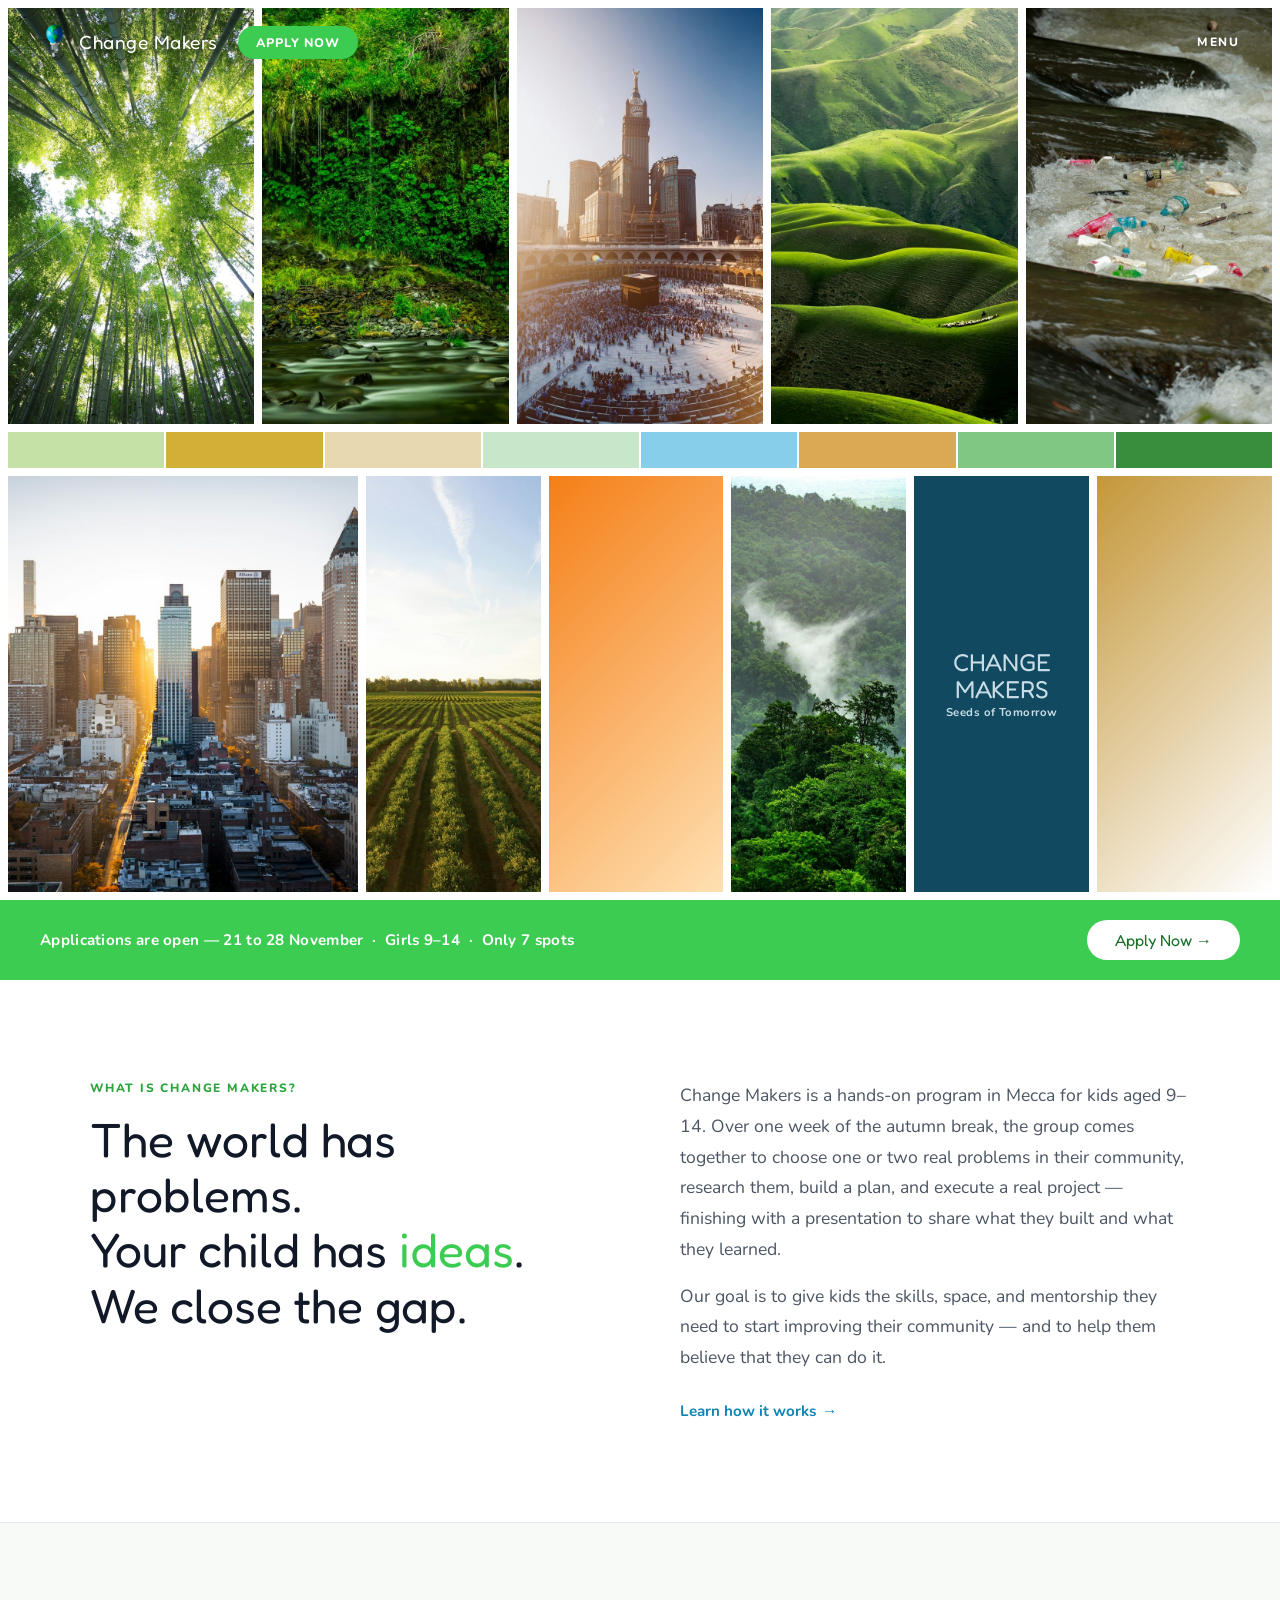
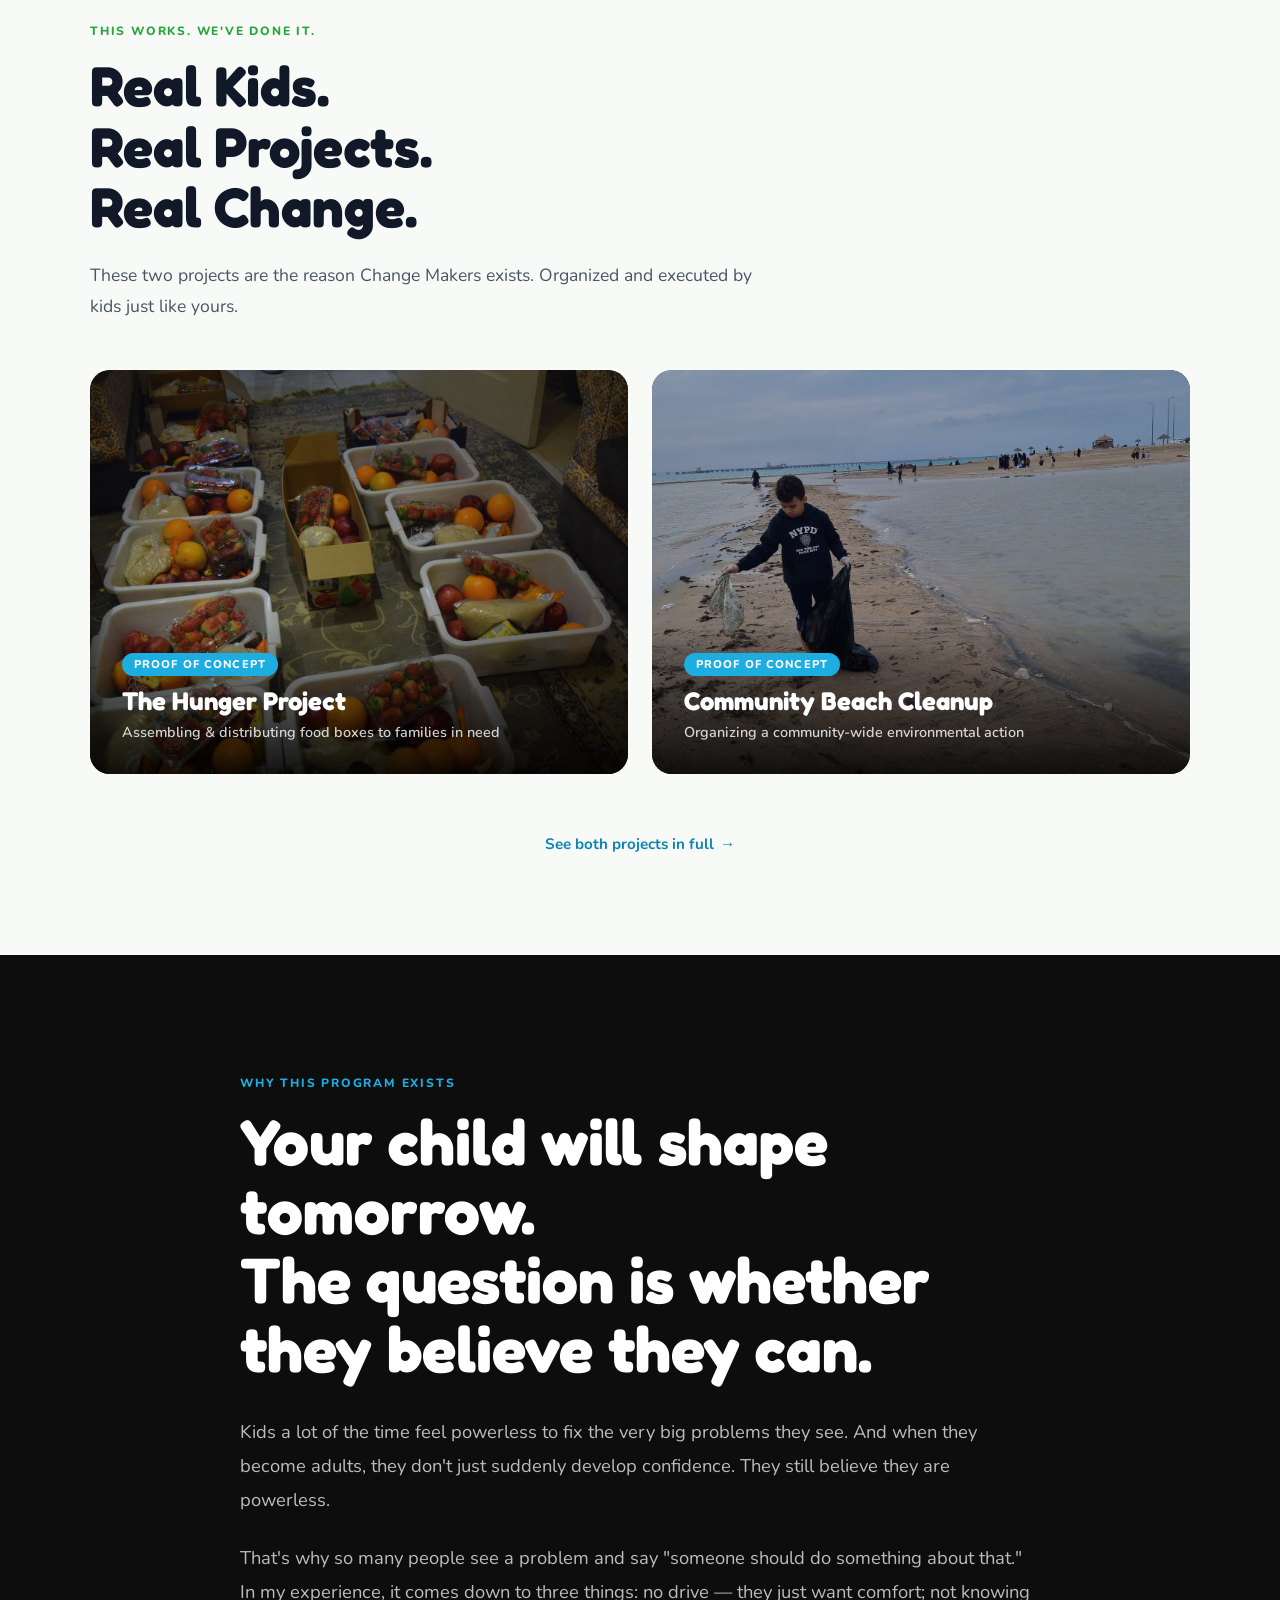
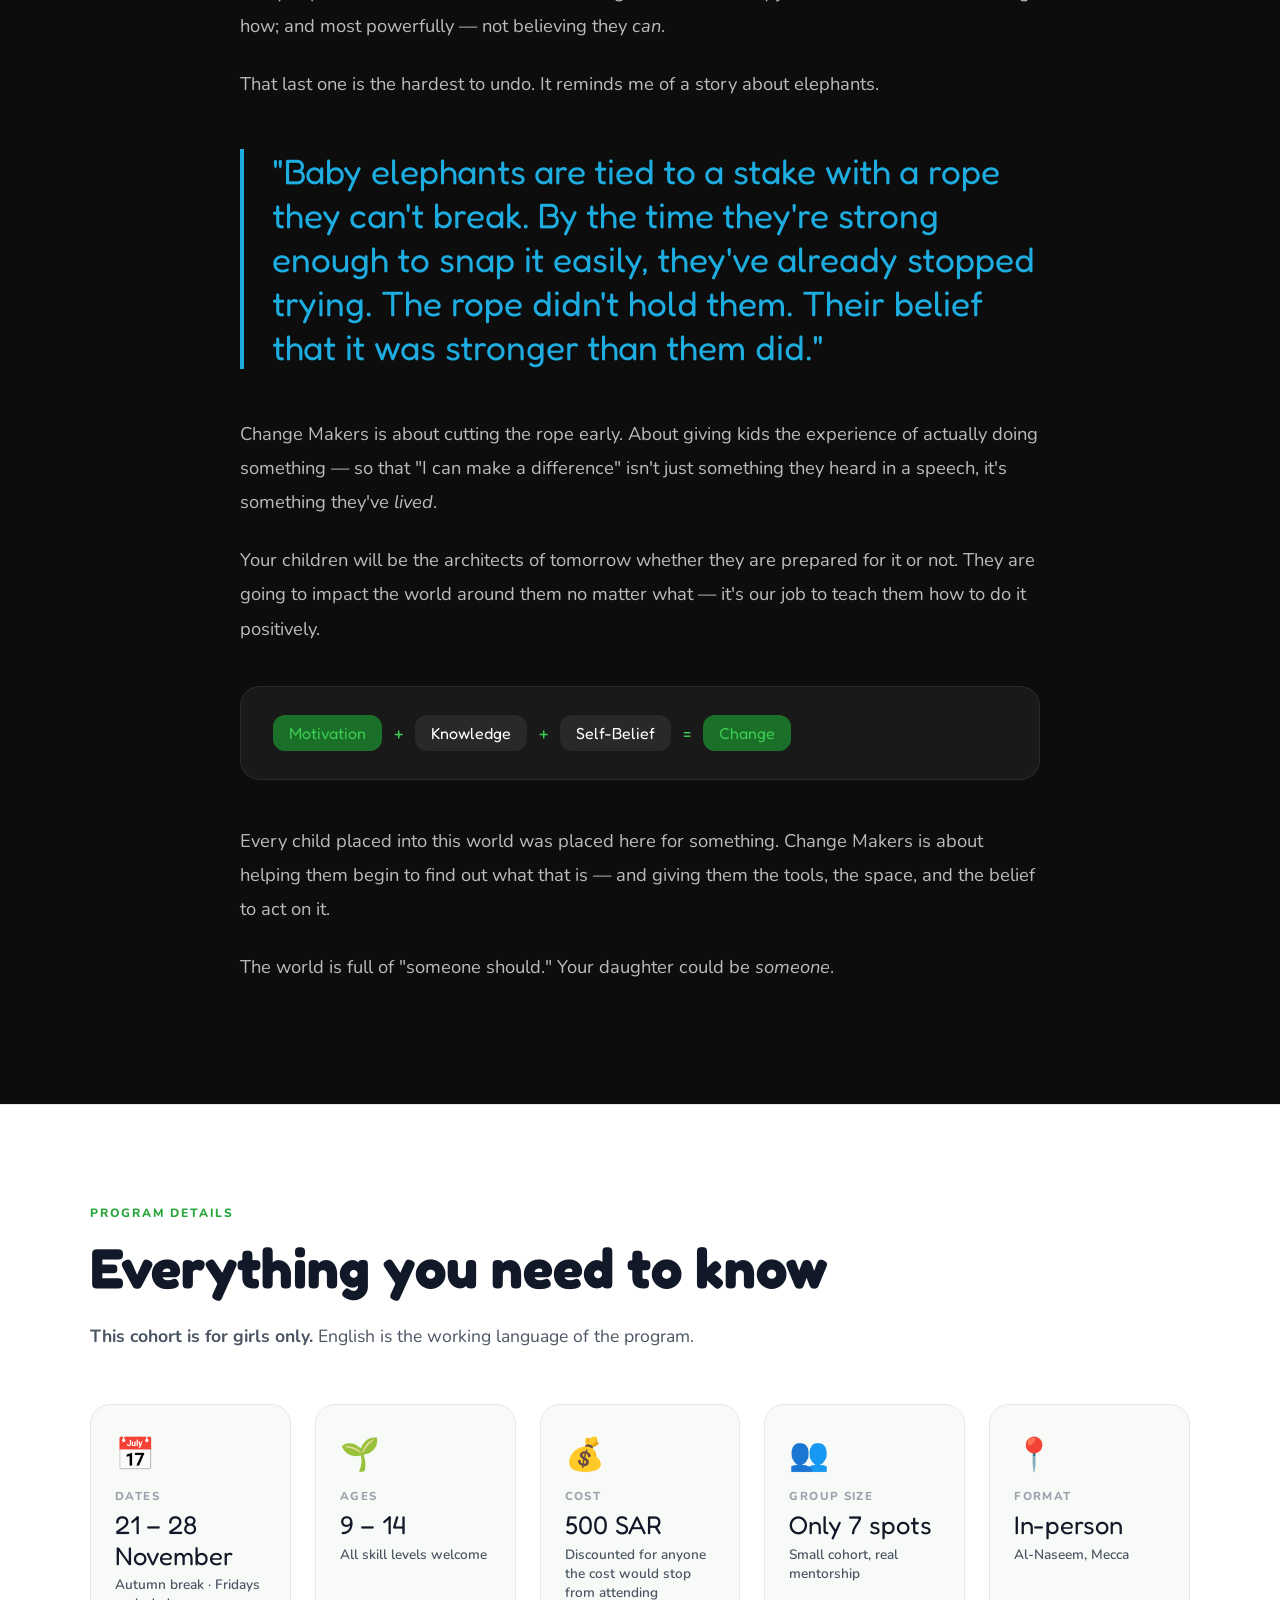
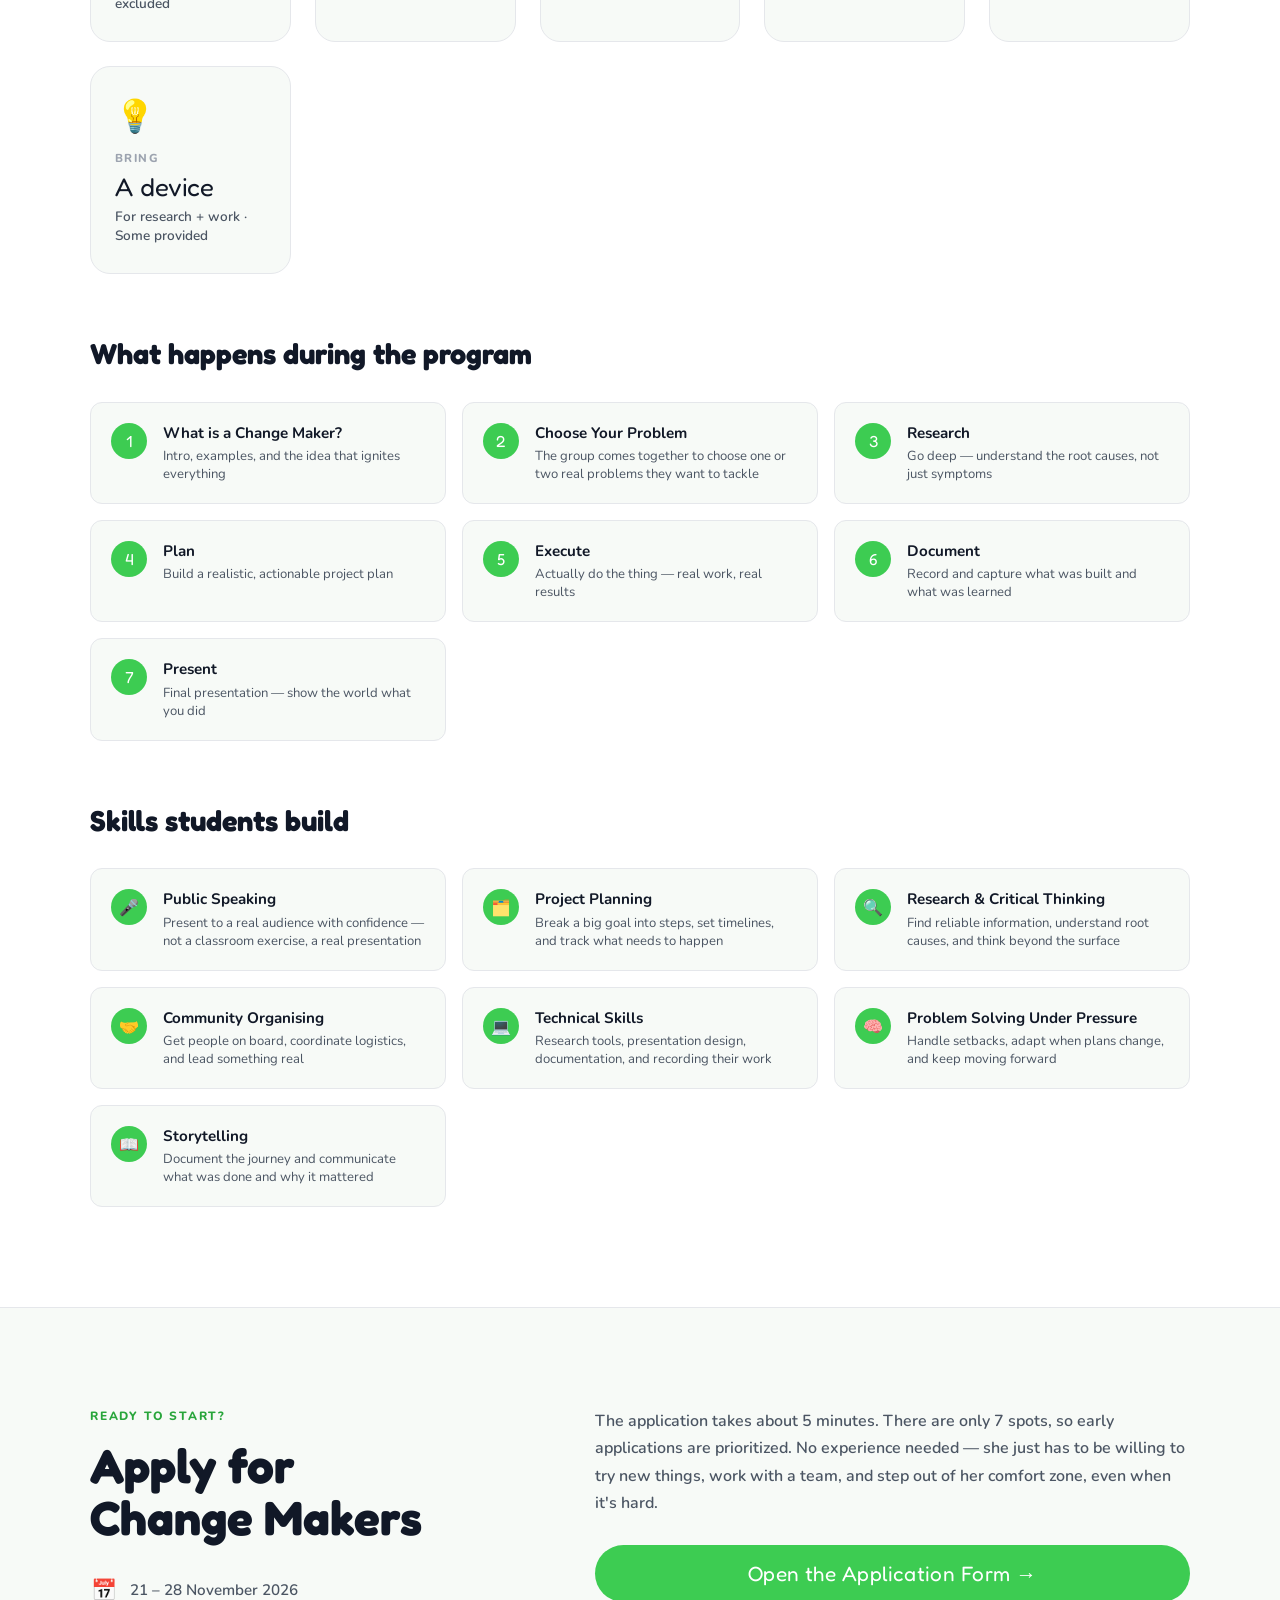
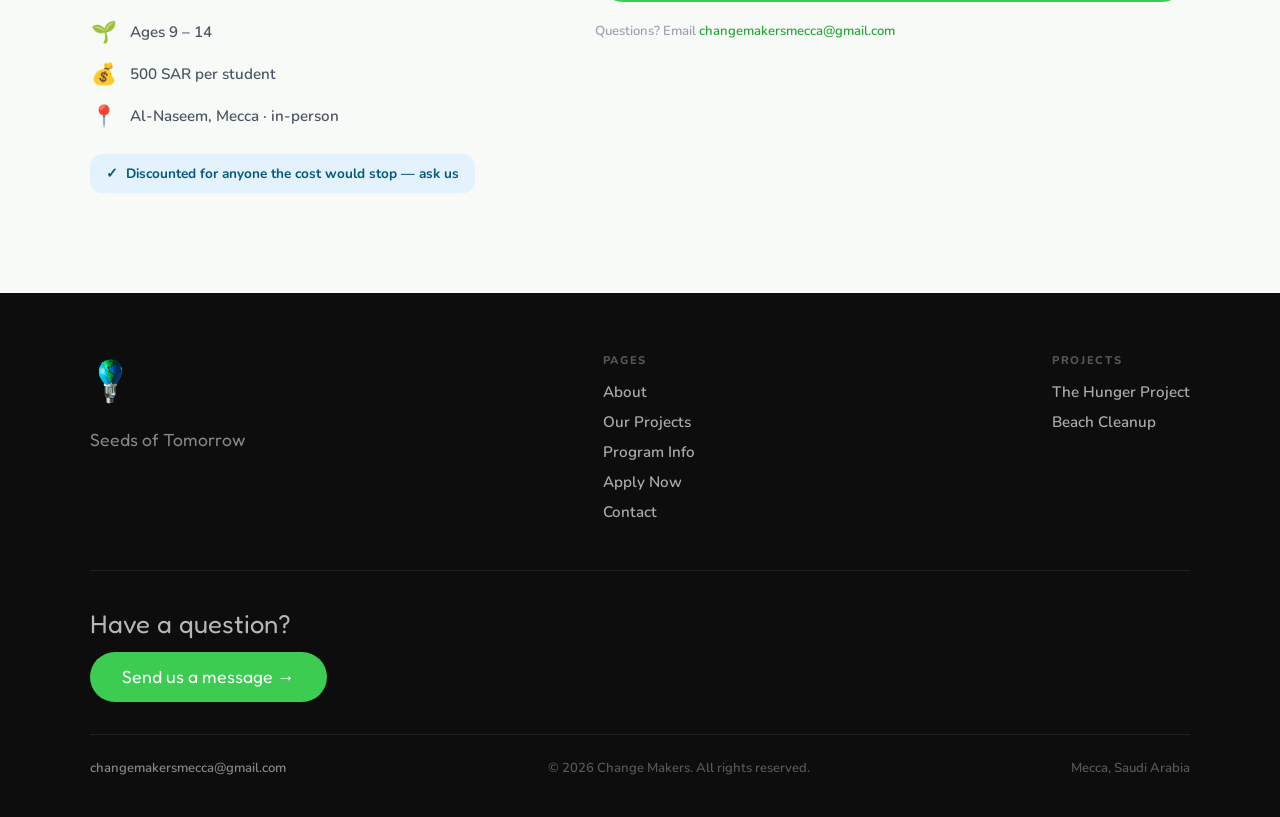
==== index.html @ c3413d93 "Bring back the goal line in place of the passive-classroom line Co-Authored-By: Claude Opus 5.5 <nor" ====
<!DOCTYPE html>
<html lang="en">
<head>
  <meta charset="UTF-8">
  <meta name="viewport" content="width=device-width, initial-scale=1.0">
  <title>Change Makers — Seeds of Tomorrow</title>
  <meta name="description" content="A hands-on program in Mecca teaching girls aged 9–14 to identify problems in their community and do something real about them. 21–28 November, Al-Naseem. Only 7 spots.">
  <link rel="preconnect" href="https://fonts.googleapis.com">
  <link rel="preconnect" href="https://fonts.gstatic.com" crossorigin>
  <link rel="stylesheet" href="https://fonts.googleapis.com/css2?family=Amatic+SC:wght@700&display=swap">
  <link rel="stylesheet" href="css/styles.css?v=5">
  <!-- Favicon: logo -->
  <link rel="icon" href="assets/favicon-192.png" type="image/png" sizes="192x192">
  <link rel="apple-touch-icon" href="assets/favicon-192.png">
</head>
<body>

  <!-- ========================
       LOADER — Clay Moon animation, fades out when images load
       ======================== -->
  <div id="cm-loader" aria-hidden="true">
    <div class="cl-stage">

      <!-- Tilted orbit ring -->
      <svg overflow="visible" style="position:absolute;left:50%;top:50%;transform:translate(-50%,-50%);pointer-events:none;" width="440" height="220" viewBox="-220 -110 440 220">
        <ellipse cx="0" cy="0" rx="186" ry="64" fill="none" stroke="rgba(255,255,255,0.06)" stroke-width="0.75" stroke-dasharray="3 13" transform="rotate(20)"></ellipse>
      </svg>

      <!-- Clay moon -->
      <div id="cl-moon" style="position:absolute;left:50%;top:50%;z-index:1;pointer-events:none;will-change:transform;">
        <div style="position:relative;width:50px;height:50px;filter:drop-shadow(0 4px 10px rgba(0,0,0,0.6)) drop-shadow(0 2px 4px rgba(0,0,0,0.45));">
          <svg width="50" height="50" viewBox="0 0 80 80" style="position:absolute;inset:0;display:block;overflow:visible;">
            <defs>
              <filter id="cl-warp" x="-25%" y="-25%" width="150%" height="150%">
                <feTurbulence type="fractalNoise" baseFrequency="0.018 0.022" numOctaves="2" seed="11" result="w"></feTurbulence>
                <feDisplacementMap in="SourceGraphic" in2="w" scale="5.5" xChannelSelector="R" yChannelSelector="G"></feDisplacementMap>
              </filter>
              <filter id="cl-bump" x="0%" y="0%" width="100%" height="100%">
                <feTurbulence type="fractalNoise" baseFrequency="0.085" numOctaves="3" seed="6" result="n"></feTurbulence>
                <feDiffuseLighting in="n" surfaceScale="2.1" diffuseConstant="1.15" lighting-color="#fff6e9" result="b">
                  <feDistantLight azimuth="258" elevation="52"></feDistantLight>
                </feDiffuseLighting>
              </filter>
              <filter id="cl-grain" x="0%" y="0%" width="100%" height="100%">
                <feTurbulence type="fractalNoise" baseFrequency="0.62" numOctaves="2" seed="3" result="g"></feTurbulence>
                <feColorMatrix in="g" type="matrix" values="0 0 0 0 0.36  0 0 0 0 0.32  0 0 0 0 0.27  0 0 0 0.6 0"></feColorMatrix>
              </filter>
              <radialGradient id="cl-base" cx="38%" cy="33%" r="68%">
                <stop offset="0%" stop-color="#e7ddca"></stop>
                <stop offset="46%" stop-color="#cdc0a8"></stop>
                <stop offset="100%" stop-color="#9b8c79"></stop>
              </radialGradient>
              <radialGradient id="cl-core" cx="68%" cy="72%" r="60%">
                <stop offset="0%" stop-color="#54483c" stop-opacity="0.6"></stop>
                <stop offset="100%" stop-color="#54483c" stop-opacity="0"></stop>
              </radialGradient>
              <radialGradient id="cl-dimple" cx="50%" cy="34%" r="60%">
                <stop offset="0%" stop-color="#7d6f5d" stop-opacity="0.7"></stop>
                <stop offset="55%" stop-color="#9b8b76" stop-opacity="0.25"></stop>
                <stop offset="100%" stop-color="#efe6d4" stop-opacity="0.5"></stop>
              </radialGradient>
              <clipPath id="cl-clip"><circle cx="40" cy="40" r="35"></circle></clipPath>
            </defs>
            <g filter="url(#cl-warp)">
              <g clip-path="url(#cl-clip)">
                <circle cx="40" cy="40" r="35" fill="url(#cl-base)"></circle>
                <circle cx="40" cy="40" r="35" fill="#888" filter="url(#cl-bump)" style="mix-blend-mode:soft-light" opacity="0.85"></circle>
                <circle cx="40" cy="40" r="35" filter="url(#cl-grain)" style="mix-blend-mode:overlay" opacity="0.5"></circle>
                <circle cx="40" cy="40" r="35" fill="url(#cl-core)"></circle>
                <g style="mix-blend-mode:multiply" opacity="0.55">
                  <circle cx="27" cy="29" r="7.5" fill="url(#cl-dimple)"></circle>
                  <circle cx="51" cy="46" r="9.5" fill="url(#cl-dimple)"></circle>
                  <circle cx="30" cy="52" r="5" fill="url(#cl-dimple)"></circle>
                  <circle cx="55" cy="26" r="5.6" fill="url(#cl-dimple)"></circle>
                  <circle cx="41" cy="18" r="3.6" fill="url(#cl-dimple)"></circle>
                  <circle cx="20" cy="42" r="4.2" fill="url(#cl-dimple)"></circle>
                </g>
                <g fill="none" stroke="rgba(247,240,226,0.5)" stroke-width="1.1" style="mix-blend-mode:screen">
                  <path d="M21 33 A7.5 7.5 0 0 0 33 31"></path>
                  <path d="M43 53 A9.5 9.5 0 0 0 59 49"></path>
                  <path d="M26 55 A5 5 0 0 0 34 53"></path>
                </g>
                <ellipse cx="31" cy="27" rx="20" ry="15" fill="#fbf5ea" opacity="0.16" style="mix-blend-mode:soft-light"></ellipse>
              </g>
            </g>
          </svg>
          <div id="cl-lit" style="position:absolute;inset:0;border-radius:50%;mix-blend-mode:screen;pointer-events:none;"></div>
          <div id="cl-shade" style="position:absolute;inset:0;border-radius:50%;mix-blend-mode:multiply;pointer-events:none;"></div>
          <div id="cl-eclipse" style="position:absolute;inset:0;border-radius:50%;background:radial-gradient(circle at 50% 50%, rgba(74,26,18,0.55) 0%, rgba(30,12,10,0.92) 70%);mix-blend-mode:multiply;opacity:0;pointer-events:none;"></div>
        </div>
      </div>

      <!-- Logo with bulb glow -->
      <div id="cl-logo" style="position:absolute;left:50%;top:50%;transform:translate(-50%,-50%);z-index:3;pointer-events:none;will-change:transform;">
        <div style="position:relative;display:inline-block;">
          <div id="cl-bulb-glow" style="position:absolute;left:50%;top:78%;transform:translate(-50%,-50%);width:110px;height:110px;background:radial-gradient(circle at 50% 50%, rgba(255,198,96,0.85) 0%, rgba(255,170,64,0.4) 32%, transparent 66%);filter:blur(8px);pointer-events:none;border-radius:50%;opacity:0.55;"></div>
          <img src="assets/Logo.png" alt="" style="display:block;height:260px;width:auto;position:relative;">
          <div id="cl-filament" style="position:absolute;left:50%;top:50%;transform:translate(-50%,-50%);width:30px;height:46px;pointer-events:none;mix-blend-mode:screen;">
            <div style="position:absolute;inset:0;background:radial-gradient(ellipse 52% 64% at 50% 48%, rgba(255,247,224,1) 0%, rgba(255,210,124,0.8) 46%, transparent 76%);filter:blur(2px);"></div>
            <div style="position:absolute;left:50%;top:46%;transform:translate(-50%,-50%);width:9px;height:22px;border-radius:5px;background:#fffdf2;filter:blur(1px);"></div>
          </div>
        </div>
      </div>

    </div>

    <div class="cl-label">Loading</div>
  </div>

  <!-- ========================
       NAV
       ======================== -->
  <header class="nav" role="banner">
    <div class="nav-left">
      <a class="nav-logo" href="index.html" aria-label="Change Makers — home">
      <img src="assets/Logo.png" alt="Change Makers logo" height="44">
      <span class="nav-wordmark">Change Makers</span>
    </a>
      <a href="apply.html" class="nav-apply-btn" aria-label="Apply Now">Apply Now</a>
    </div>
    <button class="nav-menu-btn" id="menu-open" aria-label="Open menu" aria-expanded="false" aria-controls="menu-overlay">
      MENU
    </button>
  </header>

  <!-- ========================
       MENU OVERLAY
       ======================== -->
  <div class="menu-overlay" id="menu-overlay" role="dialog" aria-modal="true" aria-label="Site navigation">
    <button class="menu-close" id="menu-close" aria-label="Close menu">✕</button>
    <img src="assets/Logo.png" class="menu-logo" alt="" aria-hidden="true">

    <p class="menu-tagline">Seeds of Tomorrow</p>
    <nav aria-label="Main menu">
      <a href="about.html">About</a>
      <a href="projects.html">Our Projects</a>
      <a href="index.html#program">Program Info</a>
      <a href="apply.html">Apply Now</a>
      <a href="contact.html">Contact</a>
    </nav>
    <a href="contact.html" class="menu-contact-btn">Send us a message ✉</a>
    <a href="apply.html" class="menu-apply-btn">
      Apply for November 2026 ↗
    </a>
  </div>

  <!-- ========================
       HERO — GENERATIVE COLLAGE
       ======================== -->
  <section class="hero" aria-label="Hero image collage">
    <div class="collage-wrap" id="collage-wrap" role="img" aria-label="Generative collage — double-click to refresh">
      <!-- Filled by collage.js -->
    </div>
    <div class="swatch-bar" id="swatch-bar" aria-hidden="true">
      <!-- Color swatches filled by collage.js -->
    </div>
  </section>

  <!-- ========================
       CTA STRIP (first apply location)
       ======================== -->
  <div class="cta-strip" role="complementary" aria-label="Apply callout">
    <p>Applications are open — 21 to 28 November &nbsp;·&nbsp; Girls 9–14 &nbsp;·&nbsp; Only 7 spots</p>
    <a href="apply.html" class="btn-strip">Apply Now →</a>
  </div>

  <!-- ========================
       WHAT IS CHANGE MAKERS
       ======================== -->
  <section class="section what-is" id="about" aria-labelledby="what-is-title">
    <div class="section-inner">
      <div class="two-col">

        <div class="fade-up">
          <p class="section-label">What is Change Makers?</p>
          <div class="tagline-block">
            The world has problems.<br>
            Your child has <em>ideas</em>.
            <br>We close the gap.
          </div>
        </div>

        <div class="fade-up">
          <p class="section-body">
            Change Makers is a hands-on program in Mecca for kids aged 9–14. Over one week of the autumn break, the group comes together to choose one or two real problems in their community, research them, build a plan, and execute a real project — finishing with a presentation to share what they built and what they learned.
          </p>
          <p class="section-body" style="margin-top: 16px;">
            Our goal is to give kids the skills, space, and mentorship they need to start improving their community — and to help them believe that they can do it.
          </p>
          <a href="about.html" class="link-more">Learn how it works</a>
        </div>

      </div>
    </div>
  </section>

  <!-- ========================
       PROOF OF CONCEPT PROJECTS
       ======================== -->
  <section class="proof-section" id="projects" aria-labelledby="proof-title">
    <div class="section-inner">

      <p class="section-label fade-up">This works. We've done it.</p>
      <h2 class="section-title fade-up" id="proof-title">
        Real Kids.<br>Real Projects.<br>Real Change.
      </h2>
      <p class="section-body fade-up" style="margin-top: 0;">
        These two projects are the reason Change Makers exists. Organized and executed by kids just like yours.
      </p>

      <div class="projects-grid" style="margin-top: 48px;">

        <a href="projects/hunger.html" class="project-card fade-up" aria-label="The Hunger Project — read more">
          <img src="assets/images/projects/hunger/DSC_0549.JPG"
               alt="Assembled food boxes ready for distribution"
               class="project-card-img">
          <div class="project-card-info">
            <span class="project-card-tag">Proof of Concept</span>
            <h3 class="project-card-title">The Hunger Project</h3>
            <p class="project-card-sub">Assembling & distributing food boxes to families in need</p>
          </div>
        </a>

        <a href="projects/beach.html" class="project-card fade-up" aria-label="Community Beach Cleanup — read more">
          <img src="assets/images/projects/beach/20211218_164406.jpg"
               alt="A student picking up trash on the beach"
               class="project-card-img"
               style="object-position: 22% 55%;">
          <div class="project-card-info">
            <span class="project-card-tag">Proof of Concept</span>
            <h3 class="project-card-title">Community Beach Cleanup</h3>
            <p class="project-card-sub">Organizing a community-wide environmental action</p>
          </div>
        </a>

      </div>

      <div style="text-align: center; margin-top: 32px;">
        <a href="projects.html" class="link-more" style="display: inline-flex;">See both projects in full</a>
      </div>

    </div>
  </section>

  <!-- ========================
       WHY — THE ELEPHANT STORY
       ======================== -->
  <section class="why-section" id="why" aria-labelledby="why-title">
    <div class="why-inner">

      <p class="section-label fade-up">Why this program exists</p>
      <h2 class="section-title fade-up" id="why-title">
        Your child will shape tomorrow.<br>The question is whether they believe they can.
      </h2>

      <div class="why-body fade-up">
        <p>
          Kids a lot of the time feel powerless to fix the very big problems they see. And when they become adults, they don't just suddenly develop confidence. They still believe they are powerless.
        </p>
        <p>
          That's why so many people see a problem and say "someone should do something about that." In my experience, it comes down to three things: no drive — they just want comfort; not knowing how; and most powerfully — not believing they <em>can</em>.
        </p>
        <p>
          That last one is the hardest to undo. It reminds me of a story about elephants.
        </p>
      </div>

      <blockquote class="why-quote fade-up">
        "Baby elephants are tied to a stake with a rope they can't break. By the time they're strong enough to snap it easily, they've already stopped trying. The rope didn't hold them. Their belief that it was stronger than them did."
      </blockquote>

      <div class="why-body fade-up">
        <p>
          Change Makers is about cutting the rope early. About giving kids the experience of actually doing something — so that "I can make a difference" isn't just something they heard in a speech, it's something they've <em>lived</em>.
        </p>
        <p>
          Your children will be the architects of tomorrow whether they are prepared for it or not. They are going to impact the world around them no matter what — it's our job to teach them how to do it positively.
        </p>
      </div>

      <div class="why-formula fade-up" aria-label="Change formula">
        <div class="formula-part highlight">Motivation</div>
        <span class="formula-eq">+</span>
        <div class="formula-part">Knowledge</div>
        <span class="formula-eq">+</span>
        <div class="formula-part">Self-Belief</div>
        <span class="formula-eq">=</span>
        <div class="formula-part highlight">Change</div>
      </div>

      <div class="why-body fade-up" style="margin-top: 44px;">
        <p>
          Every child placed into this world was placed here for something. Change Makers is about helping them begin to find out what that is — and giving them the tools, the space, and the belief to act on it.
        </p>
        <p>
          The world is full of "someone should." Your daughter could be <em>someone</em>.
        </p>
      </div>

    </div>
  </section>

  <!-- ========================
       PROGRAM INFO
       ======================== -->
  <section class="program-section section" id="program" aria-labelledby="program-title">
    <div class="section-inner">

      <p class="section-label fade-up">Program details</p>
      <h2 class="section-title fade-up" id="program-title">Everything you need to know</h2>
      <p class="section-body fade-up" style="margin-top:8px;"><strong>This cohort is for girls only.</strong> English is the working language of the program.</p>

      <div class="program-details">
        <div class="detail-card fade-up">
          <div class="detail-icon">📅</div>
          <div class="detail-label">Dates</div>
          <div class="detail-value">21 – 28 November</div>
          <div class="detail-sub">Autumn break · Fridays excluded</div>
        </div>
        <div class="detail-card fade-up">
          <div class="detail-icon">🌱</div>
          <div class="detail-label">Ages</div>
          <div class="detail-value">9 – 14</div>
          <div class="detail-sub">All skill levels welcome</div>
        </div>
        <div class="detail-card fade-up">
          <div class="detail-icon">💰</div>
          <div class="detail-label">Cost</div>
          <div class="detail-value">500 SAR</div>
          <div class="detail-sub">Discounted for anyone the cost would stop from attending</div>
        </div>
        <div class="detail-card fade-up">
          <div class="detail-icon">👥</div>
          <div class="detail-label">Group size</div>
          <div class="detail-value">Only 7 spots</div>
          <div class="detail-sub">Small cohort, real mentorship</div>
        </div>
        <div class="detail-card fade-up">
          <div class="detail-icon">📍</div>
          <div class="detail-label">Format</div>
          <div class="detail-value">In-person</div>
          <div class="detail-sub">Al-Naseem, Mecca</div>
        </div>
        <div class="detail-card fade-up">
          <div class="detail-icon">💡</div>
          <div class="detail-label">Bring</div>
          <div class="detail-value">A device</div>
          <div class="detail-sub">For research + work · Some provided</div>
        </div>
      </div>

      <div class="program-steps fade-up" style="margin-top: 64px;">
        <h3 class="program-steps-title">What happens during the program</h3>
        <div class="steps-list">
          <div class="step-item">
            <div class="step-num">1</div>
            <div>
              <div class="step-text">What is a Change Maker?</div>
              <div class="step-sub">Intro, examples, and the idea that ignites everything</div>
            </div>
          </div>
          <div class="step-item">
            <div class="step-num">2</div>
            <div>
              <div class="step-text">Choose Your Problem</div>
              <div class="step-sub">The group comes together to choose one or two real problems they want to tackle</div>
            </div>
          </div>
          <div class="step-item">
            <div class="step-num">3</div>
            <div>
              <div class="step-text">Research</div>
              <div class="step-sub">Go deep — understand the root causes, not just symptoms</div>
            </div>
          </div>
          <div class="step-item">
            <div class="step-num">4</div>
            <div>
              <div class="step-text">Plan</div>
              <div class="step-sub">Build a realistic, actionable project plan</div>
            </div>
          </div>
          <div class="step-item">
            <div class="step-num">5</div>
            <div>
              <div class="step-text">Execute</div>
              <div class="step-sub">Actually do the thing — real work, real results</div>
            </div>
          </div>
          <div class="step-item">
            <div class="step-num">6</div>
            <div>
              <div class="step-text">Document</div>
              <div class="step-sub">Record and capture what was built and what was learned</div>
            </div>
          </div>
          <div class="step-item">
            <div class="step-num">7</div>
            <div>
              <div class="step-text">Present</div>
              <div class="step-sub">Final presentation — show the world what you did</div>
            </div>
          </div>
        </div>

        <!-- Skills students build -->
        <div style="margin-top:64px;" class="fade-up">
          <h3 class="program-steps-title">Skills students build</h3>
          <div class="steps-list">
            <div class="step-item">
              <div class="step-num">🎤</div>
              <div>
                <div class="step-text">Public Speaking</div>
                <div class="step-sub">Present to a real audience with confidence — not a classroom exercise, a real presentation</div>
              </div>
            </div>
            <div class="step-item">
              <div class="step-num">🗂️</div>
              <div>
                <div class="step-text">Project Planning</div>
                <div class="step-sub">Break a big goal into steps, set timelines, and track what needs to happen</div>
              </div>
            </div>
            <div class="step-item">
              <div class="step-num">🔍</div>
              <div>
                <div class="step-text">Research &amp; Critical Thinking</div>
                <div class="step-sub">Find reliable information, understand root causes, and think beyond the surface</div>
              </div>
            </div>
            <div class="step-item">
              <div class="step-num">🤝</div>
              <div>
                <div class="step-text">Community Organising</div>
                <div class="step-sub">Get people on board, coordinate logistics, and lead something real</div>
              </div>
            </div>
            <div class="step-item">
              <div class="step-num">💻</div>
              <div>
                <div class="step-text">Technical Skills</div>
                <div class="step-sub">Research tools, presentation design, documentation, and recording their work</div>
              </div>
            </div>
            <div class="step-item">
              <div class="step-num">🧠</div>
              <div>
                <div class="step-text">Problem Solving Under Pressure</div>
                <div class="step-sub">Handle setbacks, adapt when plans change, and keep moving forward</div>
              </div>
            </div>
            <div class="step-item">
              <div class="step-num">📖</div>
              <div>
                <div class="step-text">Storytelling</div>
                <div class="step-sub">Document the journey and communicate what was done and why it mattered</div>
              </div>
            </div>
          </div>
        </div>
      </div>

    </div>
  </section>

  <!-- ========================
       APPLY (second location — full form)
       ======================== -->
  <section class="apply-section section" id="apply" aria-labelledby="apply-title">
    <div class="section-inner">

      <div class="apply-grid">

        <div class="apply-sidebar">
          <p class="section-label fade-up">Ready to start?</p>
          <h2 class="section-title fade-up" id="apply-title">
            Apply for<br>Change Makers
          </h2>
          <div class="apply-detail-list fade-up">
            <div class="apply-detail-row">
              <span>📅</span><span>21 – 28 November 2026</span>
            </div>
            <div class="apply-detail-row">
              <span>🌱</span><span>Ages 9 – 14</span>
            </div>
            <div class="apply-detail-row">
              <span>💰</span><span>500 SAR per student</span>
            </div>
            <div class="apply-detail-row">
              <span>📍</span><span>Al-Naseem, Mecca · in-person</span>
            </div>
          </div>
          <div class="apply-badge fade-up">
            ✓ &nbsp;Discounted for anyone the cost would stop — ask us
          </div>
        </div>

        <div class="fade-up" style="display:flex;flex-direction:column;gap:20px;justify-content:center;">
          <p style="font-size:1rem;line-height:1.7;color:var(--gray-600);font-weight:600;">
            The application takes about 5 minutes. There are only 7 spots, so early applications are prioritized. No experience needed — she just has to be willing to try new things, work with a team, and step out of her comfort zone, even when it's hard.
          </p>
          <a href="apply.html"
             class="btn-submit"
             style="display:inline-flex;align-items:center;justify-content:center;gap:10px;text-decoration:none;font-size:1.3rem;">
            Open the Application Form →
          </a>
          <p style="font-size:0.82rem;color:var(--gray-400);font-weight:600;">
            Questions? Email <a href="mailto:changemakersmecca@gmail.com" style="color:var(--green-dark);">changemakersmecca@gmail.com</a>
          </p>
        </div>

      </div>
    </div>
  </section>

  <!-- ========================
       FOOTER
       ======================== -->
  <footer class="footer" role="contentinfo">
    <div class="footer-inner">
      <div class="footer-top">
        <div class="footer-brand">
          <img src="assets/Logo.png" alt="Change Makers logo" height="60">
          <p class="footer-tagline">Seeds of Tomorrow</p>
        </div>
        <nav class="footer-nav" aria-label="Footer navigation">
          <p class="footer-nav-label">Pages</p>
          <a href="about.html">About</a>
          <a href="projects.html">Our Projects</a>
          <a href="index.html#program">Program Info</a>
          <a href="apply.html">Apply Now</a>
          <a href="contact.html">Contact</a>
        </nav>
        <div class="footer-nav">
          <p class="footer-nav-label">Projects</p>
          <a href="projects/hunger.html">The Hunger Project</a>
          <a href="projects/beach.html">Beach Cleanup</a>
        </div>
      </div>
      <div class="footer-contact-cta">
        <p class="footer-contact-label">Have a question?</p>
        <a href="contact.html" class="footer-contact-btn">Send us a message →</a>
      </div>
      <div class="footer-bottom">
        <a href="mailto:changemakersmecca@gmail.com" class="footer-copy" style="color:rgba(255,255,255,0.5);">changemakersmecca@gmail.com</a>
        <p class="footer-copy">© 2026 Change Makers. All rights reserved.</p>
        <p class="footer-copy">Mecca, Saudi Arabia</p>
      </div>
    </div>
  </footer>

  <script src="js/collage.js?v=5"></script>
  <script src="js/main.js?v=5"></script>
  <script src="js/clay-moon.js"></script>
</body>
</html>
---- css/styles.css ----
/* ===========================
   CHANGE MAKERS — Design System
   Colors from the logo: green, blue, black, white
   Typography: Fredoka One + Nunito
   =========================== */

@import url('https://fonts.googleapis.com/css2?family=Fredoka+One&family=Nunito:wght@400;600;700;800&display=swap');

:root {
  --green:       #3DCC52;
  --green-dark:  #28A53B;
  --green-deep:  #1A7028;
  --blue:        #1EADE0;
  --blue-dark:   #0D85B5;
  --blue-deep:   #085A7D;
  --black:       #0D0D0D;
  --dark:        #111827;
  --white:       #FFFFFF;
  --off-white:   #F7FAF7;
  --light:       #EEF4EE;
  --gray-100:    #F3F4F6;
  --gray-200:    #E5E7EB;
  --gray-400:    #9CA3AF;
  --gray-600:    #4B5563;
  --gray-800:    #1F2937;

  --font-display: 'Fredoka One', cursive;
  --font-body:    'Nunito', sans-serif;

  --radius:      12px;
  --radius-lg:   20px;
  --radius-full: 999px;

  --transition: 0.3s ease;
  --transition-slow: 0.6s ease;
}

/* ===========================
   LOADER
   =========================== */

#cm-loader {
  position: fixed;
  inset: 0;
  z-index: 9999;
  background: radial-gradient(ellipse at 50% 64%, #16131f 0%, #0c0c18 60%);
  display: flex;
  flex-direction: column;
  align-items: center;
  justify-content: center;
  transition: opacity 1.2s ease;
  animation: cl-fadein 1s ease both;
  overflow: hidden;
}

#cm-loader.cm-loader--out {
  opacity: 0;
  pointer-events: none;
}

@keyframes cl-fadein {
  from { opacity: 0; }
  to   { opacity: 1; }
}

/* Orbit stage */
.cl-stage {
  position: relative;
  width: 520px;
  height: 480px;
  max-width: 90vw;
}

/* Loading label */
.cl-label {
  margin-top: 6px;
  text-align: center;
  font-family: 'Amatic SC', cursive;
  font-weight: 700;
  font-size: 46px;
  line-height: 0.9;
  letter-spacing: 0.06em;
  color: #43d98a;
  text-shadow: 0 2px 18px rgba(67, 217, 138, 0.25);
}


/* ===========================
   RESET & BASE
   =========================== */

*, *::before, *::after {
  box-sizing: border-box;
  margin: 0;
  padding: 0;
}

html {
  scroll-behavior: smooth;
  font-size: 16px;
}

body {
  font-family: var(--font-body);
  background: var(--white);
  color: var(--dark);
  overflow-x: hidden;
  -webkit-font-smoothing: antialiased;
}

img {
  display: block;
  max-width: 100%;
}

a {
  text-decoration: none;
  color: inherit;
}

button {
  font-family: inherit;
  cursor: pointer;
}

/* ===========================
   TYPOGRAPHY
   =========================== */

h1, h2, h3 {
  font-family: var(--font-display);
  line-height: 1.1;
}

h4, h5, label, .label {
  font-family: var(--font-body);
  font-weight: 700;
}

.display {
  font-family: var(--font-display);
  font-size: clamp(2.5rem, 6vw, 5rem);
  line-height: 1.05;
}

/* ===========================
   NAVIGATION
   =========================== */

.nav {
  position: fixed;
  top: 0;
  left: 0;
  right: 0;
  z-index: 500;
  display: flex;
  justify-content: space-between;
  align-items: center;
  padding: 20px 40px;
  transition: background var(--transition), backdrop-filter var(--transition);
}

.nav.scrolled {
  background: rgba(255, 255, 255, 0.95);
  backdrop-filter: blur(12px);
  box-shadow: 0 1px 24px rgba(0,0,0,0.07);
}

.nav-logo {
  display: flex;
  align-items: center;
  gap: 10px;
}

.nav-logo img {
  height: 44px;
  width: auto;
  filter: drop-shadow(0 2px 8px rgba(0,0,0,0.3));
  transition: filter var(--transition);
}

.nav.scrolled .nav-logo img {
  filter: none;
}

.nav-wordmark {
  font-family: var(--font-display);
  font-size: 1.2rem;
  color: var(--white);
  letter-spacing: 0.5px;
  transition: color var(--transition);
  text-shadow: 0 1px 4px rgba(0,0,0,0.4);
}

.nav.scrolled .nav-wordmark {
  color: var(--dark);
  text-shadow: none;
}

.nav-menu-btn {
  background: none;
  border: none;
  font-family: var(--font-body);
  font-weight: 800;
  font-size: 0.75rem;
  letter-spacing: 0.15em;
  text-transform: uppercase;
  color: var(--white);
  text-shadow: 0 1px 4px rgba(0,0,0,0.4);
  transition: color var(--transition), text-shadow var(--transition), transform var(--transition);
  padding: 8px 0;
}

.nav.scrolled .nav-menu-btn {
  color: var(--dark);
  text-shadow: none;
}

.nav-menu-btn:hover {
  transform: scale(1.05);
}

.nav-left {
  display: flex;
  align-items: center;
  gap: 20px;
}

.nav-apply-btn {
  opacity: 0;
  pointer-events: none;
  font-family: var(--font-body);
  font-weight: 800;
  font-size: 0.78rem;
  letter-spacing: 0.08em;
  text-transform: uppercase;
  color: var(--white);
  background: var(--green);
  padding: 8px 18px;
  border-radius: var(--radius-full);
  transition: opacity var(--transition), background var(--transition);
  white-space: nowrap;
  text-decoration: none;
}

.nav.scrolled .nav-apply-btn,
.nav.past-collage .nav-apply-btn {
  opacity: 1;
  pointer-events: auto;
}

.nav.scrolled .nav-apply-btn:hover,
.nav.past-collage .nav-apply-btn:hover {
  background: var(--green-dark);
}

/* ===========================
   MENU OVERLAY
   =========================== */

.menu-overlay {
  position: fixed;
  inset: 0;
  z-index: 900;
  background: var(--black);
  display: flex;
  flex-direction: column;
  justify-content: center;
  align-items: flex-start;
  padding: 60px 10vw;
  opacity: 0;
  pointer-events: none;
  transform: translateY(-20px);
  transition: opacity 0.4s ease, transform 0.4s ease;
}

.menu-overlay.open {
  opacity: 1;
  pointer-events: all;
  transform: translateY(0);
}

.menu-overlay nav {
  display: flex;
  flex-direction: column;
  gap: 8px;
  margin-bottom: 60px;
}

.menu-overlay nav a {
  font-family: var(--font-display);
  font-size: clamp(2.5rem, 7vw, 5rem);
  color: var(--white);
  line-height: 1.1;
  transition: color var(--transition);
  position: relative;
}

.menu-overlay nav a::after {
  content: '';
  position: absolute;
  bottom: 0;
  left: 0;
  width: 0;
  height: 3px;
  background: var(--green);
  transition: width 0.3s ease;
}

.menu-overlay nav a:hover {
  color: var(--green);
}

.menu-overlay nav a:hover::after {
  width: 100%;
}

.menu-apply-btn {
  display: inline-flex;
  align-items: center;
  gap: 10px;
  background: var(--green);
  color: var(--white);
  font-family: var(--font-display);
  font-size: 1.2rem;
  padding: 16px 40px;
  border-radius: var(--radius-full);
  transition: background var(--transition), transform var(--transition);
  margin-top: 20px;
}

.menu-apply-btn:hover {
  background: var(--green-dark);
  transform: scale(1.03);
}


/* Logo on the right side of the menu overlay */
.menu-logo {
  position: absolute;
  right: 7vw;
  top: 50%;
  transform: translateY(-50%);
  width: clamp(220px, 35vw, 400px);
  height: auto;
  opacity: 1;
  pointer-events: none;
  mix-blend-mode: screen; /* white bg disappears on black, earth+bulb colors remain */
}

@media (max-width: 600px) {
  .menu-logo { display: none; }
  .nav-wordmark { display: none; }
  .nav-apply-btn {
    font-size: 0.6rem;
    padding: 6px 11px;
  }
}

.menu-close {
  position: absolute;
  top: 24px;
  right: 40px;
  background: none;
  border: none;
  color: var(--white);
  font-size: 2rem;
  line-height: 1;
  transition: transform var(--transition), color var(--transition);
}

.menu-close:hover {
  transform: rotate(90deg);
  color: var(--green);
}

.menu-tagline {
  color: var(--gray-400);
  font-size: 0.9rem;
  font-weight: 600;
  letter-spacing: 0.1em;
  text-transform: uppercase;
  margin-bottom: 40px;
}

/* ===========================
   HERO / COLLAGE
   =========================== */

.hero {
  width: 100%;
  background: var(--white);
  position: relative;
}

/* The collage grid wrapper — white background shows as gaps */
.collage-wrap {
  width: 100%;
  height: 100vh;            /* full viewport — visitor sees only this on landing */
  height: 100svh;           /* stable on mobile: doesn't jump as browser chrome hides */
  display: flex;
  flex-direction: column;
  gap: 8px;
  padding: 8px;
  background: var(--white);
  box-sizing: border-box;
}

.collage-row {
  display: grid;
  gap: 8px;
  flex: 1;
  min-height: 0;
}

.collage-cell {
  position: relative;
  overflow: hidden;
  background: var(--white);
  min-width: 0;
  min-height: 0;
}

/* Image cells: gradient is placeholder while preloading; <img> covers it after.
   <img> (vs background-image) survives iOS Safari GPU texture eviction on scroll. */
.collage-cell.img-cell {
  background-size: cover;
  background-position: center center;
  background-repeat: no-repeat;
  background-color: var(--gray-200);
  cursor: pointer;
  position: relative;
  overflow: hidden;
}

.collage-cell.img-cell .cell-img {
  position: absolute;
  top: 0; right: 0; bottom: 0; left: 0;
  width: 100%;
  height: 100%;
  object-fit: cover;
  object-position: center;
  transition: opacity 0.3s ease;
}

.collage-cell.img-cell:hover .cell-img {
  opacity: 0.85;
}

/* Title cell — text-based, theme-colored background */
.collage-cell.title-cell {
  display: flex;
  align-items: center;
  justify-content: center;
  overflow: hidden;
}

.title-inner {
  display: flex;
  flex-direction: column;
  align-items: center;
  justify-content: center;
  text-align: center;
  padding: 12px;
  width: 100%;
  line-height: 1.15;
}

.title-main {
  font-family: var(--font-display);
  font-size: 2rem;          /* overridden by ResizeObserver */
  line-height: 1.08;
  letter-spacing: -0.01em;
  word-break: normal;
  overflow-wrap: normal;
  white-space: normal;
}

.title-sub {
  font-family: var(--font-body);
  font-weight: 700;
  font-size: 0.9rem;        /* overridden by ResizeObserver */
  margin-top: 0.3em;
  letter-spacing: 0.04em;
  word-break: break-word;
  overflow-wrap: break-word;
}

/* ─── Inline swatch bar — injected BETWEEN rows by JS ──────────
   ~8 equal-width solid-color rectangles, 2px white gap between them.
   Based directly on the Earth Keepers reference image.
──────────────────────────────────────────────────────────────── */
.collage-swatch-inline {
  display: flex;
  flex-direction: row;
  gap: 2px;
  height: 36px;
  flex-shrink: 0;
  width: 100%;
  background: var(--white);
}

.swatch-seg {
  flex: 1;                  /* equal widths */
  height: 100%;
  /* Solid rectangles — no border-radius, matching the reference */
}

/* Legacy bottom swatch bar element — JS hides it */
.swatch-bar { display: none; }
.swatch-segment { flex: 1; }

/* ===========================
   SECTION: CTA STRIP (top apply)
   =========================== */

.cta-strip {
  background: var(--green);
  padding: 20px 40px;
  display: flex;
  align-items: center;
  justify-content: space-between;
  flex-wrap: wrap;
  gap: 16px;
}

.cta-strip p {
  font-weight: 700;
  font-size: 0.95rem;
  color: var(--white);
  letter-spacing: 0.02em;
}

.btn-strip {
  display: inline-flex;
  align-items: center;
  gap: 8px;
  background: var(--white);
  color: var(--green-deep);
  font-family: var(--font-display);
  font-size: 1rem;
  padding: 10px 28px;
  border-radius: var(--radius-full);
  white-space: nowrap;
  transition: transform var(--transition), box-shadow var(--transition);
}

.btn-strip:hover {
  transform: translateY(-2px);
  box-shadow: 0 4px 20px rgba(0,0,0,0.12);
}

/* ===========================
   SHARED LAYOUT HELPERS
   =========================== */

.section {
  padding: 100px 40px;
}

.section-inner {
  max-width: 1100px;
  margin: 0 auto;
}

.section-label {
  font-size: 0.75rem;
  font-weight: 800;
  letter-spacing: 0.15em;
  text-transform: uppercase;
  color: var(--green-dark);
  margin-bottom: 16px;
}

.section-title {
  font-family: var(--font-display);
  font-size: clamp(2rem, 5vw, 3.5rem);
  line-height: 1.08;
  color: var(--dark);
  margin-bottom: 24px;
}

.section-body {
  font-size: 1.1rem;
  line-height: 1.75;
  color: var(--gray-600);
  max-width: 680px;
}

.link-more {
  display: inline-flex;
  align-items: center;
  gap: 6px;
  font-weight: 700;
  color: var(--blue-dark);
  font-size: 0.95rem;
  margin-top: 28px;
  transition: gap var(--transition);
}

.link-more:hover {
  gap: 12px;
}

.link-more::after {
  content: '→';
}

/* ===========================
   SECTION: WHAT IS
   =========================== */

.what-is {
  background: var(--white);
  border-bottom: 1px solid var(--gray-200);
}

.what-is .two-col {
  display: grid;
  grid-template-columns: 1fr 1fr;
  gap: 80px;
  align-items: start;
}

.what-is .tagline-block {
  font-family: var(--font-display);
  font-size: clamp(1.8rem, 4vw, 3rem);
  line-height: 1.15;
  color: var(--dark);
}

.tagline-block em {
  font-style: normal;
  color: var(--green);
}

/* ===========================
   SECTION: PROOF / PROJECTS
   =========================== */

.proof-section {
  background: var(--off-white);
  padding: 100px 40px;
}

.projects-grid {
  display: grid;
  grid-template-columns: 1fr 1fr;
  gap: 24px;
  margin-top: 48px;
}

.project-card {
  display: block;
  position: relative;
  border-radius: var(--radius-lg);
  overflow: hidden;
  background: var(--dark);
  aspect-ratio: 4/3;
  cursor: pointer;
  transition: transform var(--transition), box-shadow var(--transition);
}

.project-card:hover {
  transform: translateY(-6px);
  box-shadow: 0 20px 60px rgba(0,0,0,0.15);
}

.project-card-img {
  position: absolute;
  inset: 0;
  width: 100%;
  height: 100%;
  object-fit: cover;
  opacity: 0.78;
  transition: opacity var(--transition), transform 0.6s ease;
}

.project-card:hover .project-card-img {
  opacity: 0.92;
  transform: scale(1.04);
}

.project-card-placeholder {
  width: 100%;
  height: 100%;
  display: flex;
  align-items: center;
  justify-content: center;
  font-size: 4rem;
}

.project-card-info {
  position: absolute;
  bottom: 0;
  left: 0;
  right: 0;
  padding: 32px;
  background: linear-gradient(to top, rgba(0,0,0,0.85) 0%, transparent 100%);
  color: var(--white);
}

.project-card-tag {
  display: inline-block;
  font-size: 0.7rem;
  font-weight: 800;
  letter-spacing: 0.1em;
  text-transform: uppercase;
  background: var(--blue);
  color: var(--white);
  padding: 4px 12px;
  border-radius: var(--radius-full);
  margin-bottom: 10px;
}

.project-card-title {
  font-family: var(--font-display);
  font-size: 1.6rem;
  margin-bottom: 6px;
  line-height: 1.15;
}

.project-card-sub {
  font-size: 0.9rem;
  opacity: 0.8;
  font-weight: 600;
}

/* ===========================
   SECTION: WHY (elephant story)
   =========================== */

.why-section {
  background: var(--black);
  color: var(--white);
  padding: 120px 40px;
}

.why-inner {
  max-width: 800px;
  margin: 0 auto;
}

.why-section .section-label {
  color: var(--blue);
}

.why-section .section-title {
  color: var(--white);
  font-size: clamp(2.2rem, 5vw, 4rem);
}

.why-body {
  font-size: 1.15rem;
  line-height: 1.85;
  color: rgba(255,255,255,0.72);
  margin-top: 32px;
}

.why-body p + p {
  margin-top: 24px;
}

.why-quote {
  font-family: var(--font-display);
  font-size: clamp(1.5rem, 3vw, 2.2rem);
  color: var(--blue);
  line-height: 1.25;
  margin: 48px 0;
  padding-left: 28px;
  border-left: 4px solid var(--blue);
}

.why-formula {
  display: flex;
  align-items: center;
  flex-wrap: wrap;
  gap: 12px;
  margin-top: 40px;
  padding: 28px 32px;
  background: rgba(255,255,255,0.05);
  border-radius: var(--radius-lg);
  border: 1px solid rgba(255,255,255,0.08);
}

.formula-part {
  font-family: var(--font-display);
  font-size: 1rem;
  color: var(--white);
  padding: 8px 16px;
  background: rgba(255,255,255,0.07);
  border-radius: var(--radius);
}

.formula-part.highlight {
  background: var(--green-deep);
  color: var(--green);
}

.formula-eq {
  color: var(--green);
  font-family: var(--font-display);
  font-size: 1.1rem;
}

/* ===========================
   SECTION: PROGRAM INFO
   =========================== */

.program-section {
  background: var(--white);
  padding: 100px 40px;
  border-top: 1px solid var(--gray-200);
}

.program-details {
  display: grid;
  grid-template-columns: repeat(auto-fit, minmax(200px, 1fr));
  gap: 24px;
  margin-top: 52px;
}

.detail-card {
  background: var(--off-white);
  border: 1px solid var(--gray-200);
  border-radius: var(--radius-lg);
  padding: 28px 24px;
  transition: transform var(--transition), box-shadow var(--transition);
}

.detail-card:hover {
  transform: translateY(-4px);
  box-shadow: 0 12px 40px rgba(0,0,0,0.06);
}

.detail-icon {
  font-size: 2rem;
  margin-bottom: 12px;
}

.detail-label {
  font-size: 0.72rem;
  font-weight: 800;
  letter-spacing: 0.12em;
  text-transform: uppercase;
  color: var(--gray-400);
  margin-bottom: 6px;
}

.detail-value {
  font-family: var(--font-display);
  font-size: 1.6rem;
  color: var(--dark);
  line-height: 1.2;
}

.detail-sub {
  font-size: 0.85rem;
  color: var(--gray-600);
  margin-top: 4px;
  font-weight: 600;
}

.program-steps {
  margin-top: 70px;
}

.program-steps-title {
  font-family: var(--font-display);
  font-size: 1.8rem;
  margin-bottom: 32px;
  color: var(--dark);
}

.steps-list {
  display: grid;
  grid-template-columns: repeat(auto-fill, minmax(280px, 1fr));
  gap: 16px;
}

.step-item {
  display: flex;
  align-items: flex-start;
  gap: 16px;
  padding: 20px;
  background: var(--off-white);
  border-radius: var(--radius);
  border: 1px solid var(--gray-200);
}

.step-num {
  flex-shrink: 0;
  width: 36px;
  height: 36px;
  border-radius: 50%;
  background: var(--green);
  color: var(--white);
  font-family: var(--font-display);
  font-size: 1rem;
  display: flex;
  align-items: center;
  justify-content: center;
}

.step-text {
  font-weight: 700;
  font-size: 0.95rem;
  color: var(--dark);
  line-height: 1.4;
}

.step-sub {
  font-size: 0.82rem;
  color: var(--gray-600);
  margin-top: 3px;
  font-weight: 400;
}

/* ===========================
   SECTION: APPLY / FORM
   =========================== */

.apply-section {
  background: var(--off-white);
  padding: 100px 40px;
  border-top: 1px solid var(--gray-200);
}

.apply-grid {
  display: grid;
  grid-template-columns: 1fr 1.4fr;
  gap: 80px;
  align-items: start;
}

.apply-sidebar .section-title {
  font-size: clamp(1.8rem, 4vw, 3rem);
}

.apply-detail-list {
  margin-top: 32px;
  display: flex;
  flex-direction: column;
  gap: 14px;
}

.apply-detail-row {
  display: flex;
  gap: 12px;
  align-items: center;
  font-size: 0.95rem;
  color: var(--gray-600);
  font-weight: 600;
}

.apply-detail-row span:first-child {
  font-size: 1.3rem;
  flex-shrink: 0;
  width: 28px;
  text-align: center;
}

.apply-badge {
  display: inline-flex;
  align-items: center;
  gap: 6px;
  margin-top: 24px;
  padding: 10px 16px;
  background: #E3F2FD;
  color: var(--blue-deep);
  border-radius: var(--radius);
  font-size: 0.85rem;
  font-weight: 700;
}

/* Form */
.application-form {
  background: var(--white);
  border-radius: var(--radius-lg);
  padding: 40px;
  box-shadow: 0 4px 40px rgba(0,0,0,0.06);
  border: 1px solid var(--gray-200);
}

.form-group {
  margin-bottom: 24px;
}

.form-label {
  display: block;
  font-weight: 700;
  font-size: 0.88rem;
  color: var(--dark);
  margin-bottom: 8px;
  letter-spacing: 0.01em;
}

.form-label .req {
  color: var(--green-dark);
  margin-left: 2px;
}

.form-input,
.form-textarea,
.form-select {
  width: 100%;
  padding: 12px 16px;
  border: 2px solid var(--gray-200);
  border-radius: var(--radius);
  font-family: var(--font-body);
  font-size: 0.95rem;
  color: var(--dark);
  background: var(--white);
  transition: border-color var(--transition), box-shadow var(--transition);
  appearance: none;
  outline: none;
}

.form-input:focus,
.form-textarea:focus,
.form-select:focus {
  border-color: var(--blue);
  box-shadow: 0 0 0 4px rgba(30, 173, 224, 0.12);
}

.form-textarea {
  min-height: 100px;
  resize: vertical;
  line-height: 1.6;
}

.form-hint {
  font-size: 0.8rem;
  color: var(--gray-400);
  margin-top: 5px;
  font-weight: 600;
}

.form-row {
  display: grid;
  grid-template-columns: 1fr 1fr;
  gap: 16px;
}

.btn-submit {
  width: 100%;
  padding: 16px;
  background: var(--green);
  color: var(--white);
  border: none;
  border-radius: var(--radius-full);
  font-family: var(--font-display);
  font-size: 1.2rem;
  letter-spacing: 0.02em;
  cursor: pointer;
  transition: background var(--transition), transform var(--transition), box-shadow var(--transition);
  margin-top: 8px;
}

.btn-submit:hover {
  background: var(--green-dark);
  transform: translateY(-2px);
  box-shadow: 0 8px 30px rgba(61, 204, 82, 0.3);
}

.btn-submit:active {
  transform: translateY(0);
}

.form-disclaimer {
  font-size: 0.8rem;
  color: var(--gray-400);
  text-align: center;
  margin-top: 16px;
  line-height: 1.5;
}

/* ===========================
   CONTACT
   =========================== */

.contact-section {
  background: var(--off-white);
}

.contact-grid {
  display: grid;
  grid-template-columns: 1fr 1.4fr;
  gap: 64px;
  align-items: start;
}

.contact-sidebar {
  display: flex;
  flex-direction: column;
  gap: 12px;
}

.contact-email {
  display: inline-block;
  margin-top: 8px;
  font-weight: 700;
  color: var(--green-dark);
  font-size: 0.95rem;
  word-break: break-all;
}

.contact-email:hover {
  color: var(--green);
}

/* Menu contact button */
.menu-contact-btn {
  display: inline-flex;
  align-items: center;
  gap: 8px;
  background: transparent;
  color: var(--gray-400);
  font-family: var(--font-body);
  font-weight: 700;
  font-size: 0.9rem;
  letter-spacing: 0.03em;
  margin-bottom: 12px;
  transition: color var(--transition);
}

.menu-contact-btn:hover {
  color: var(--white);
}

/* Contact form */
.contact-form {
  display: flex;
  flex-direction: column;
  gap: 20px;
}

.form-row {
  display: grid;
  grid-template-columns: 1fr 1fr;
  gap: 16px;
}

.form-group {
  display: flex;
  flex-direction: column;
  gap: 6px;
}

.form-group label {
  font-size: 0.82rem;
  font-weight: 700;
  letter-spacing: 0.01em;
  color: var(--gray-600);
}

.form-group input,
.form-group textarea {
  font-family: var(--font-body);
  font-size: 1rem;
  font-weight: 600;
  color: var(--dark);
  background: var(--white);
  border: 2px solid var(--gray-200);
  border-radius: var(--radius);
  padding: 12px 16px;
  transition: border-color var(--transition), box-shadow var(--transition);
  resize: vertical;
  outline: none;
}

.form-group input::placeholder,
.form-group textarea::placeholder {
  color: var(--gray-400);
  font-weight: 400;
}

.form-group input:focus,
.form-group textarea:focus {
  border-color: var(--green);
  box-shadow: 0 0 0 3px rgba(61, 204, 82, 0.15);
}

.contact-submit {
  align-self: flex-start;
}

.contact-submit:disabled {
  opacity: 0.6;
  cursor: not-allowed;
  transform: none !important;
}

.contact-success {
  font-size: 0.9rem;
  font-weight: 700;
  color: var(--green-dark);
  min-height: 1.4em;
  display: none;
}

.contact-success--show {
  display: block;
}

.contact-success--error {
  color: #c0392b;
}

@media (max-width: 760px) {
  .contact-grid {
    grid-template-columns: 1fr;
    gap: 40px;
  }
  .form-row {
    grid-template-columns: 1fr;
  }
}

/* ===========================
   FOOTER
   =========================== */

.footer {
  background: var(--black);
  color: var(--white);
  padding: 60px 40px 40px;
}

.footer-inner {
  max-width: 1100px;
  margin: 0 auto;
}

.footer-top {
  display: flex;
  justify-content: space-between;
  align-items: flex-start;
  margin-bottom: 48px;
  flex-wrap: wrap;
  gap: 40px;
}

.footer-brand img {
  height: 60px;
  margin-bottom: 16px;
}

.footer-tagline {
  font-family: var(--font-display);
  font-size: 1.1rem;
  color: rgba(255,255,255,0.5);
}

.footer-nav {
  display: flex;
  flex-direction: column;
  gap: 10px;
}

.footer-nav-label {
  font-size: 0.7rem;
  font-weight: 800;
  letter-spacing: 0.15em;
  text-transform: uppercase;
  color: rgba(255,255,255,0.3);
  margin-bottom: 4px;
}

.footer-nav a {
  font-weight: 600;
  font-size: 0.95rem;
  color: rgba(255,255,255,0.65);
  transition: color var(--transition);
}

.footer-nav a:hover {
  color: var(--green);
}

.footer-contact-cta {
  border-top: 1px solid rgba(255,255,255,0.08);
  padding: 40px 0 32px;
  display: flex;
  flex-direction: column;
  align-items: flex-start;
  gap: 16px;
}

.footer-contact-label {
  color: rgba(255,255,255,0.7);
  font-family: var(--font-display);
  font-size: 1.6rem;
  line-height: 1;
}

.footer-contact-btn {
  display: inline-flex;
  align-items: center;
  gap: 8px;
  background: var(--green);
  color: var(--white);
  font-family: var(--font-display);
  font-size: 1.1rem;
  padding: 14px 32px;
  border-radius: var(--radius-full);
  transition: background var(--transition), transform var(--transition);
  white-space: nowrap;
}

.footer-contact-btn:hover {
  background: var(--green-dark);
  transform: scale(1.03);
}

.contact-details {
  display: flex;
  flex-direction: column;
  gap: 12px;
  margin-top: 24px;
}

.contact-detail-row {
  display: flex;
  align-items: center;
  gap: 10px;
  font-weight: 600;
  color: var(--gray-600);
  font-size: 0.95rem;
}

.footer-bottom {
  border-top: 1px solid rgba(255,255,255,0.08);
  padding-top: 24px;
  display: flex;
  justify-content: space-between;
  align-items: center;
  flex-wrap: wrap;
  gap: 12px;
}

.footer-copy {
  font-size: 0.82rem;
  color: rgba(255,255,255,0.3);
  font-weight: 600;
}

/* ===========================
   PAGE: ABOUT
   =========================== */

.page-hero {
  padding: 160px 40px 80px;
  background: var(--black);
  color: var(--white);
}

.page-hero-inner {
  max-width: 900px;
  margin: 0 auto;
}

.page-hero .section-label {
  color: var(--green);
}

.page-hero-title {
  font-family: var(--font-display);
  font-size: clamp(2.5rem, 7vw, 6rem);
  color: var(--white);
  line-height: 1.05;
  margin: 8px 0 24px;
}

.page-hero-sub {
  font-size: 1.2rem;
  color: rgba(255,255,255,0.6);
  max-width: 600px;
  line-height: 1.7;
  font-weight: 600;
}

.about-philosophy {
  padding: 100px 40px;
  background: var(--white);
}

.philosophy-grid {
  display: grid;
  grid-template-columns: 1fr 1fr 1fr;
  gap: 24px;
  margin-top: 52px;
}

.philosophy-card {
  padding: 32px;
  border-radius: var(--radius-lg);
  background: var(--off-white);
  border: 1px solid var(--gray-200);
}

.philosophy-card-icon {
  font-size: 2.5rem;
  margin-bottom: 16px;
}

.philosophy-card-title {
  font-family: var(--font-display);
  font-size: 1.3rem;
  color: var(--dark);
  margin-bottom: 10px;
}

.philosophy-card-body {
  font-size: 0.9rem;
  line-height: 1.7;
  color: var(--gray-600);
}

/* ===========================
   PAGE: PROJECTS
   =========================== */

.projects-page-grid {
  display: grid;
  grid-template-columns: 1fr 1fr;
  gap: 32px;
  margin-top: 48px;
}

.project-detail-hero {
  padding: 160px 40px 80px;
  background: var(--dark);
  color: var(--white);
  position: relative;
}

.project-detail-img {
  position: absolute;
  inset: 0;
  object-fit: cover;
  width: 100%;
  height: 100%;
  opacity: 0.35;
}

.project-detail-content {
  position: relative;
  z-index: 2;
  max-width: 800px;
  margin: 0 auto;
}

.project-detail-body {
  padding: 80px 40px;
}

.project-detail-inner {
  max-width: 800px;
  margin: 0 auto;
}

.project-stats {
  display: grid;
  grid-template-columns: repeat(3, 1fr);
  gap: 20px;
  margin: 48px 0;
  padding: 32px;
  background: var(--off-white);
  border-radius: var(--radius-lg);
  border: 1px solid var(--gray-200);
}

.project-stat {
  text-align: center;
}

.project-stat-num {
  font-family: var(--font-display);
  font-size: 2.5rem;
  color: var(--green-dark);
}

.project-stat-label {
  font-size: 0.8rem;
  font-weight: 700;
  color: var(--gray-600);
  text-transform: uppercase;
  letter-spacing: 0.08em;
}

/* Project photo grids */
.project-photos {
  display: grid;
  grid-template-columns: 1fr 1fr;
  gap: 10px;
  margin: 48px 0;
}

.project-photos .photo-hero {
  grid-column: 1 / -1;
}

.project-photo-img {
  width: 100%;
  height: 260px;
  object-fit: cover;
  border-radius: var(--radius);
  display: block;
  background: var(--gray-200);
}

.photo-hero .project-photo-img {
  height: 420px;
}

@media (max-width: 900px) {
  /* Tablet: hide the 5th photo */
  .project-photos .hide-tablet { display: none; }
}

@media (max-width: 600px) {
  .project-photos { grid-template-columns: 1fr; }
  .photo-hero .project-photo-img { height: 260px; }
  /* Mobile: hide everything except hero and the "keep-mobile" item */
  .project-photos .hide-mobile { display: none; }
}

.rich-text p {
  font-size: 1.05rem;
  line-height: 1.8;
  color: var(--gray-600);
  margin-bottom: 20px;
}

.rich-text h3 {
  font-family: var(--font-display);
  font-size: 1.5rem;
  color: var(--dark);
  margin: 36px 0 12px;
}

.back-link {
  display: inline-flex;
  align-items: center;
  gap: 6px;
  font-weight: 700;
  color: var(--green-dark);
  font-size: 0.9rem;
  margin-bottom: 32px;
  transition: gap var(--transition);
}

.back-link::before {
  content: '←';
}

.back-link:hover {
  gap: 10px;
}

/* ===========================
   APPLY PAGE
   =========================== */

.apply-page {
  padding: 140px 40px 100px;
  background: var(--off-white);
}

.apply-page-inner {
  max-width: 760px;
  margin: 0 auto;
}

/* ===========================
   ANIMATIONS
   =========================== */

.fade-up {
  opacity: 0;
  transform: translateY(32px);
  transition: opacity 0.7s ease, transform 0.7s ease;
}

.fade-up.visible {
  opacity: 1;
  transform: translateY(0);
}

.fade-up:nth-child(2) { transition-delay: 0.1s; }
.fade-up:nth-child(3) { transition-delay: 0.2s; }
.fade-up:nth-child(4) { transition-delay: 0.3s; }
.fade-up:nth-child(5) { transition-delay: 0.4s; }

/* ===========================
   RESPONSIVE
   =========================== */

@media (max-width: 900px) {
  .nav {
    padding: 16px 24px;
  }

  .section {
    padding: 70px 24px;
  }

  .what-is .two-col {
    grid-template-columns: 1fr;
    gap: 40px;
  }

  .projects-grid,
  .projects-page-grid {
    grid-template-columns: 1fr;
  }

  .apply-grid {
    grid-template-columns: 1fr;
    gap: 40px;
  }

  .philosophy-grid {
    grid-template-columns: 1fr;
  }

  .program-details {
    grid-template-columns: 1fr 1fr;
  }

  .project-stats {
    grid-template-columns: 1fr;
  }

  .form-row {
    grid-template-columns: 1fr;
  }

  .menu-overlay {
    padding: 60px 28px;
  }

  .footer-top {
    flex-direction: column;
  }
}

@media (max-width: 600px) {
  .cta-strip {
    padding: 16px 24px;
    flex-direction: column;
    text-align: center;
  }

  .program-details {
    grid-template-columns: 1fr;
  }

  .page-hero {
    padding: 120px 24px 60px;
  }

  .application-form {
    padding: 28px 20px;
  }

  .footer {
    padding: 48px 24px 32px;
  }
}
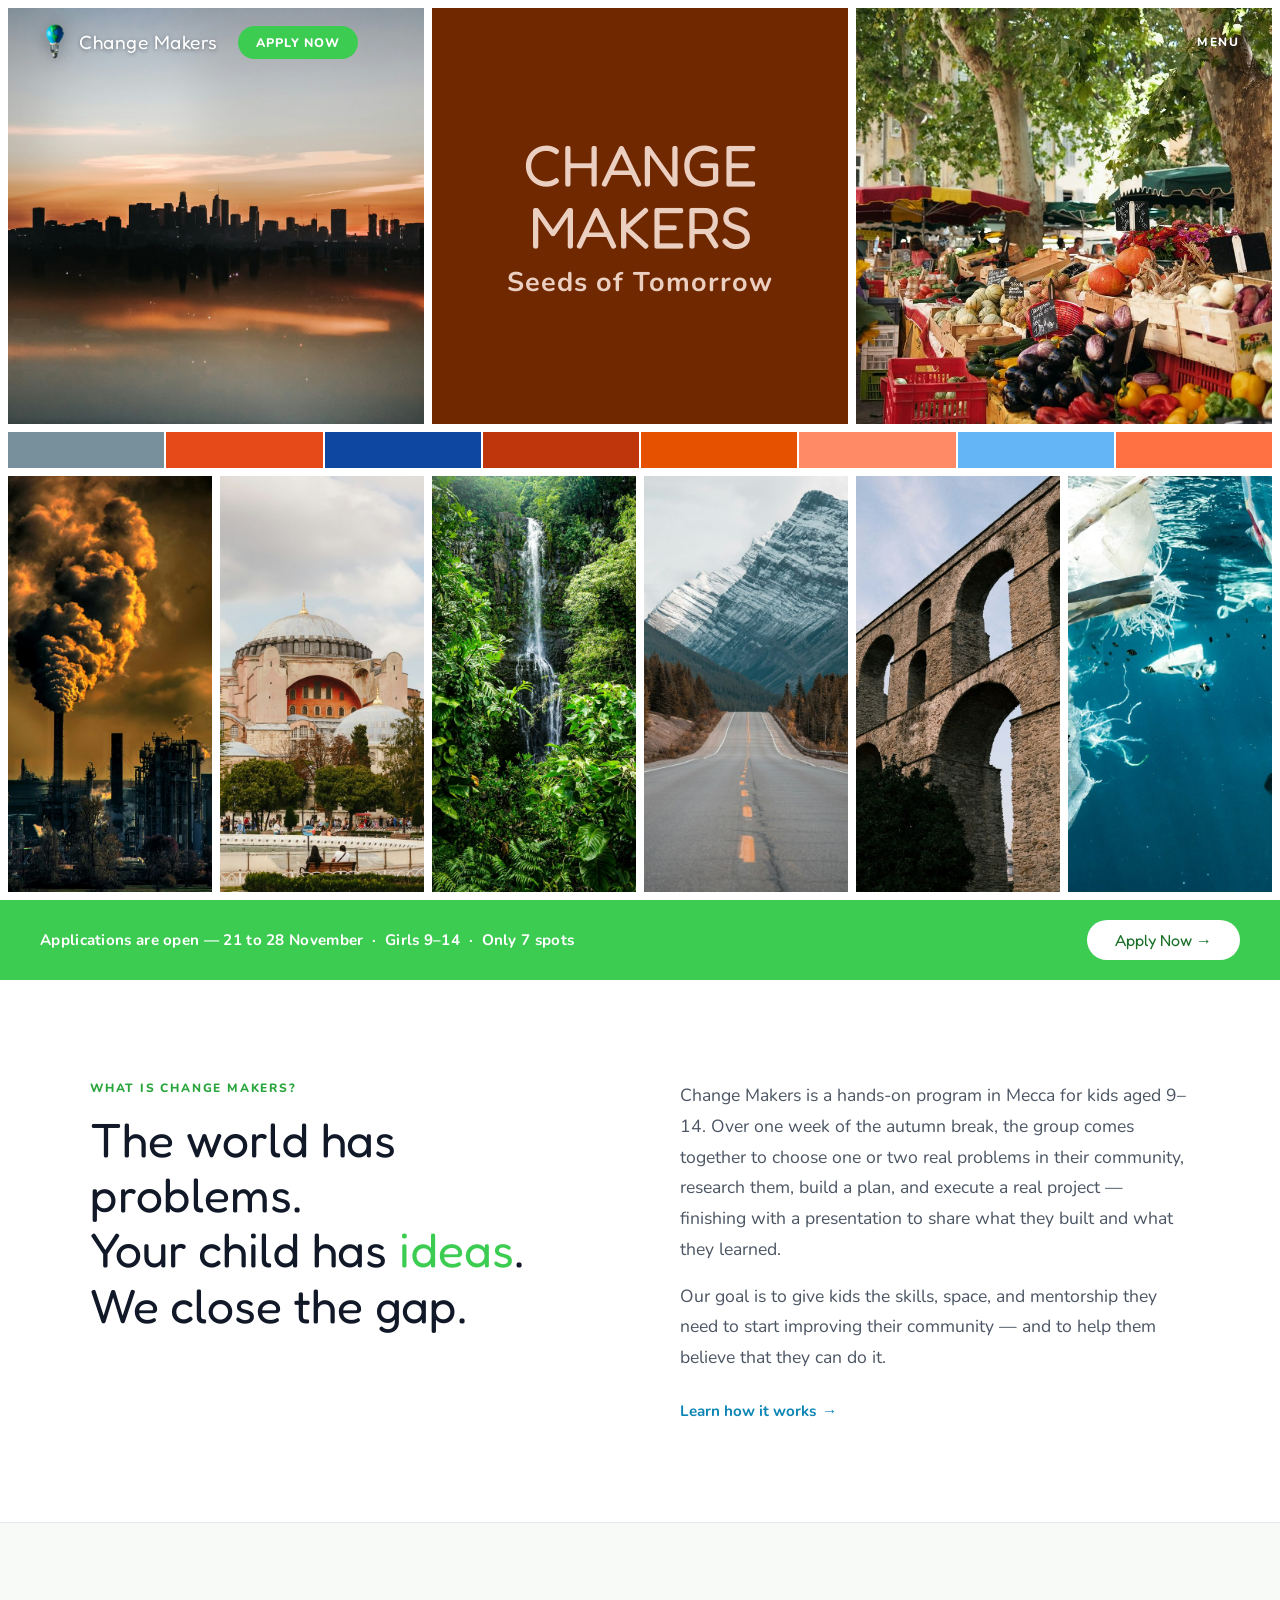
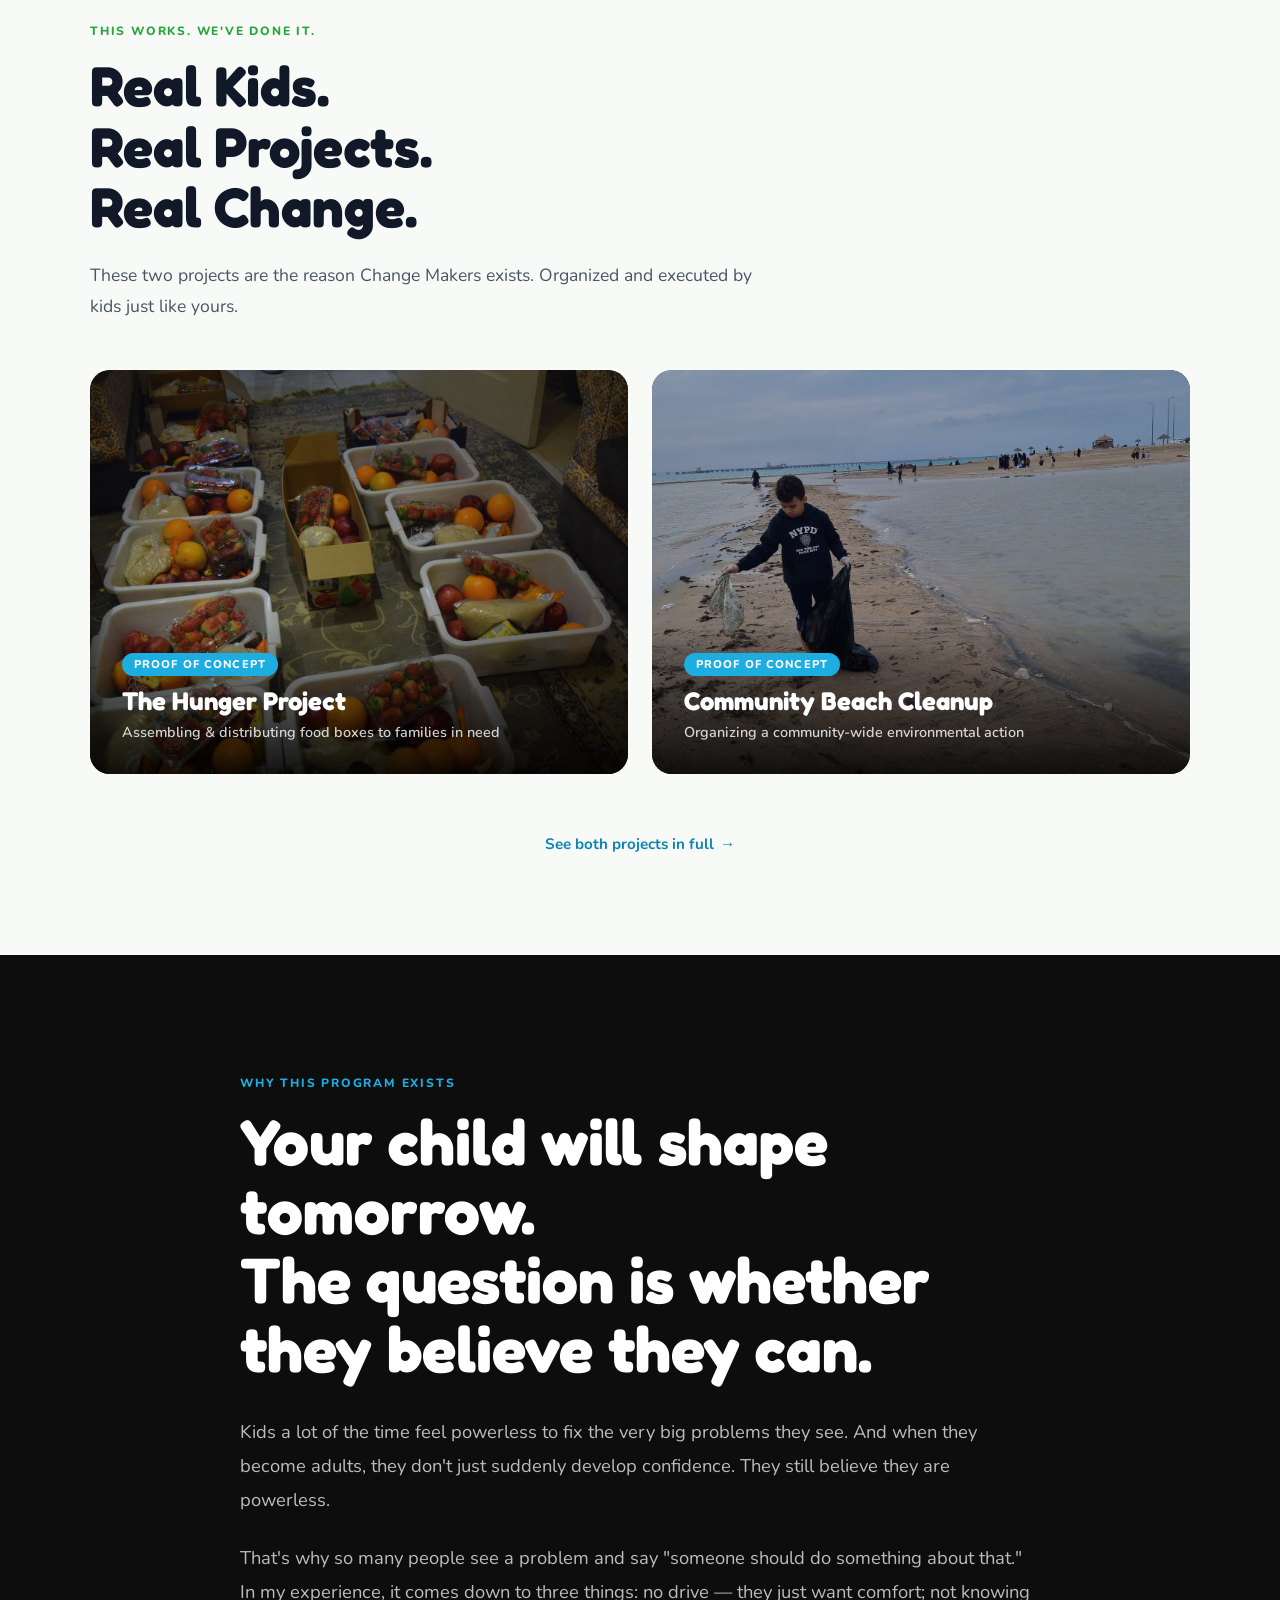
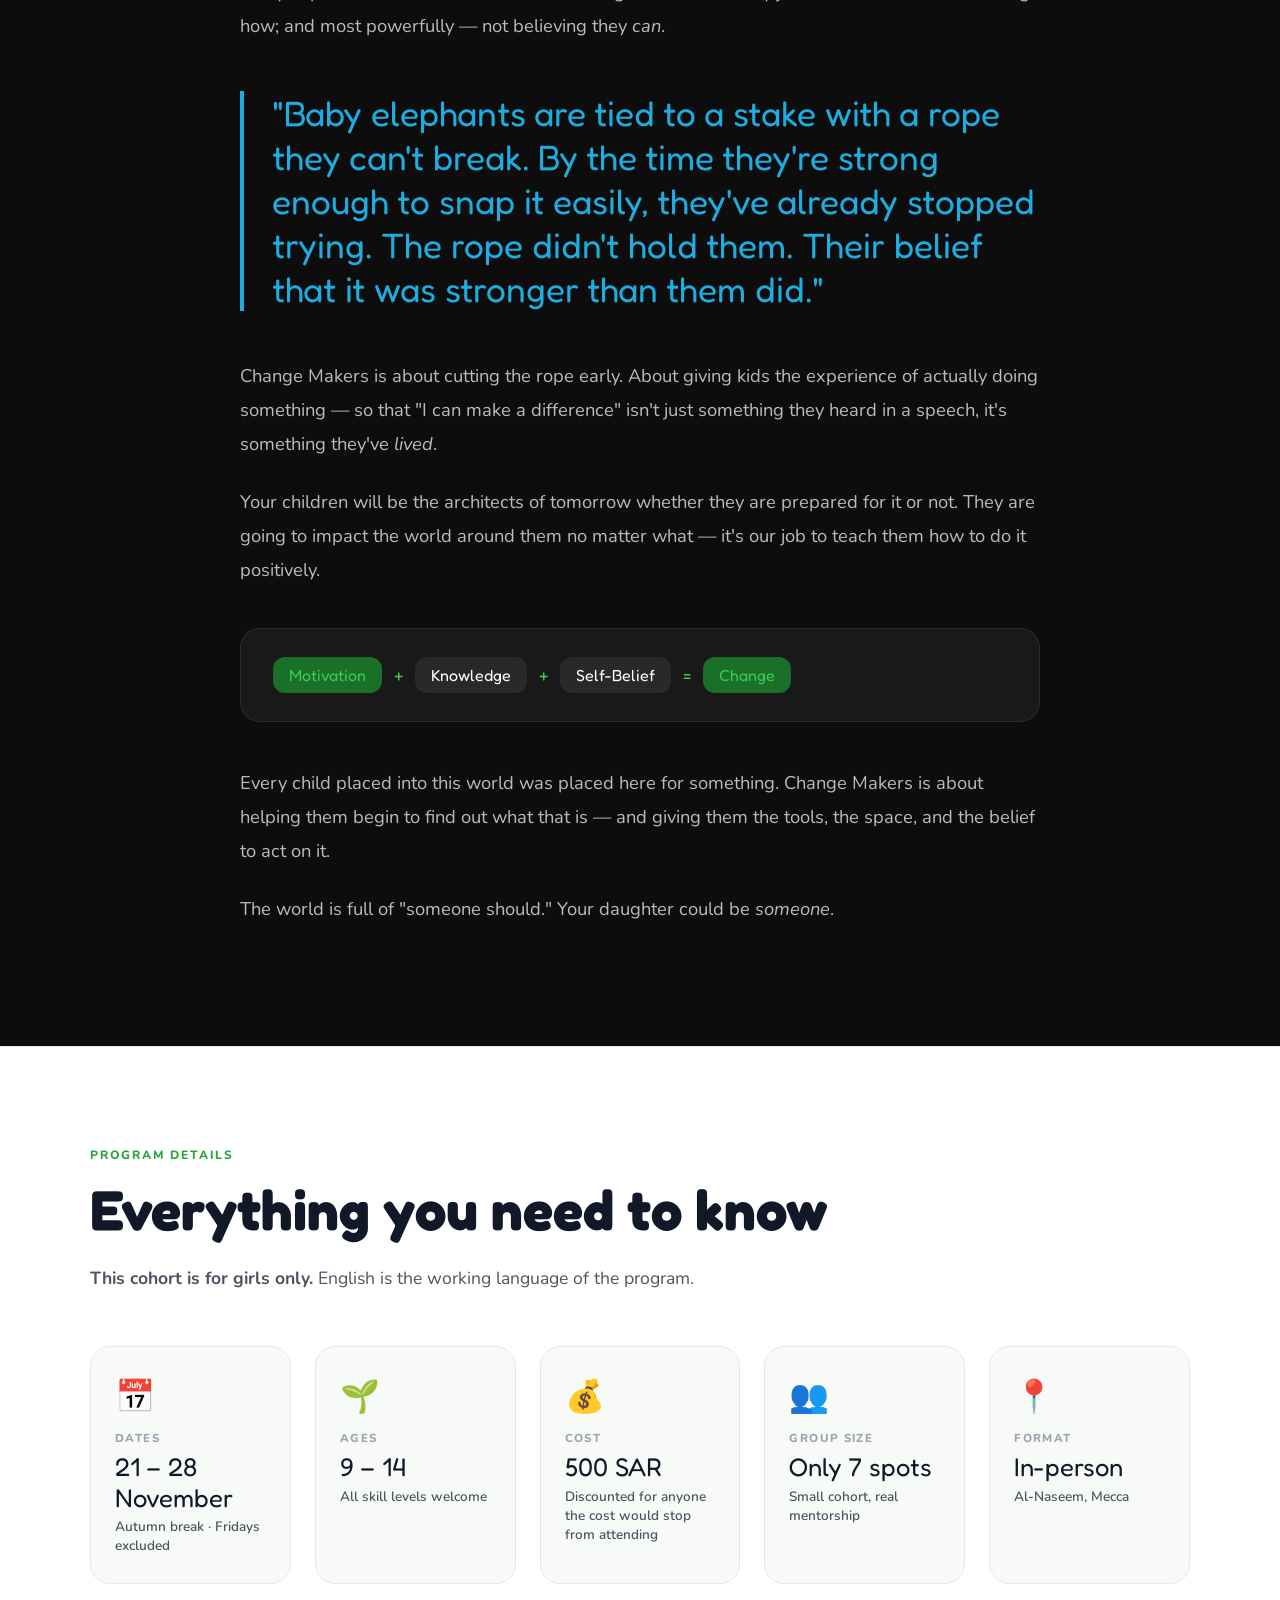
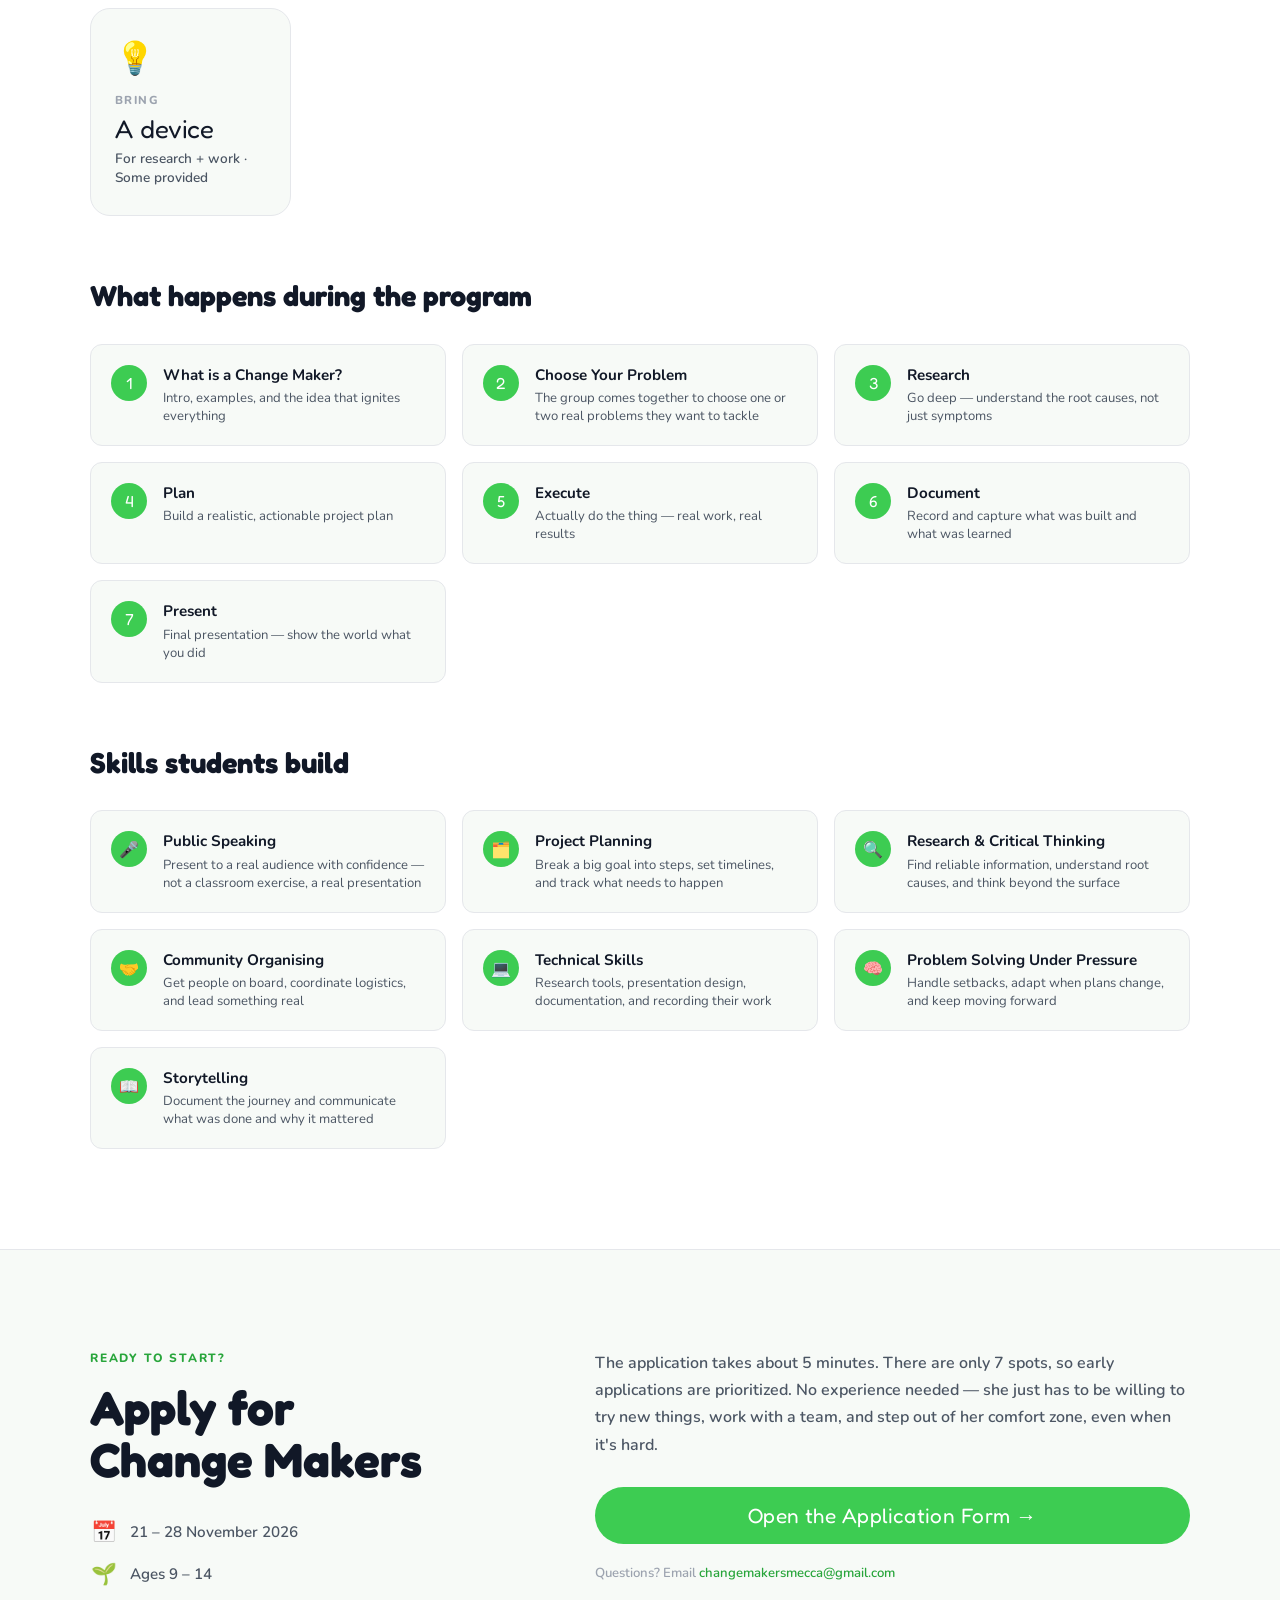
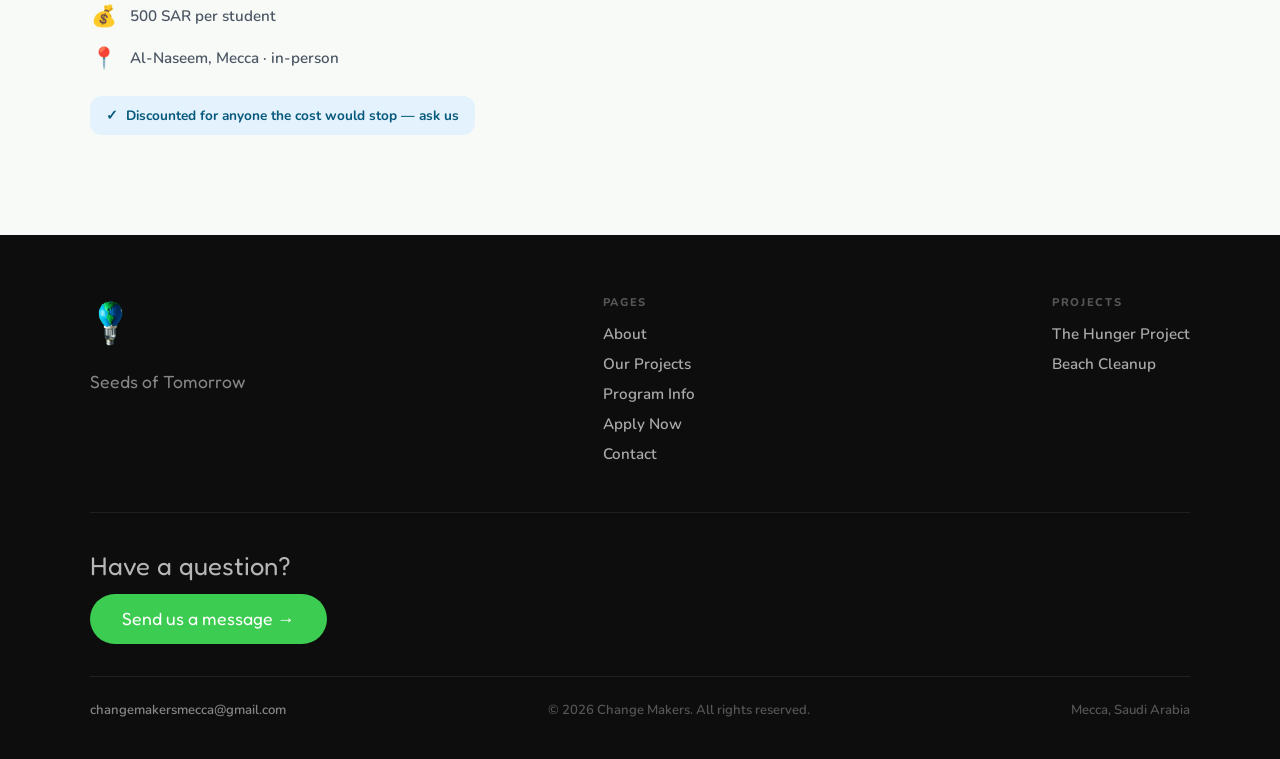
==== commit 9c6fa2e5: "About: Ex Scintilla title with explanation, plainer titles, more founder words Co-Authored-By: Claud" ====
--- a/index.html
+++ b/index.html
@@ -260,9 +260,6 @@
         <p>
           That's why so many people see a problem and say "someone should do something about that." In my experience, it comes down to three things: no drive — they just want comfort; not knowing how; and most powerfully — not believing they <em>can</em>.
         </p>
-        <p>
-          That last one is the hardest to undo. It reminds me of a story about elephants.
-        </p>
       </div>
 
       <blockquote class="why-quote fade-up">
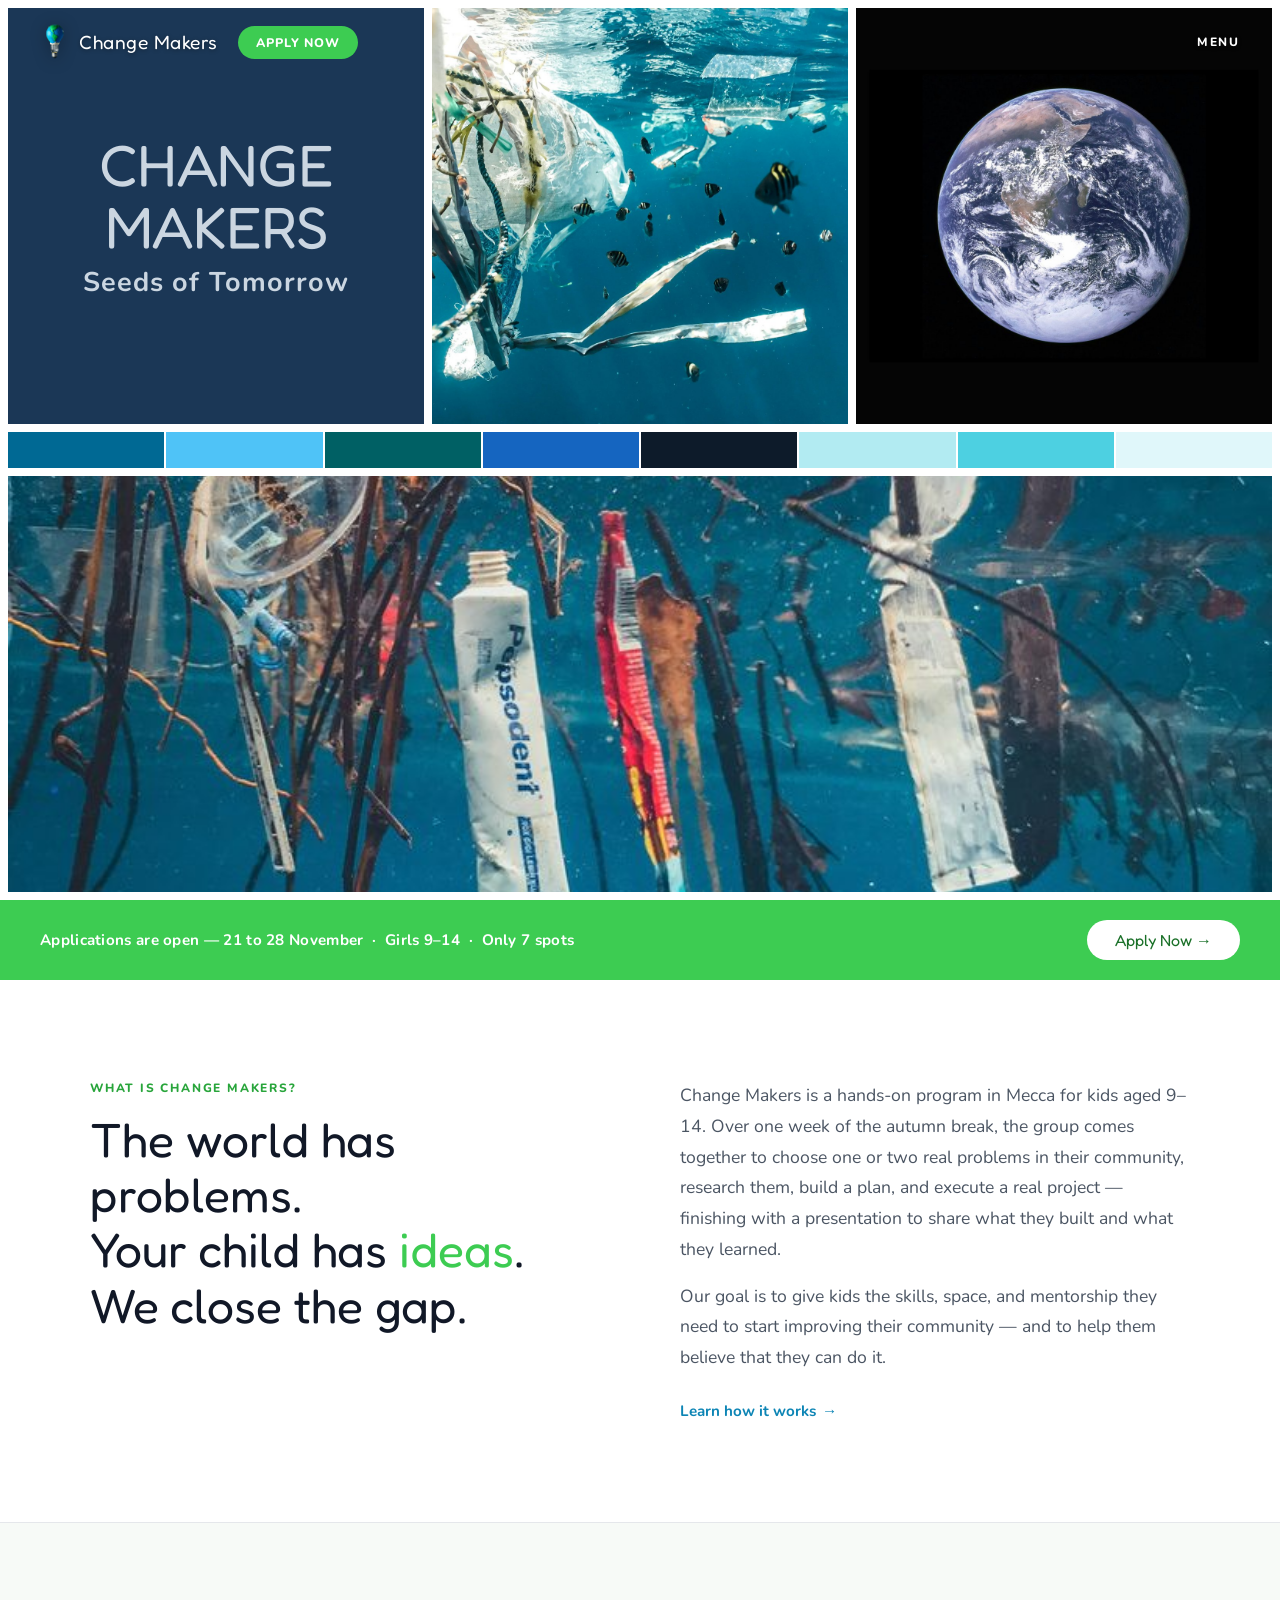
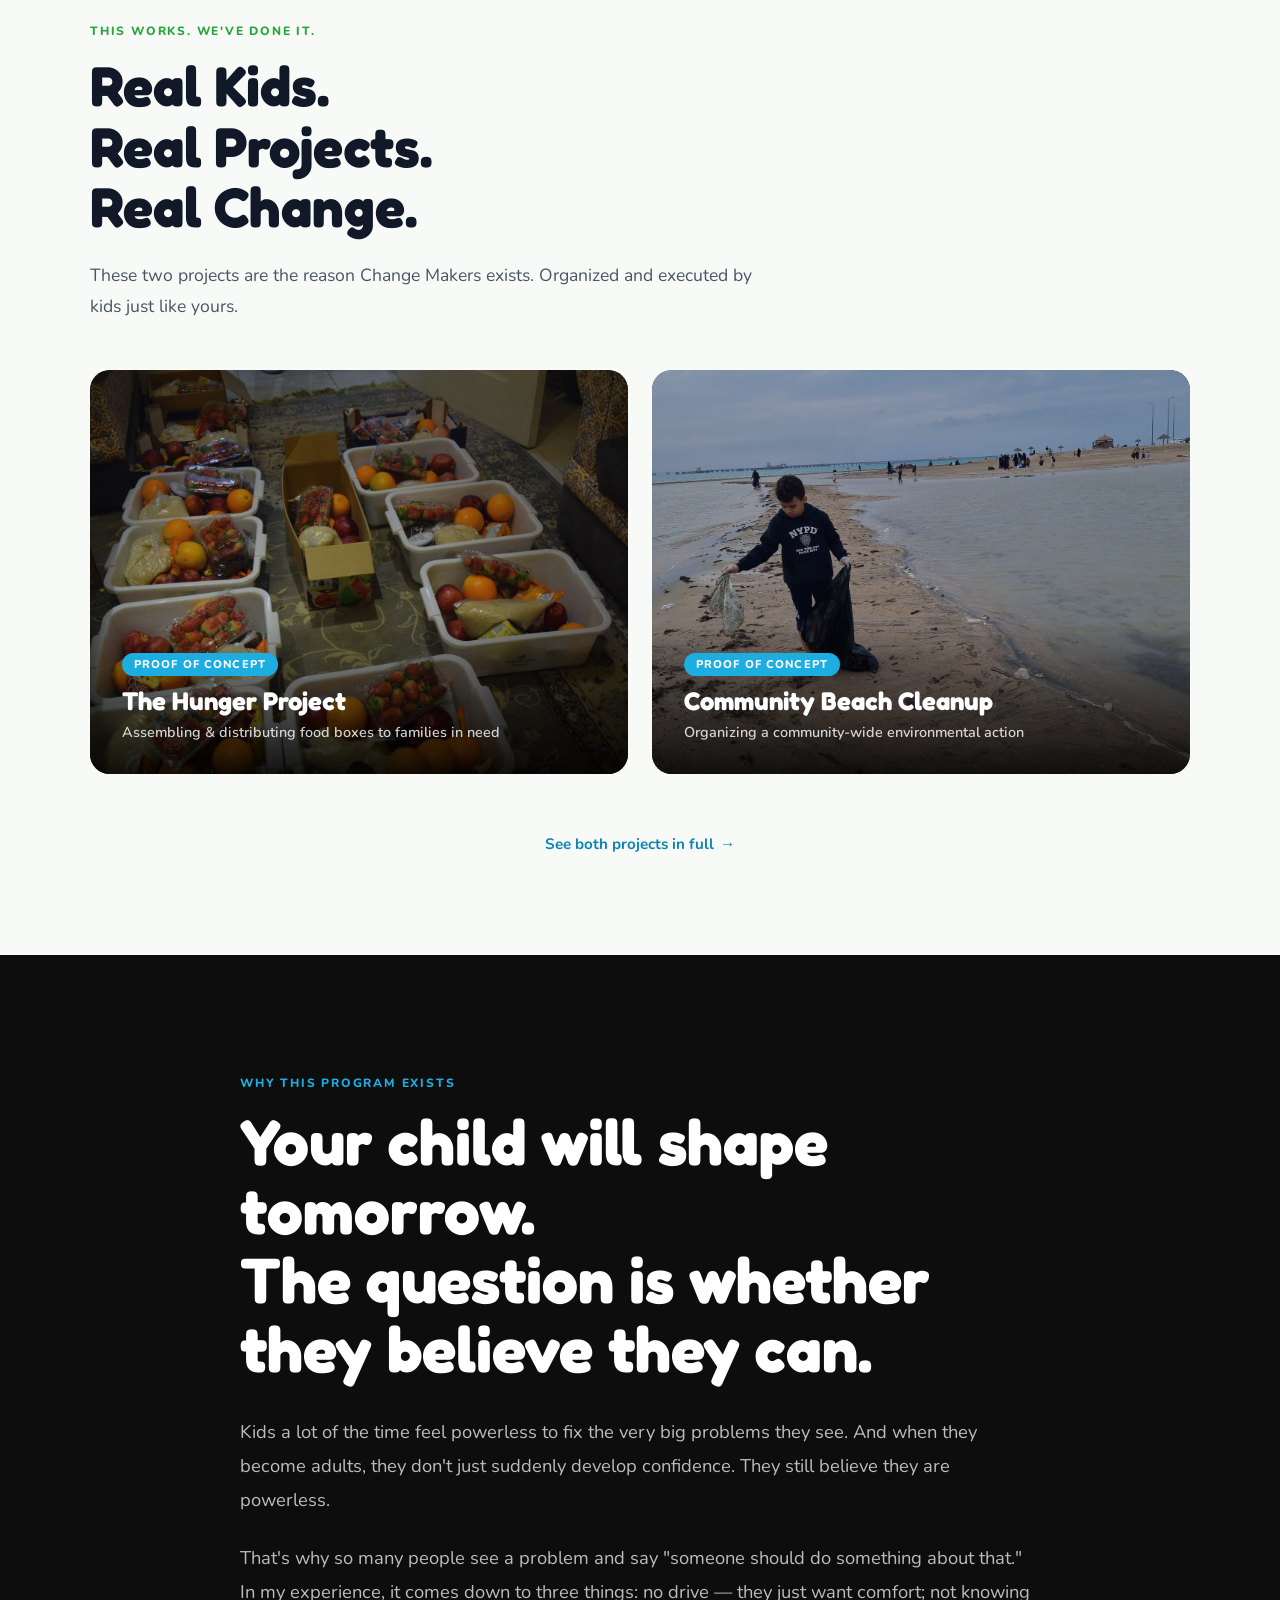
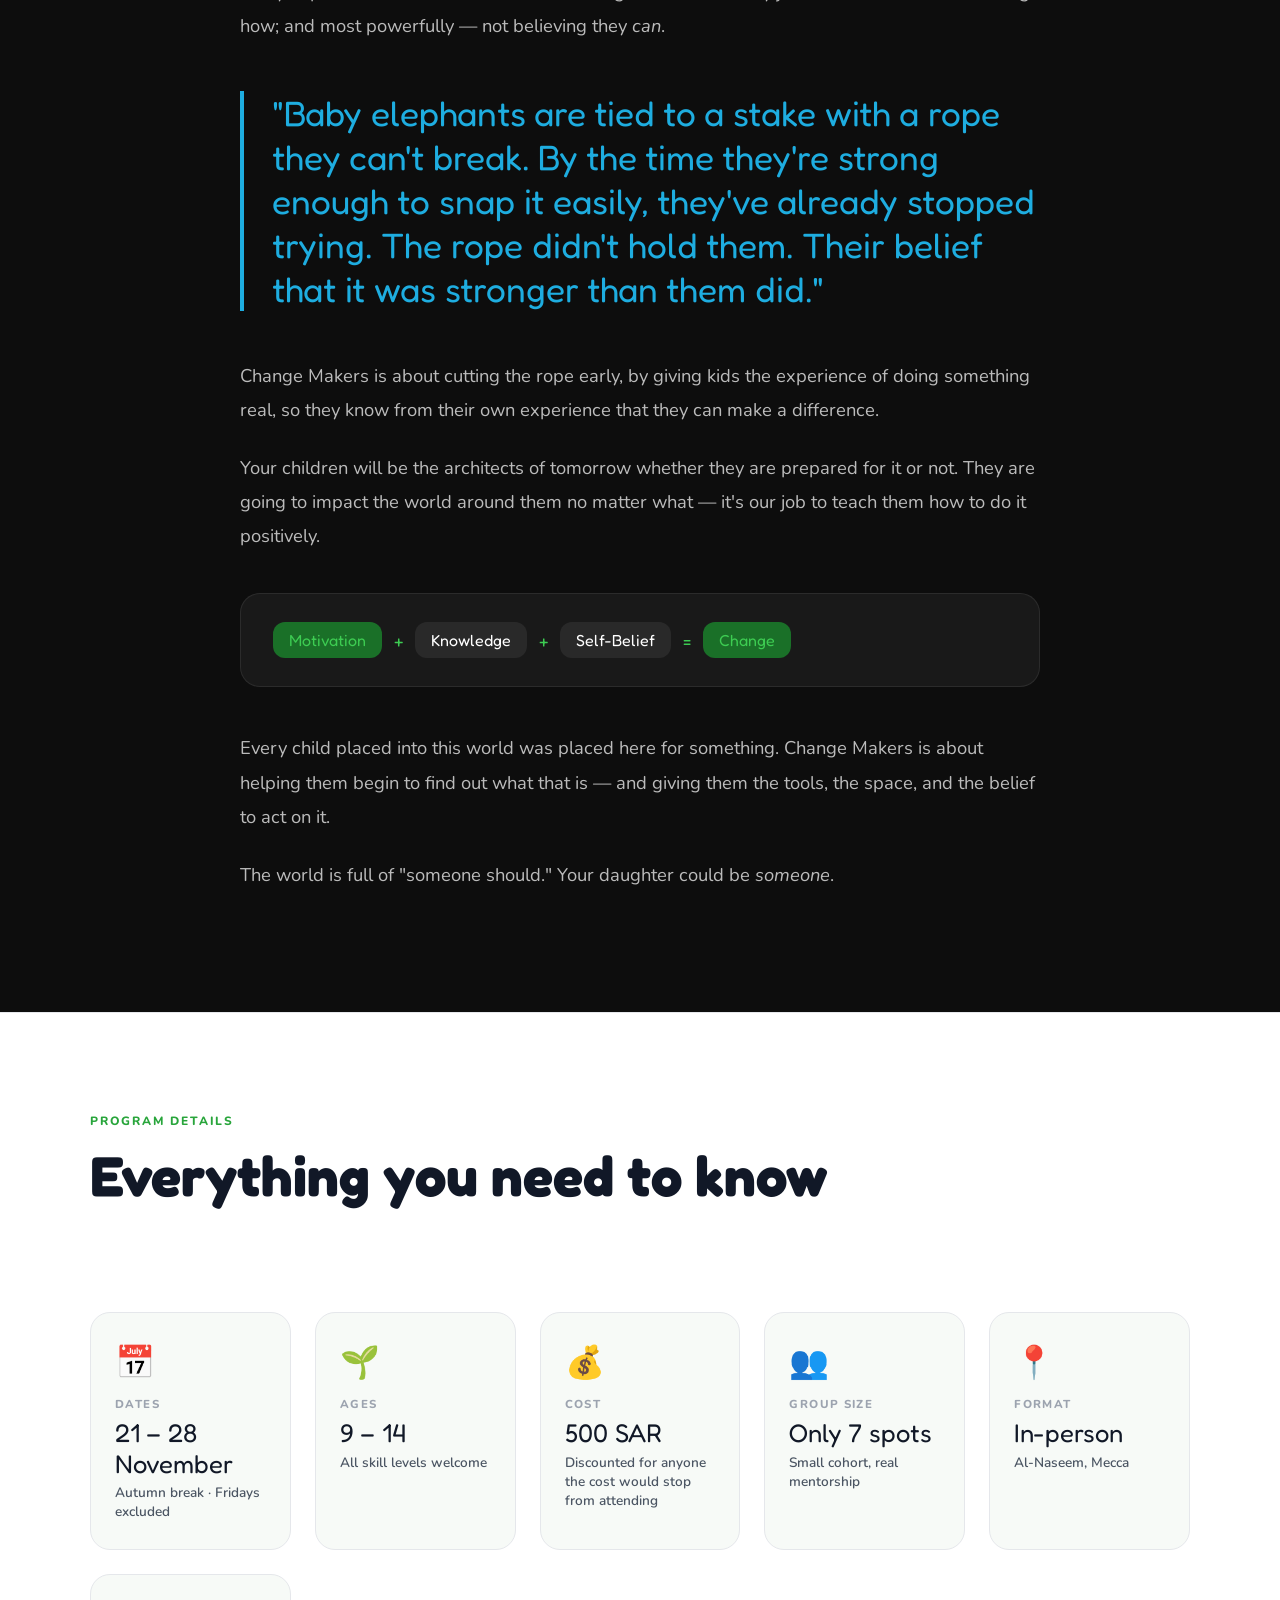
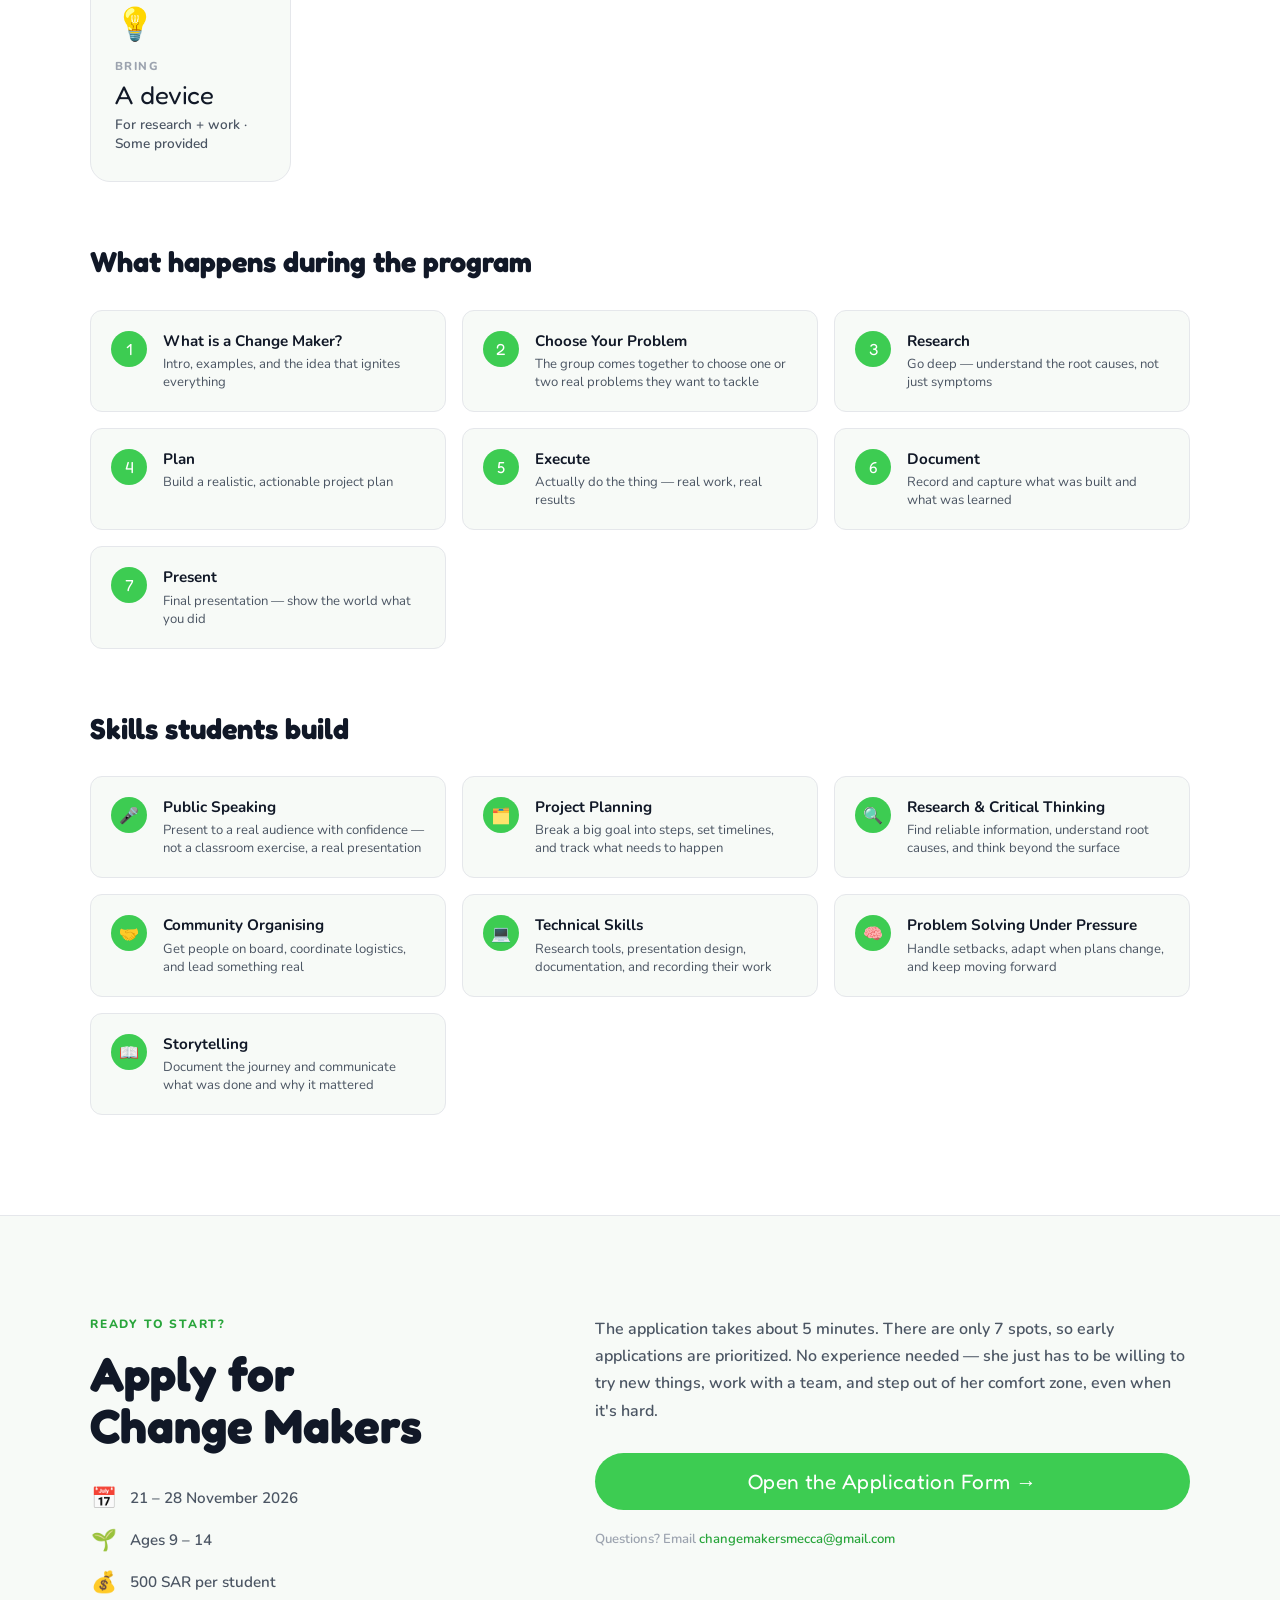
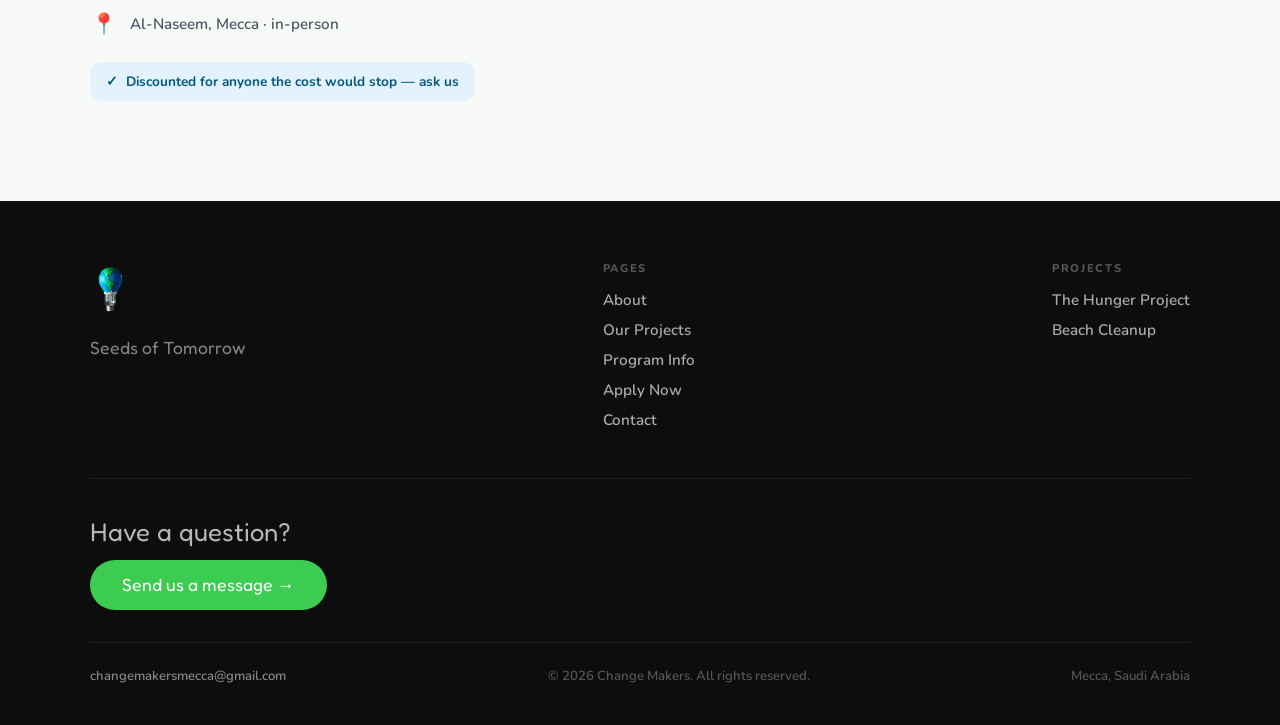
==== commit c4444799: "Shorter Ex Scintilla intro, plainer titles, remove 'not just X but Y' phrasing Co-Authored-By: Claud" ====
--- a/index.html
+++ b/index.html
@@ -268,7 +268,7 @@
 
       <div class="why-body fade-up">
         <p>
-          Change Makers is about cutting the rope early. About giving kids the experience of actually doing something — so that "I can make a difference" isn't just something they heard in a speech, it's something they've <em>lived</em>.
+          Change Makers is about cutting the rope early, by giving kids the experience of doing something real, so they know from their own experience that they can make a difference.
         </p>
         <p>
           Your children will be the architects of tomorrow whether they are prepared for it or not. They are going to impact the world around them no matter what — it's our job to teach them how to do it positively.
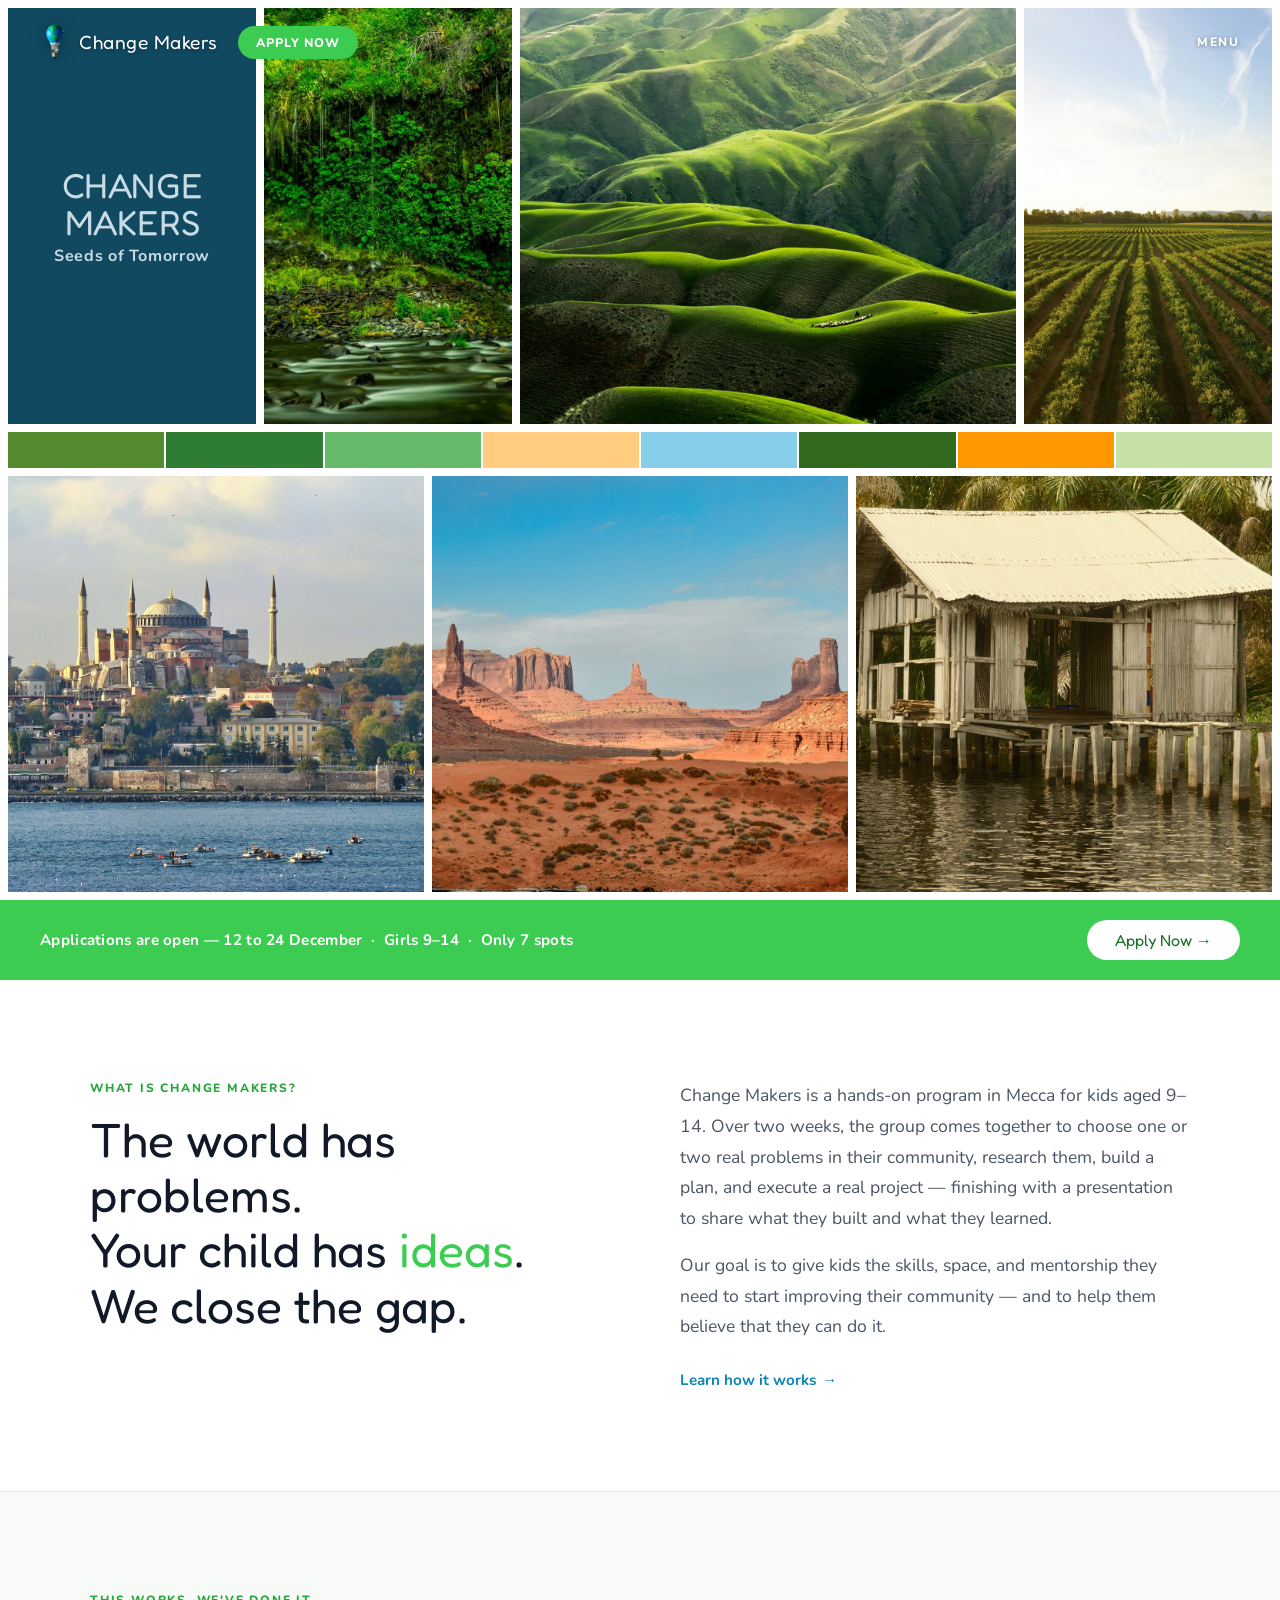
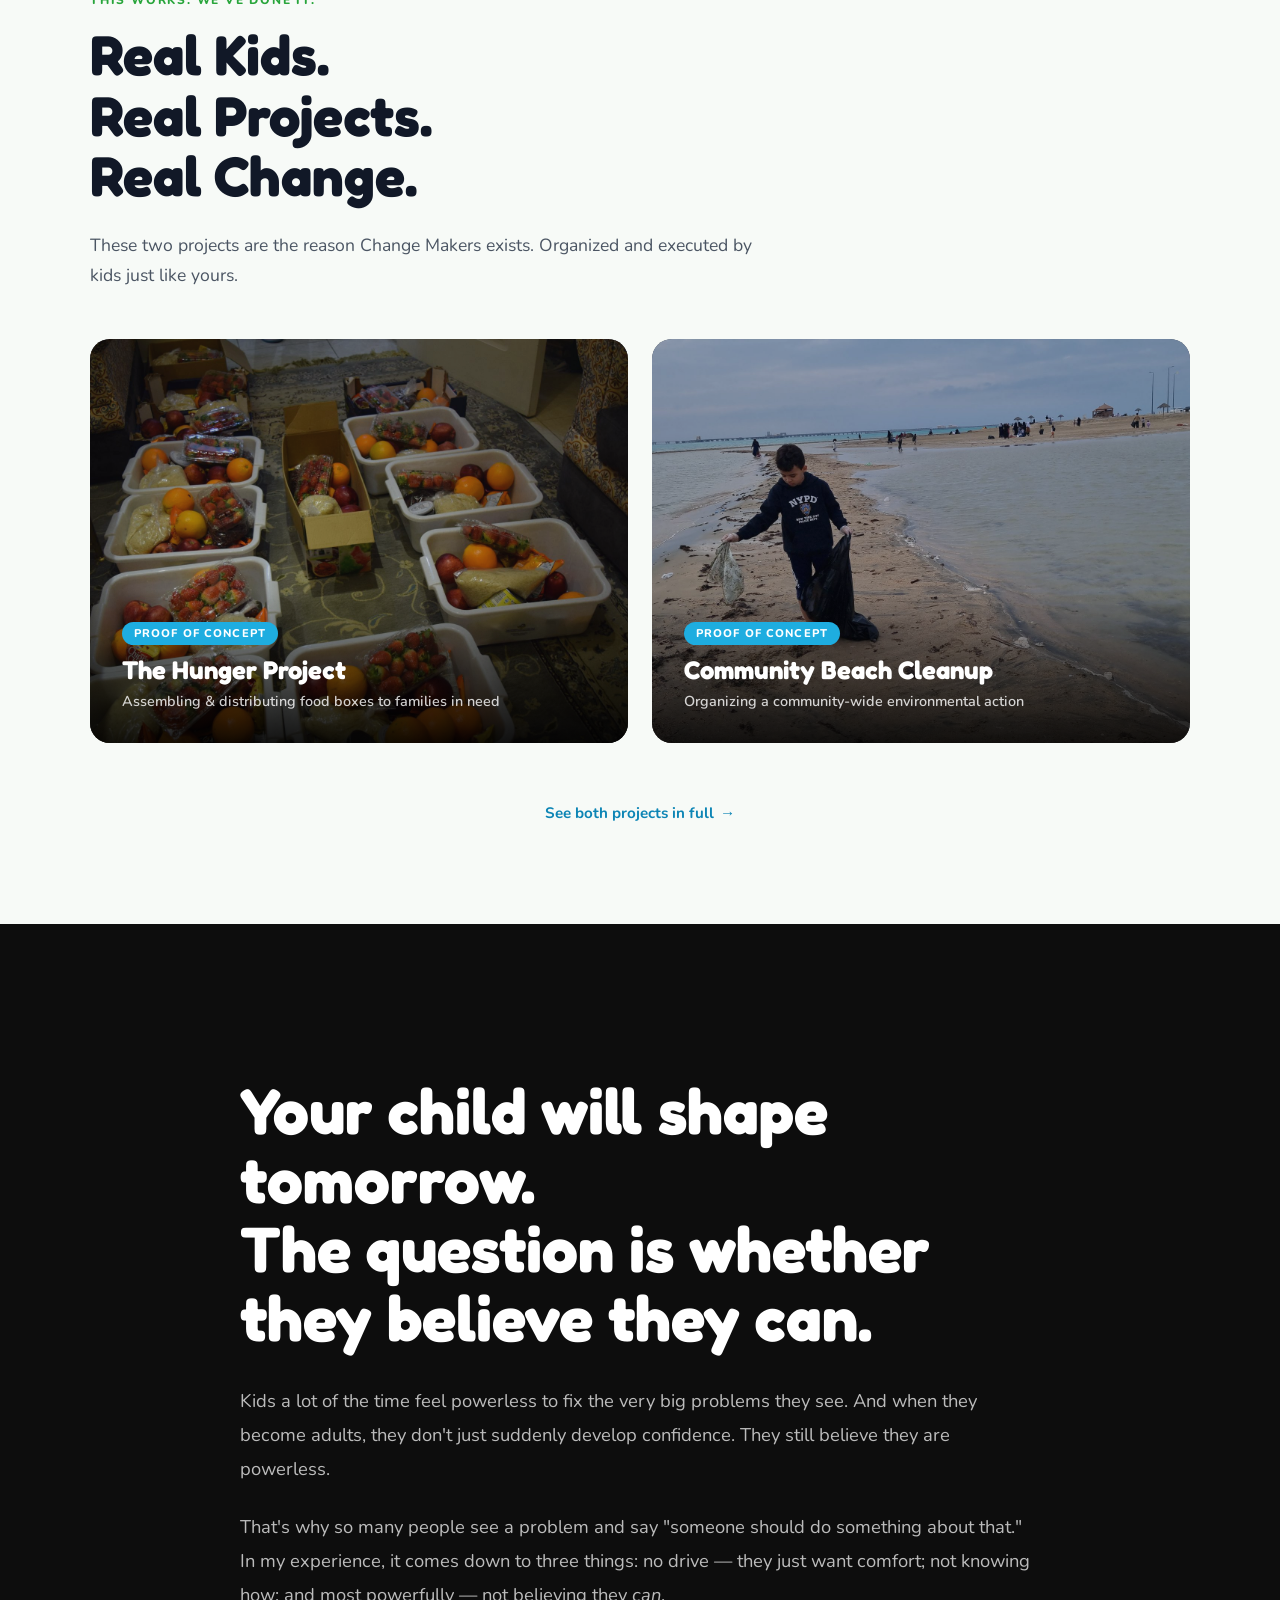
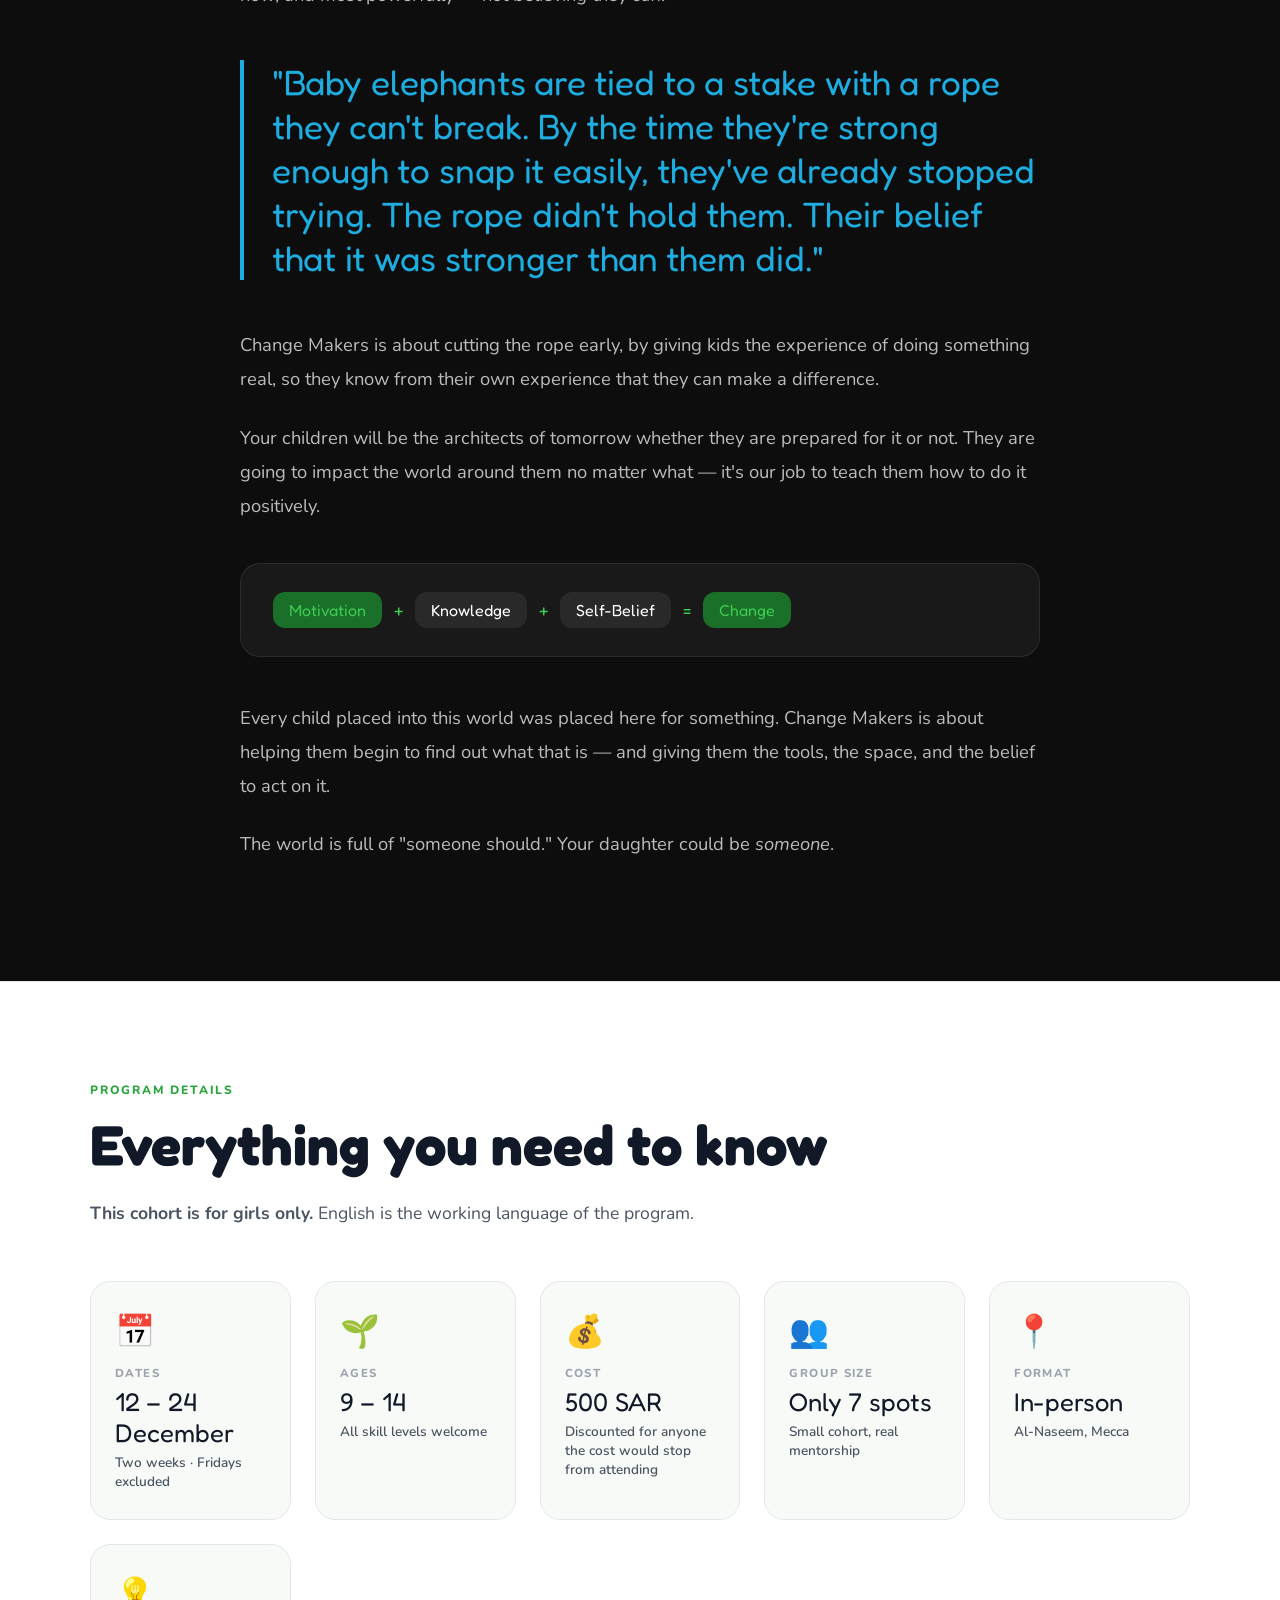
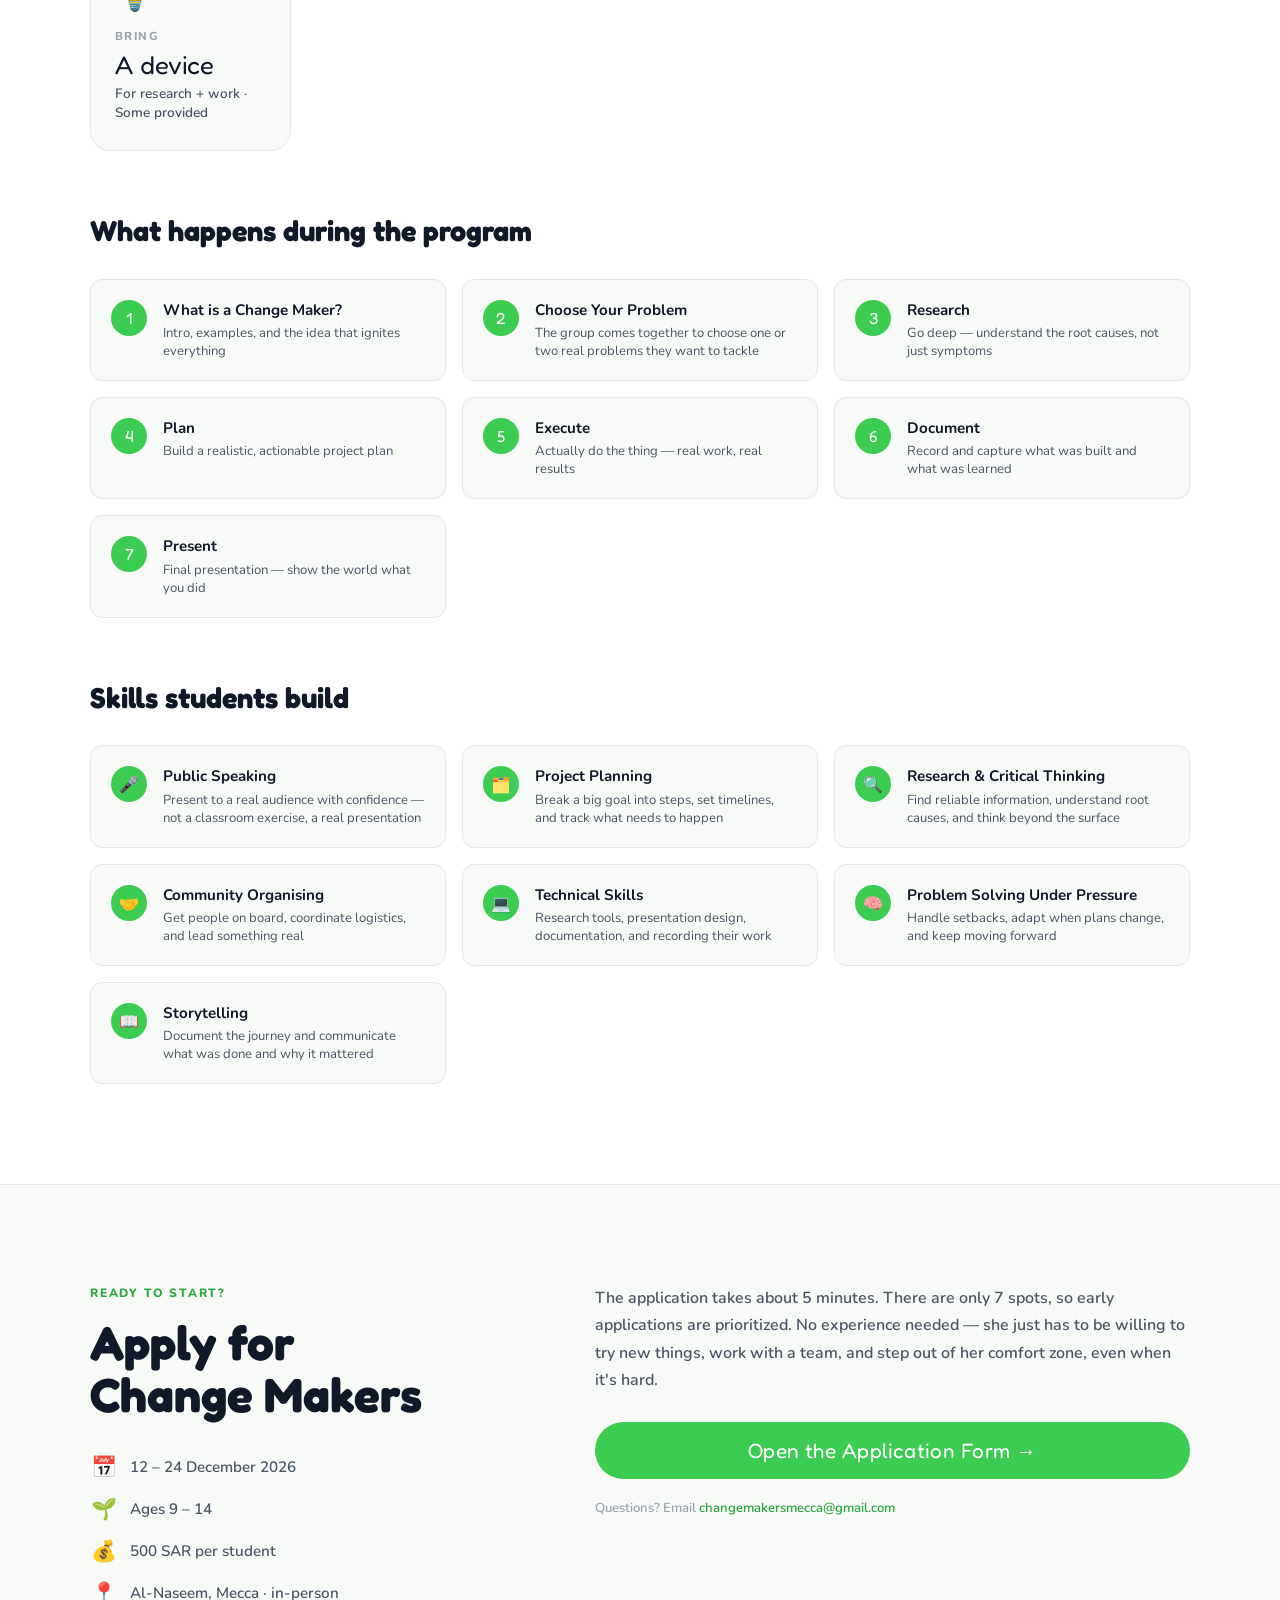
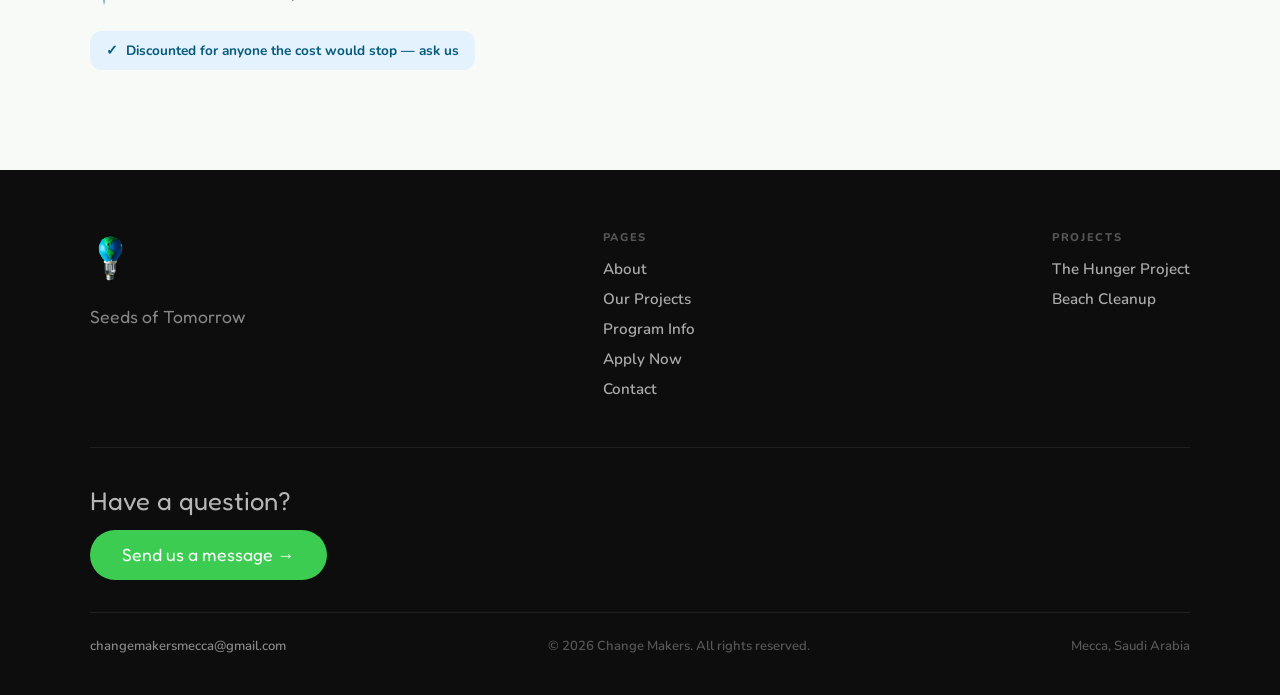
==== commit d9f43f0b: "Dates: 12-24 December, two weeks Co-Authored-By: Claude Opus 5.5 <noreply@anthropic.com> Claude-Sess" ====
--- a/index.html
+++ b/index.html
@@ -4,7 +4,7 @@
   <meta charset="UTF-8">
   <meta name="viewport" content="width=device-width, initial-scale=1.0">
   <title>Change Makers — Seeds of Tomorrow</title>
-  <meta name="description" content="A hands-on program in Mecca teaching girls aged 9–14 to identify problems in their community and do something real about them. 21–28 November, Al-Naseem. Only 7 spots.">
+  <meta name="description" content="A hands-on program in Mecca teaching girls aged 9–14 to identify problems in their community and do something real about them. 12–24 December, Al-Naseem. Only 7 spots.">
   <link rel="preconnect" href="https://fonts.googleapis.com">
   <link rel="preconnect" href="https://fonts.gstatic.com" crossorigin>
   <link rel="stylesheet" href="https://fonts.googleapis.com/css2?family=Amatic+SC:wght@700&display=swap">
@@ -140,7 +140,7 @@
     </nav>
     <a href="contact.html" class="menu-contact-btn">Send us a message ✉</a>
     <a href="apply.html" class="menu-apply-btn">
-      Apply for November 2026 ↗
+      Apply for December 2026 ↗
     </a>
   </div>
 
@@ -160,7 +160,7 @@
        CTA STRIP (first apply location)
        ======================== -->
   <div class="cta-strip" role="complementary" aria-label="Apply callout">
-    <p>Applications are open — 21 to 28 November &nbsp;·&nbsp; Girls 9–14 &nbsp;·&nbsp; Only 7 spots</p>
+    <p>Applications are open — 12 to 24 December &nbsp;·&nbsp; Girls 9–14 &nbsp;·&nbsp; Only 7 spots</p>
     <a href="apply.html" class="btn-strip">Apply Now →</a>
   </div>
 
@@ -182,7 +182,7 @@
 
         <div class="fade-up">
           <p class="section-body">
-            Change Makers is a hands-on program in Mecca for kids aged 9–14. Over one week of the autumn break, the group comes together to choose one or two real problems in their community, research them, build a plan, and execute a real project — finishing with a presentation to share what they built and what they learned.
+            Change Makers is a hands-on program in Mecca for kids aged 9–14. Over two weeks, the group comes together to choose one or two real problems in their community, research them, build a plan, and execute a real project — finishing with a presentation to share what they built and what they learned.
           </p>
           <p class="section-body" style="margin-top: 16px;">
             Our goal is to give kids the skills, space, and mentorship they need to start improving their community — and to help them believe that they can do it.
@@ -311,8 +311,8 @@
         <div class="detail-card fade-up">
           <div class="detail-icon">📅</div>
           <div class="detail-label">Dates</div>
-          <div class="detail-value">21 – 28 November</div>
-          <div class="detail-sub">Autumn break · Fridays excluded</div>
+          <div class="detail-value">12 – 24 December</div>
+          <div class="detail-sub">Two weeks · Fridays excluded</div>
         </div>
         <div class="detail-card fade-up">
           <div class="detail-icon">🌱</div>
@@ -475,7 +475,7 @@
           </h2>
           <div class="apply-detail-list fade-up">
             <div class="apply-detail-row">
-              <span>📅</span><span>21 – 28 November 2026</span>
+              <span>📅</span><span>12 – 24 December 2026</span>
             </div>
             <div class="apply-detail-row">
               <span>🌱</span><span>Ages 9 – 14</span>
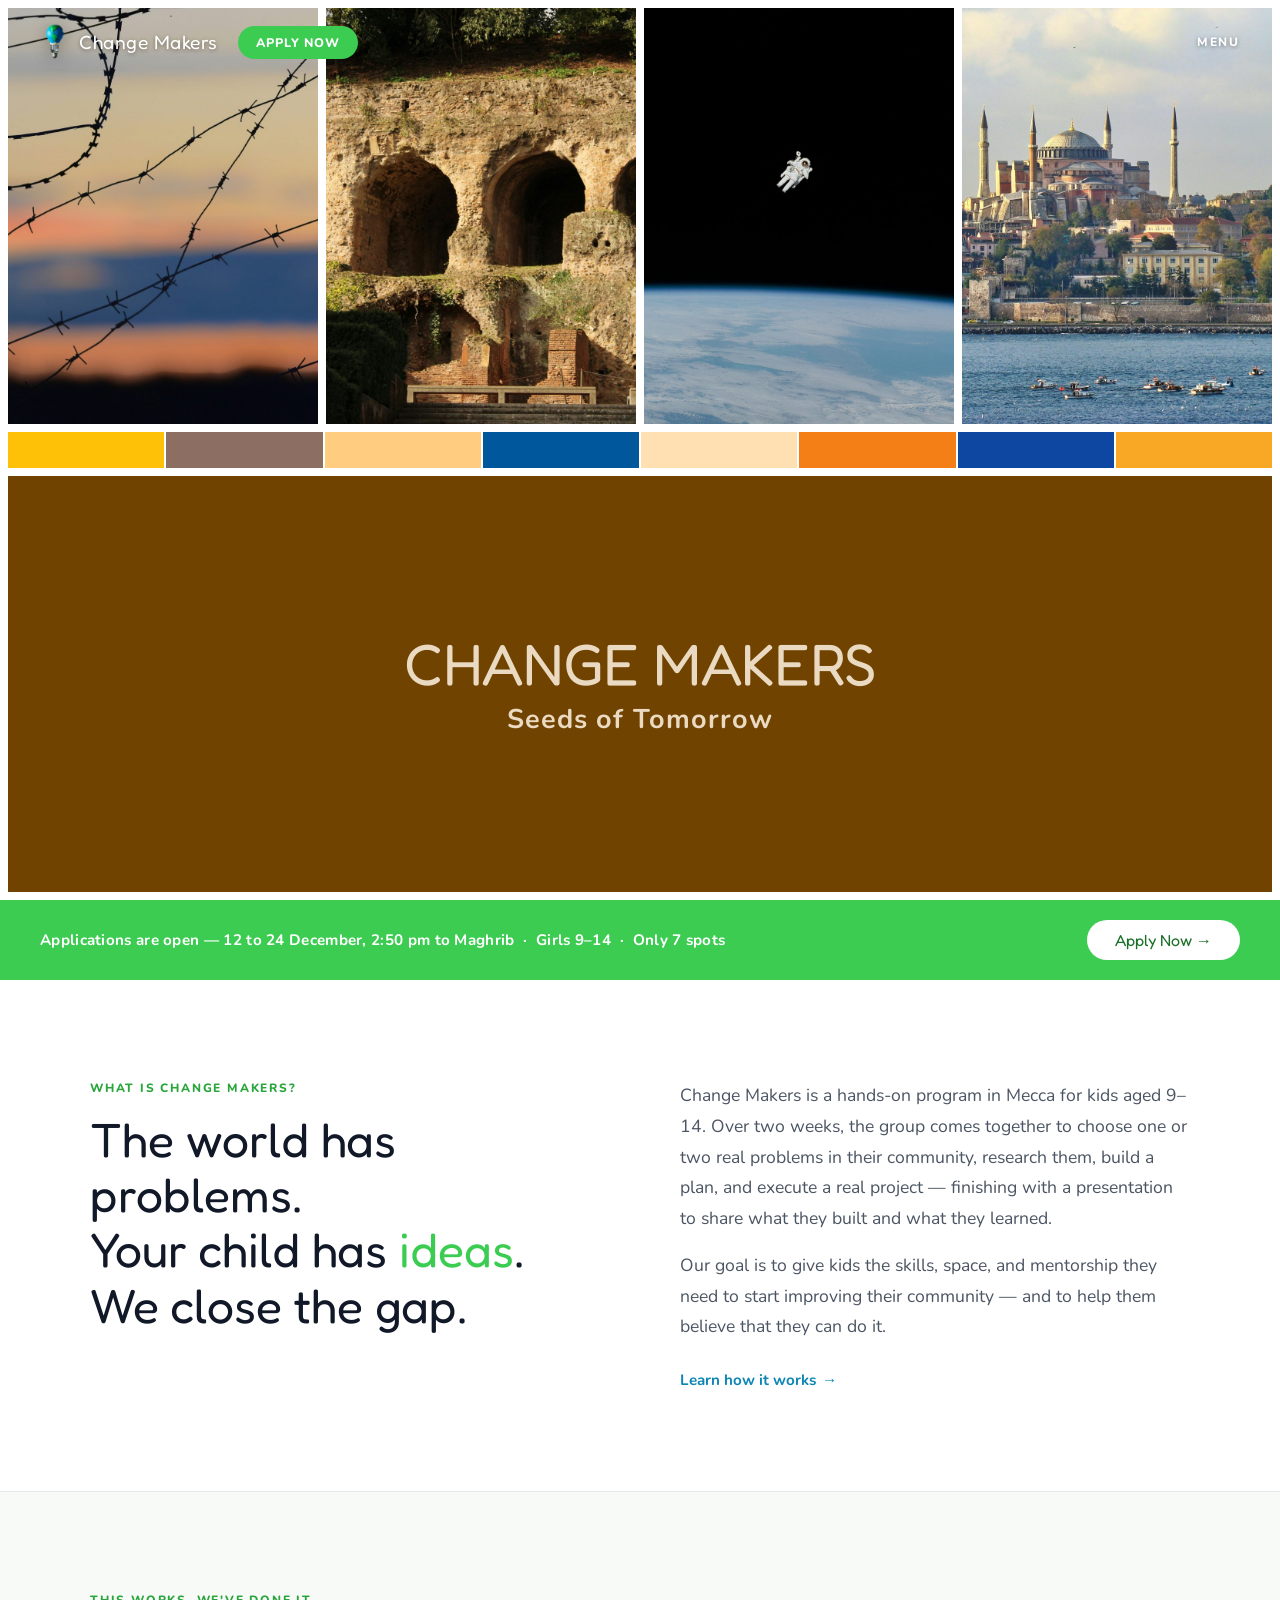
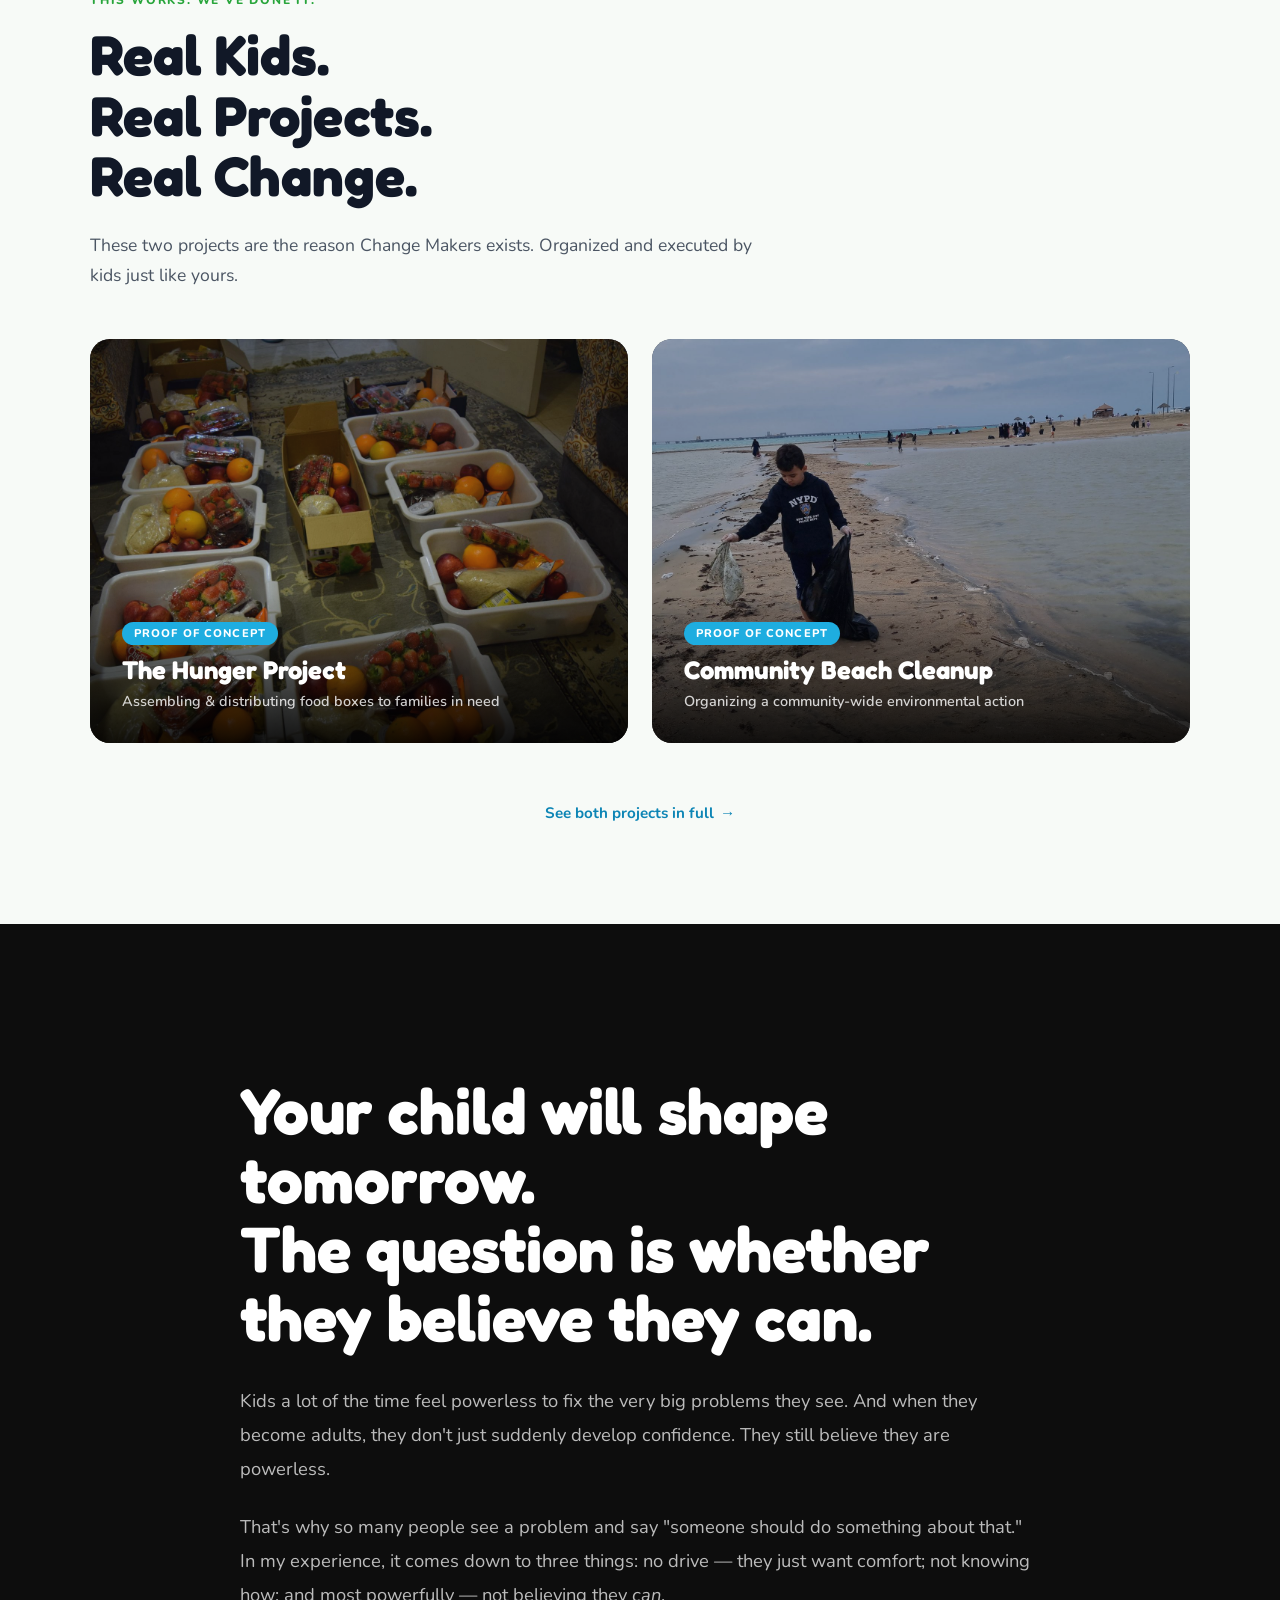
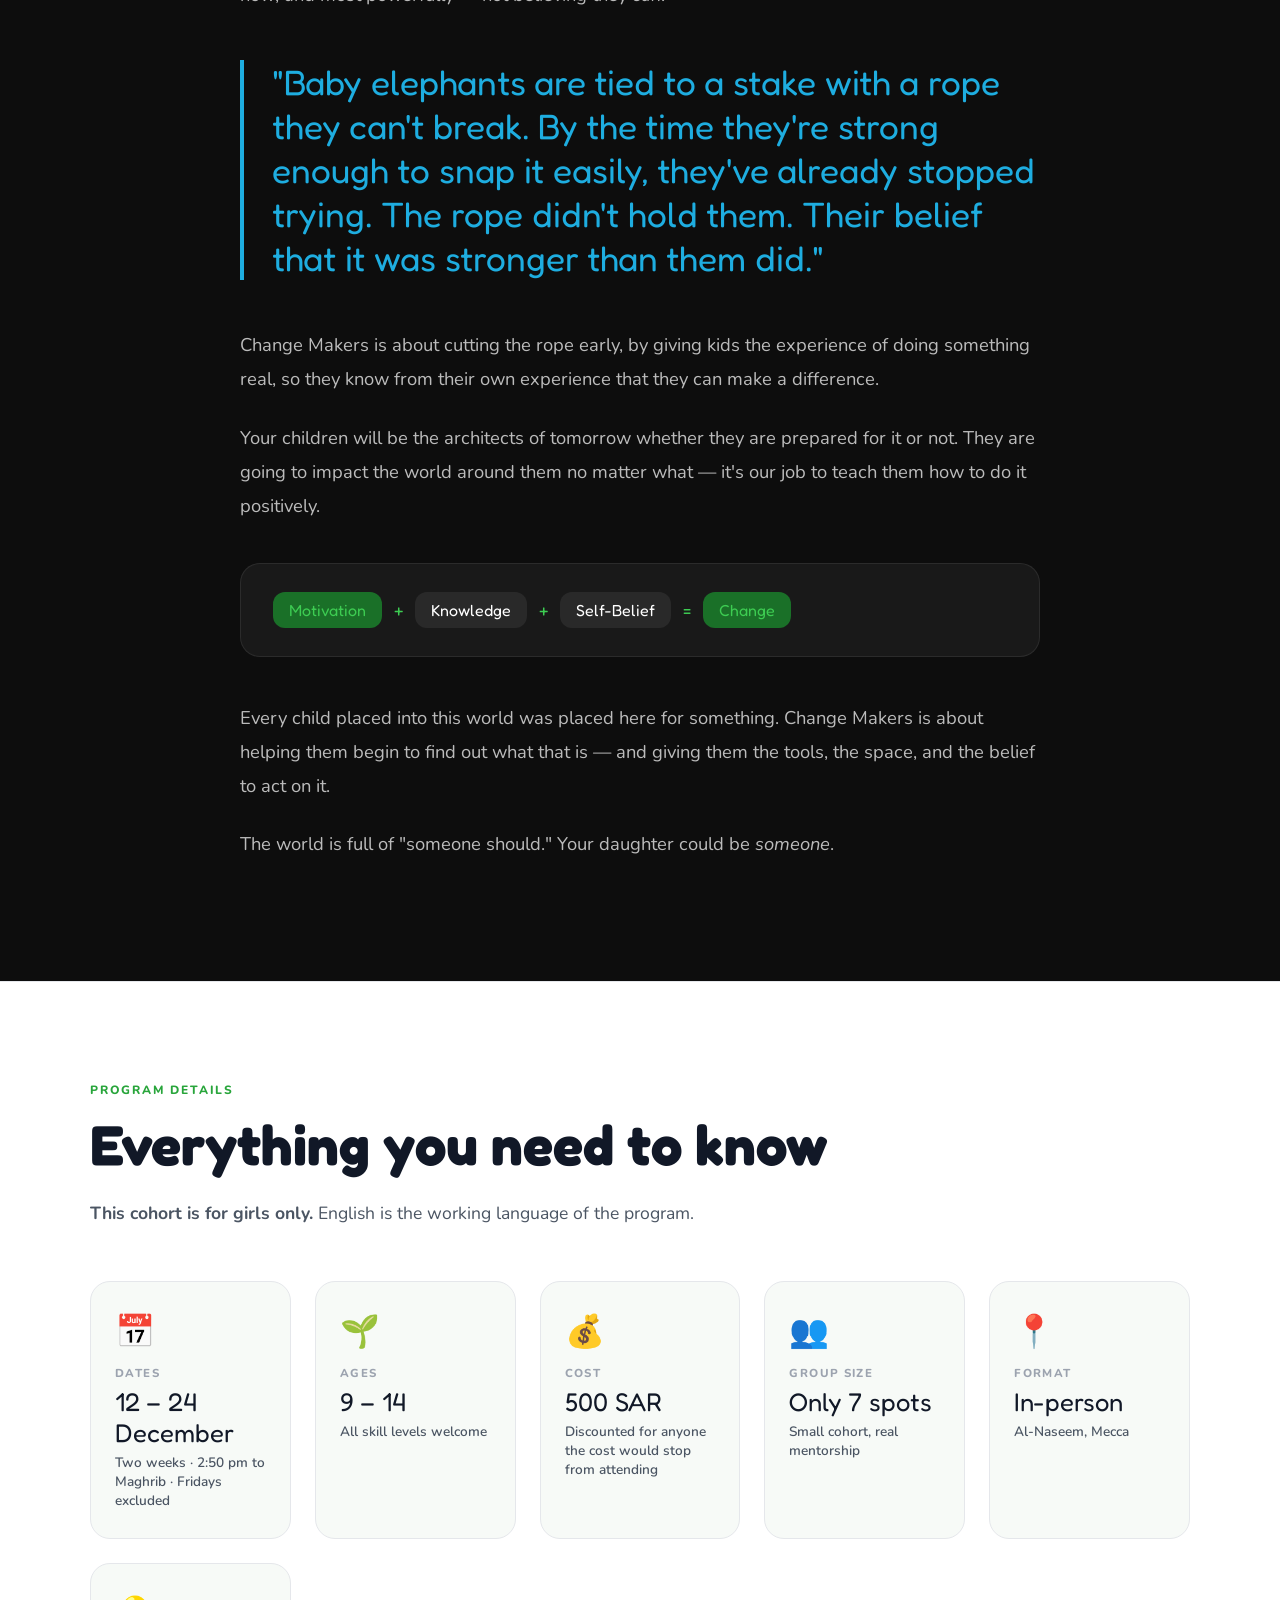
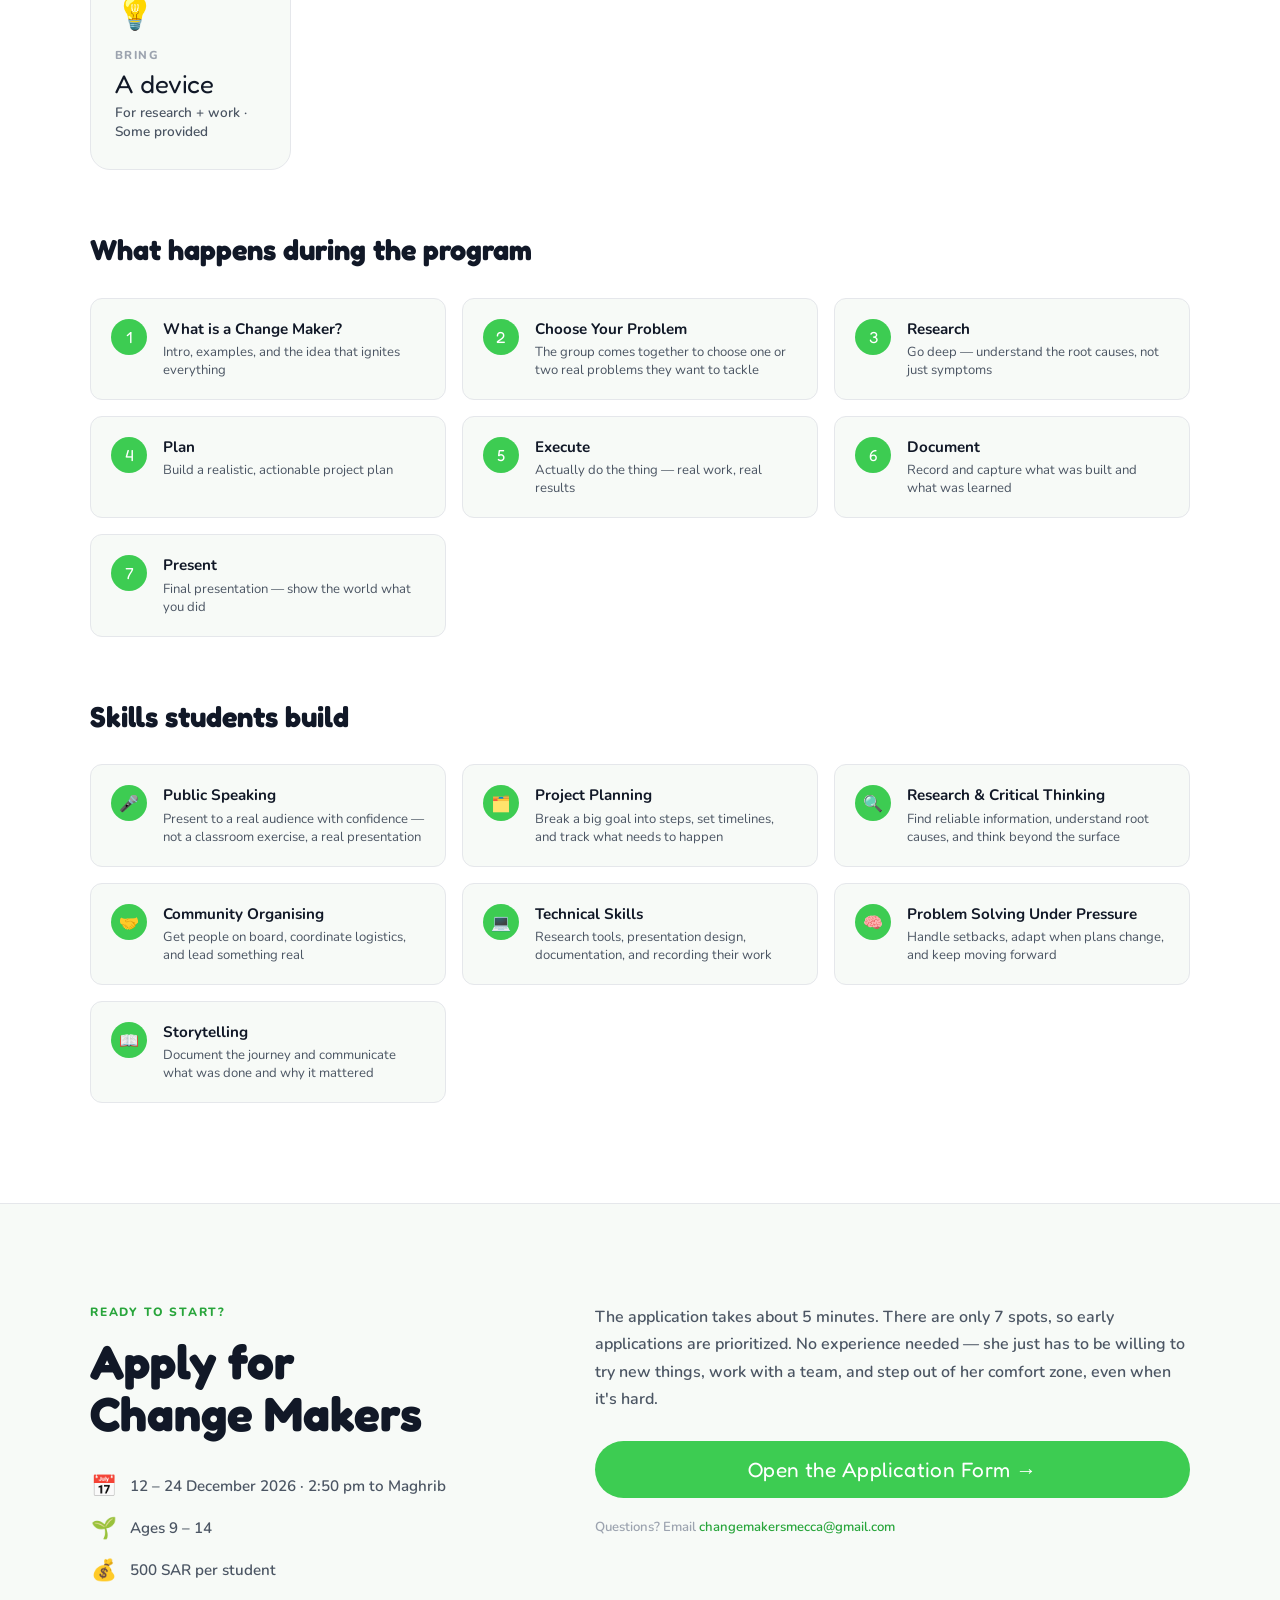
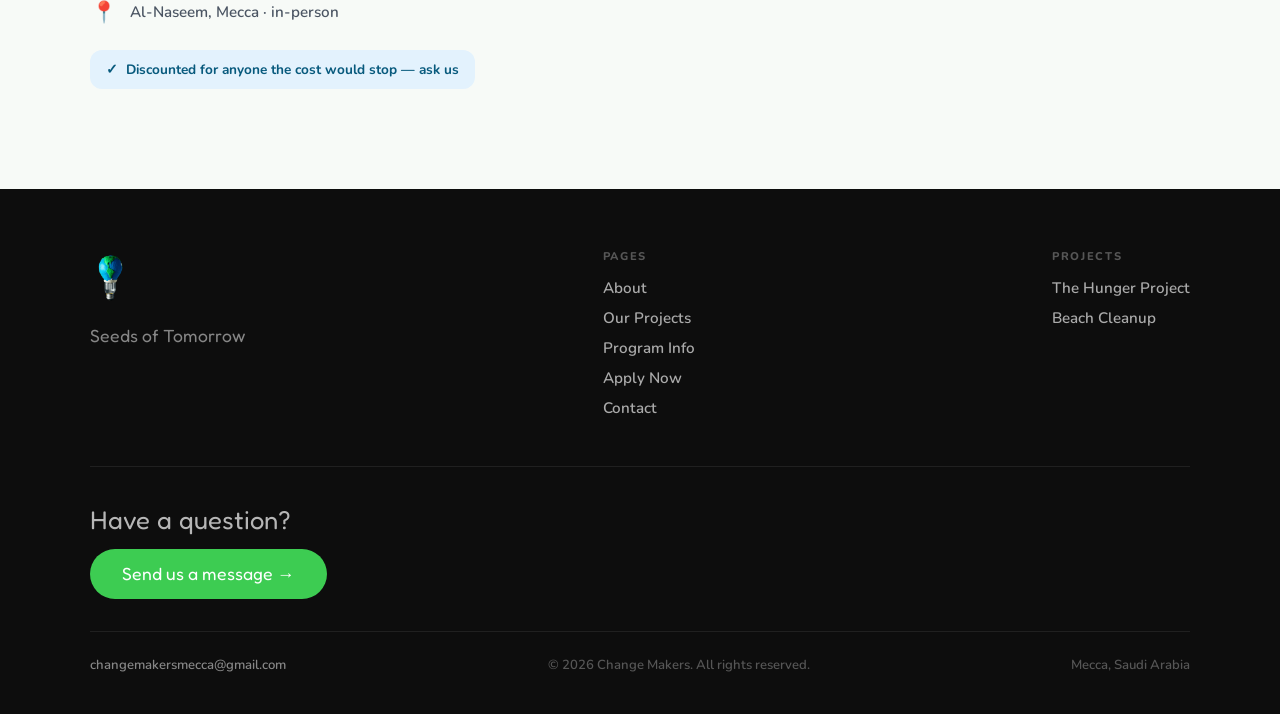
==== commit 47ac7e4b: "Add daily time: 2:50 pm to Maghrib Co-Authored-By: Claude Opus 5.5 <noreply@anthropic.com> Claude-Se" ====
--- a/index.html
+++ b/index.html
@@ -160,7 +160,7 @@
        CTA STRIP (first apply location)
        ======================== -->
   <div class="cta-strip" role="complementary" aria-label="Apply callout">
-    <p>Applications are open — 12 to 24 December &nbsp;·&nbsp; Girls 9–14 &nbsp;·&nbsp; Only 7 spots</p>
+    <p>Applications are open — 12 to 24 December, 2:50 pm to Maghrib &nbsp;·&nbsp; Girls 9–14 &nbsp;·&nbsp; Only 7 spots</p>
     <a href="apply.html" class="btn-strip">Apply Now →</a>
   </div>
 
@@ -312,7 +312,7 @@
           <div class="detail-icon">📅</div>
           <div class="detail-label">Dates</div>
           <div class="detail-value">12 – 24 December</div>
-          <div class="detail-sub">Two weeks · Fridays excluded</div>
+          <div class="detail-sub">Two weeks · 2:50 pm to Maghrib · Fridays excluded</div>
         </div>
         <div class="detail-card fade-up">
           <div class="detail-icon">🌱</div>
@@ -475,7 +475,7 @@
           </h2>
           <div class="apply-detail-list fade-up">
             <div class="apply-detail-row">
-              <span>📅</span><span>12 – 24 December 2026</span>
+              <span>📅</span><span>12 – 24 December 2026 · 2:50 pm to Maghrib</span>
             </div>
             <div class="apply-detail-row">
               <span>🌱</span><span>Ages 9 – 14</span>
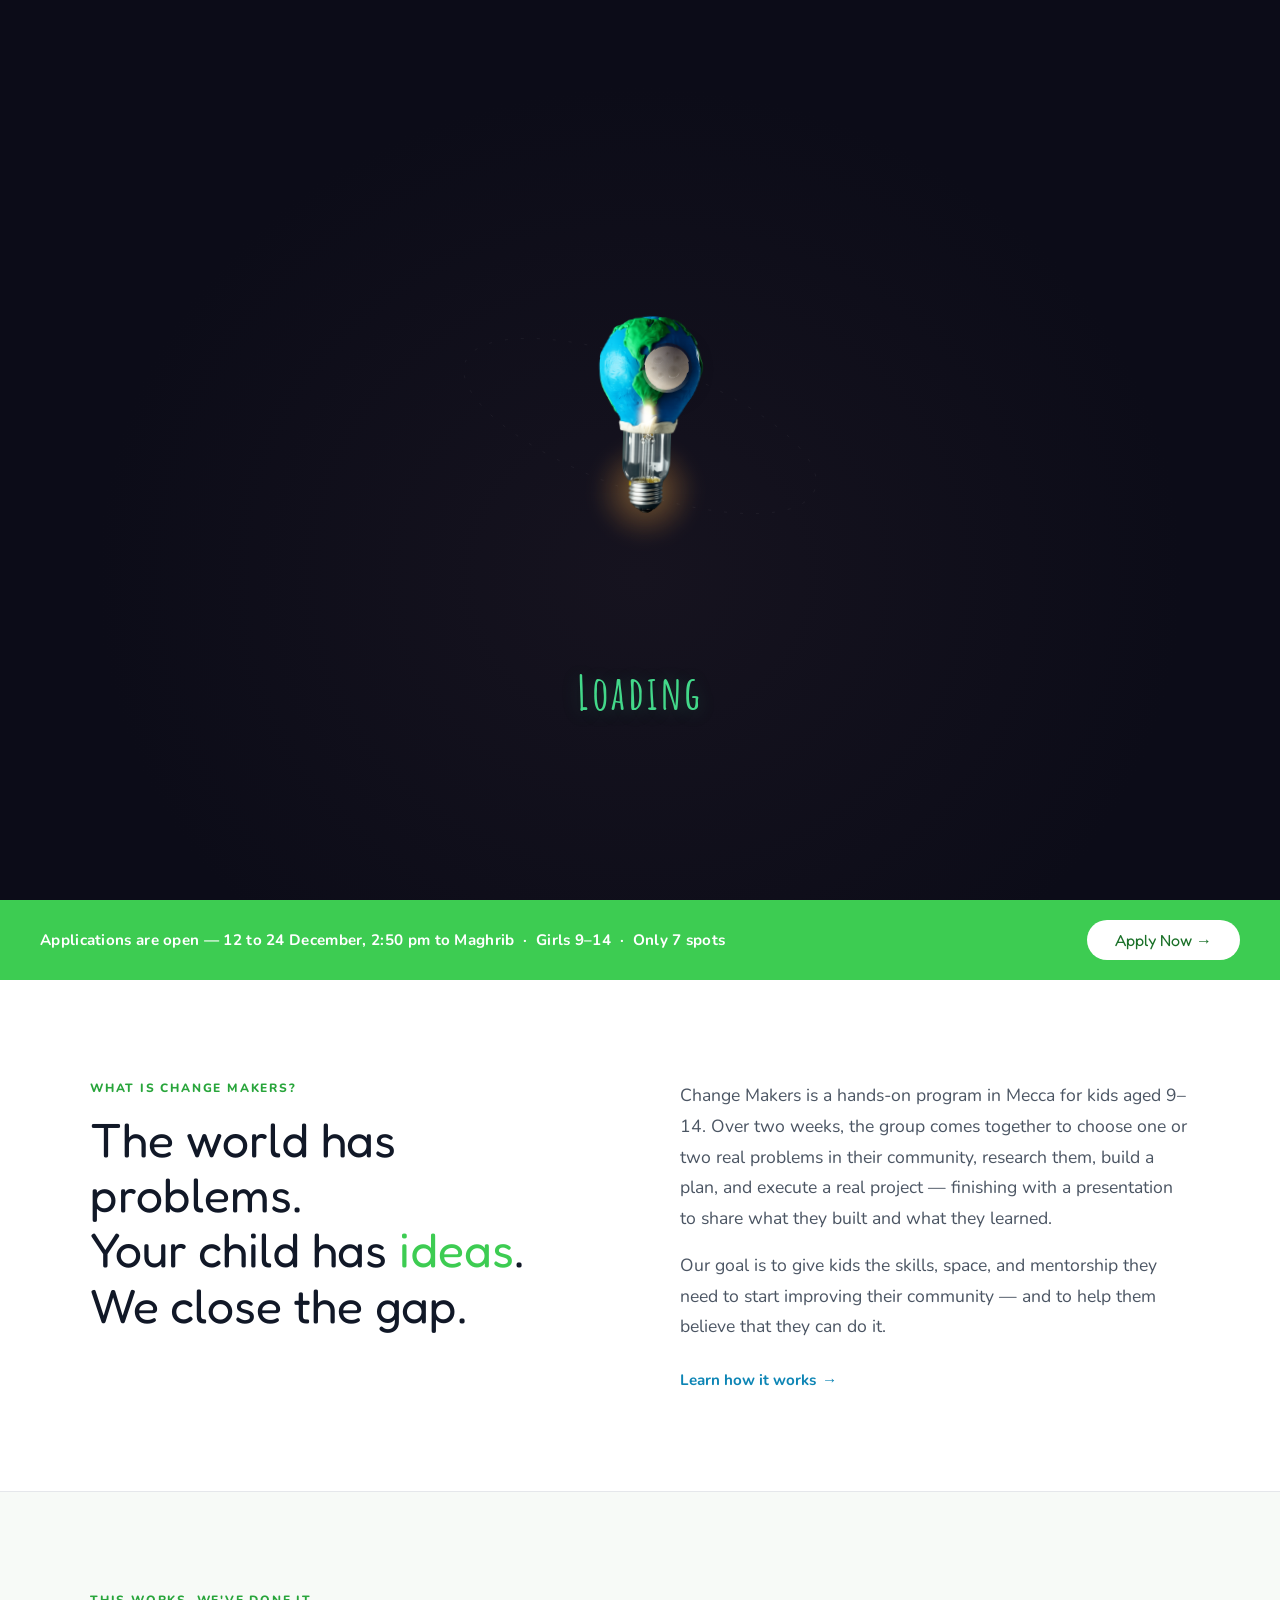
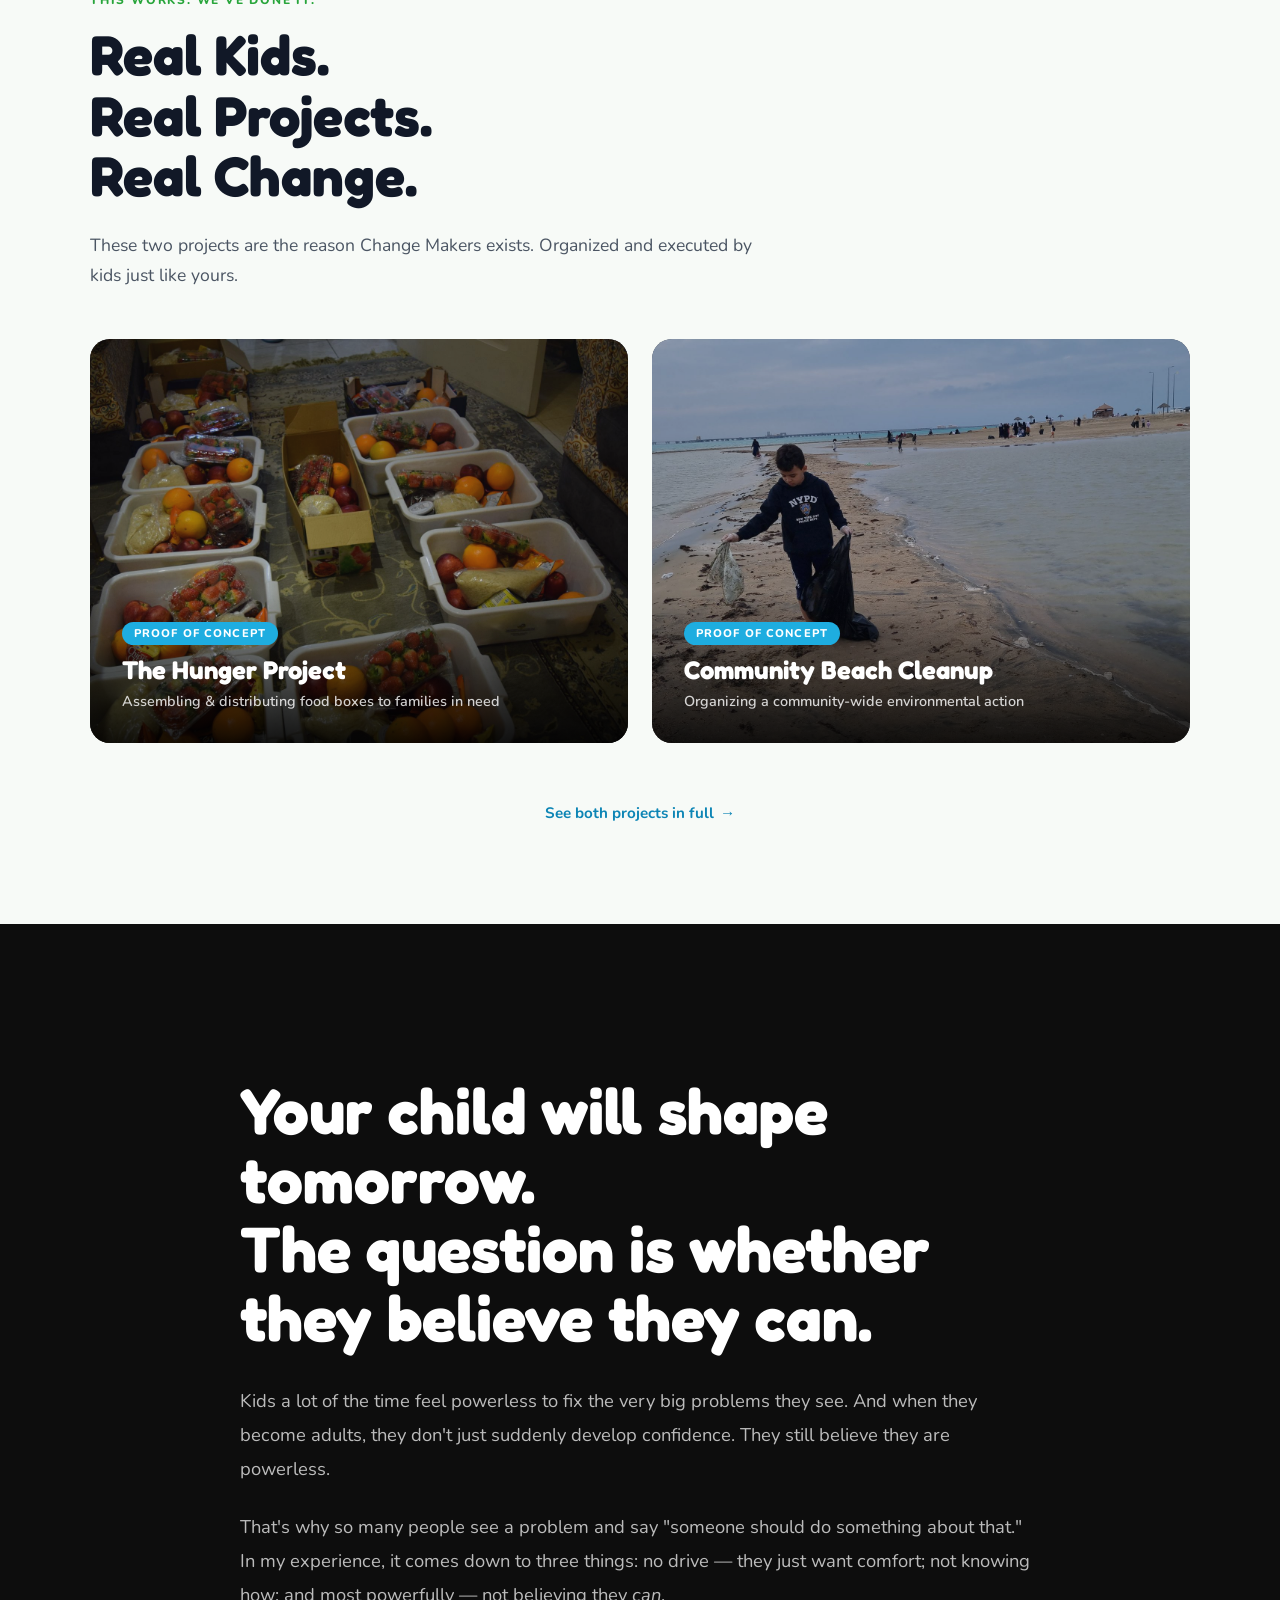
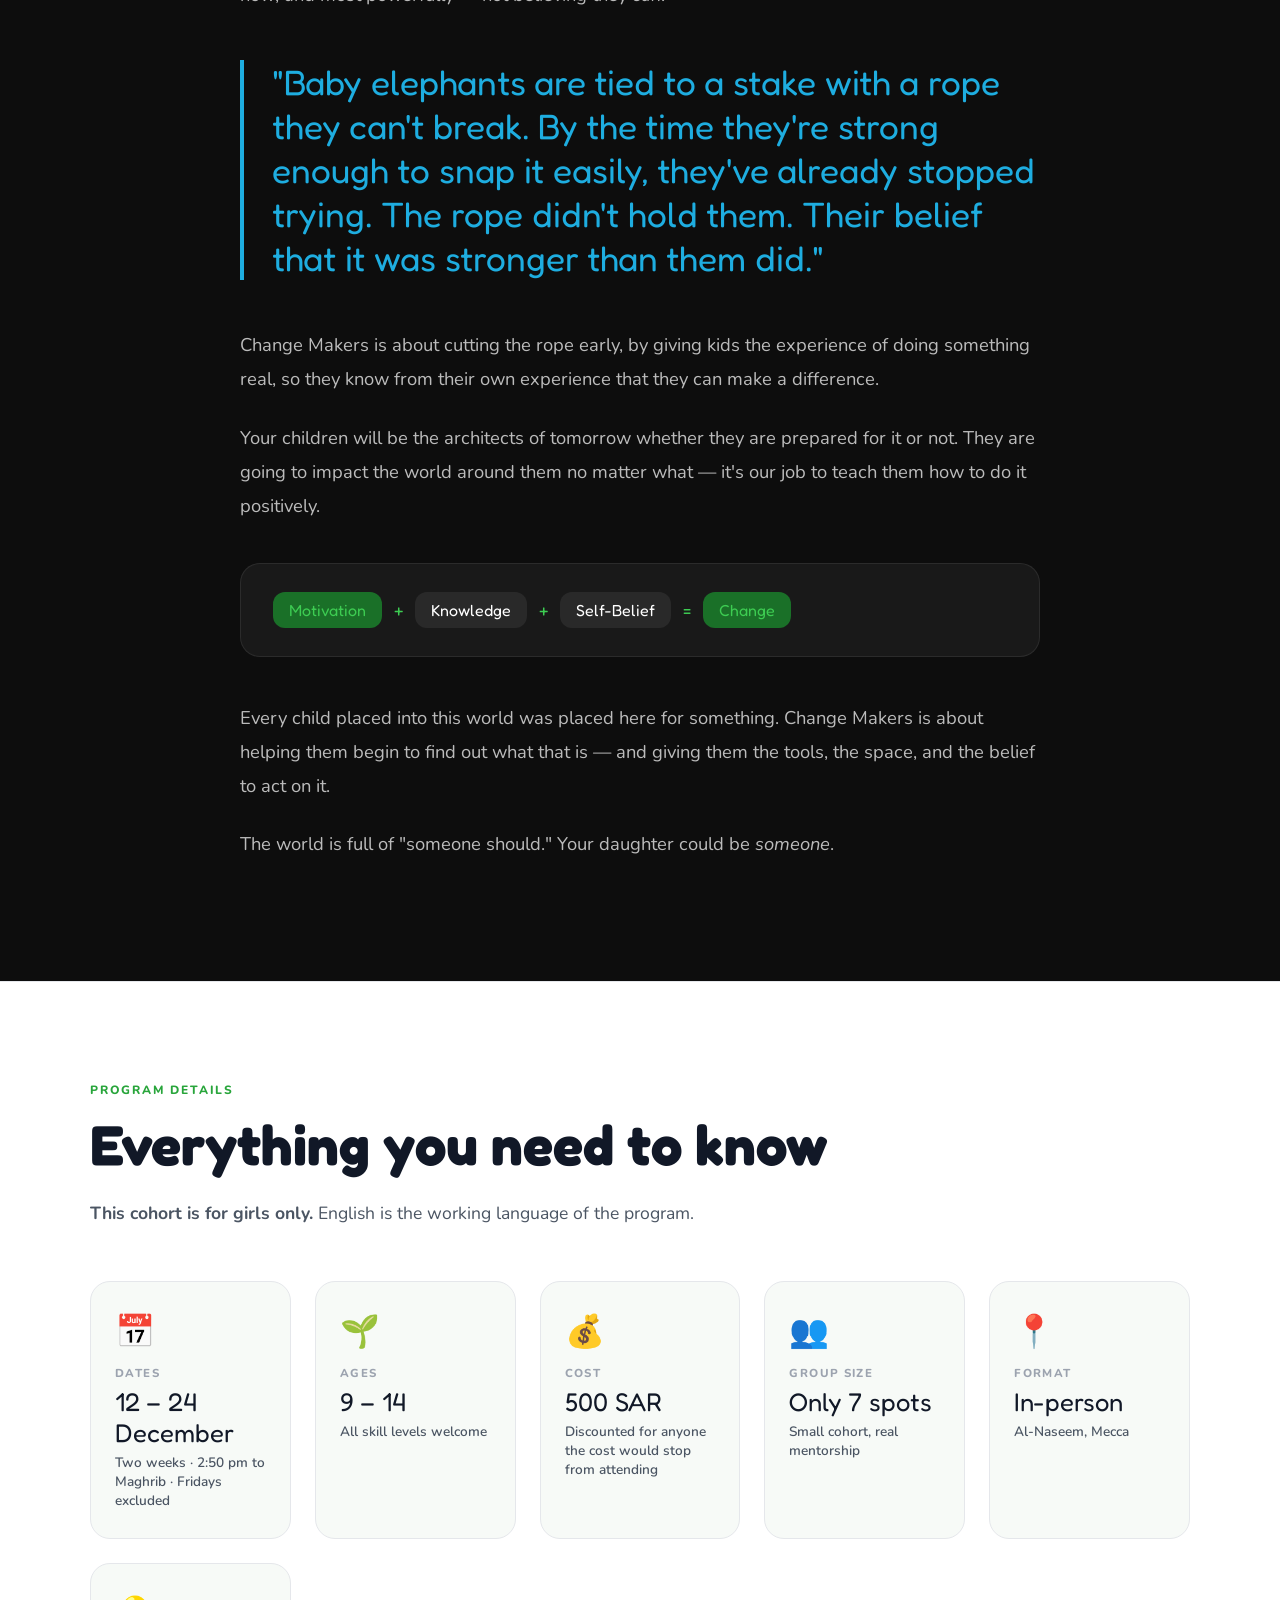
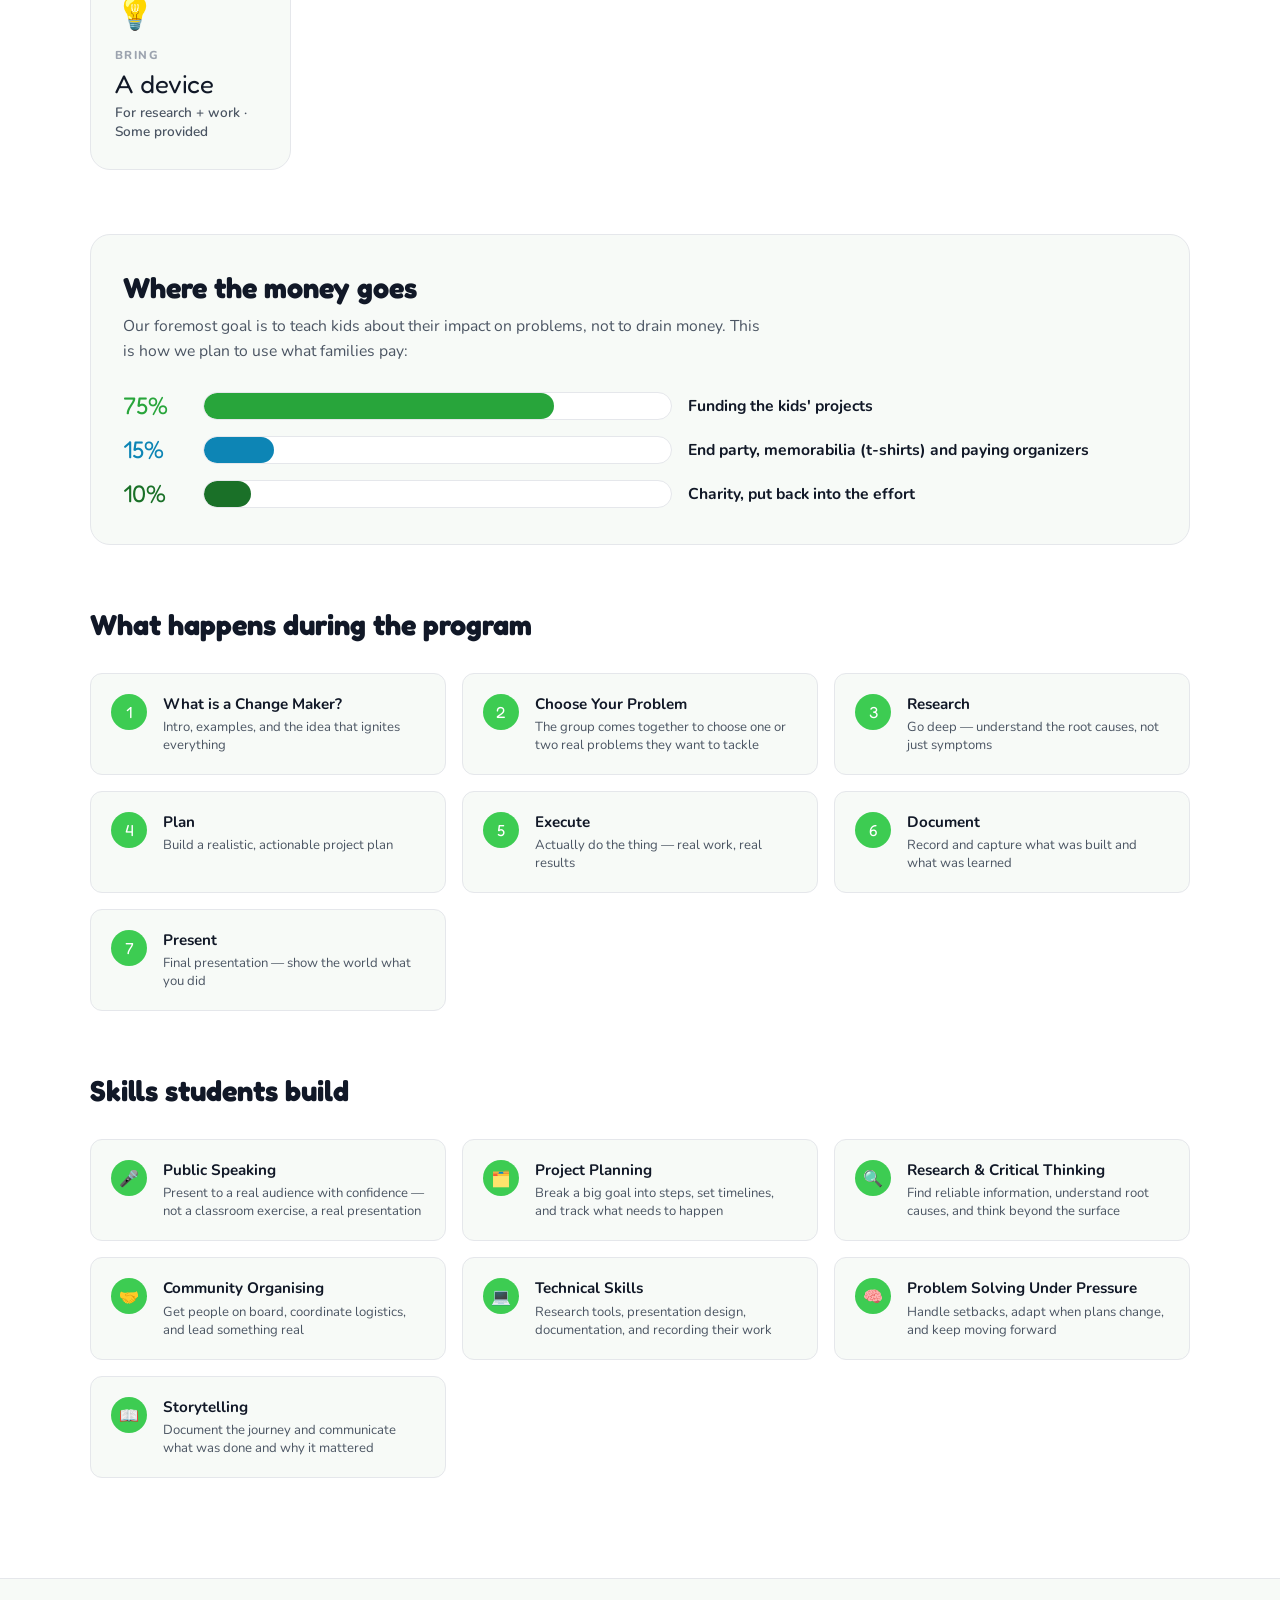
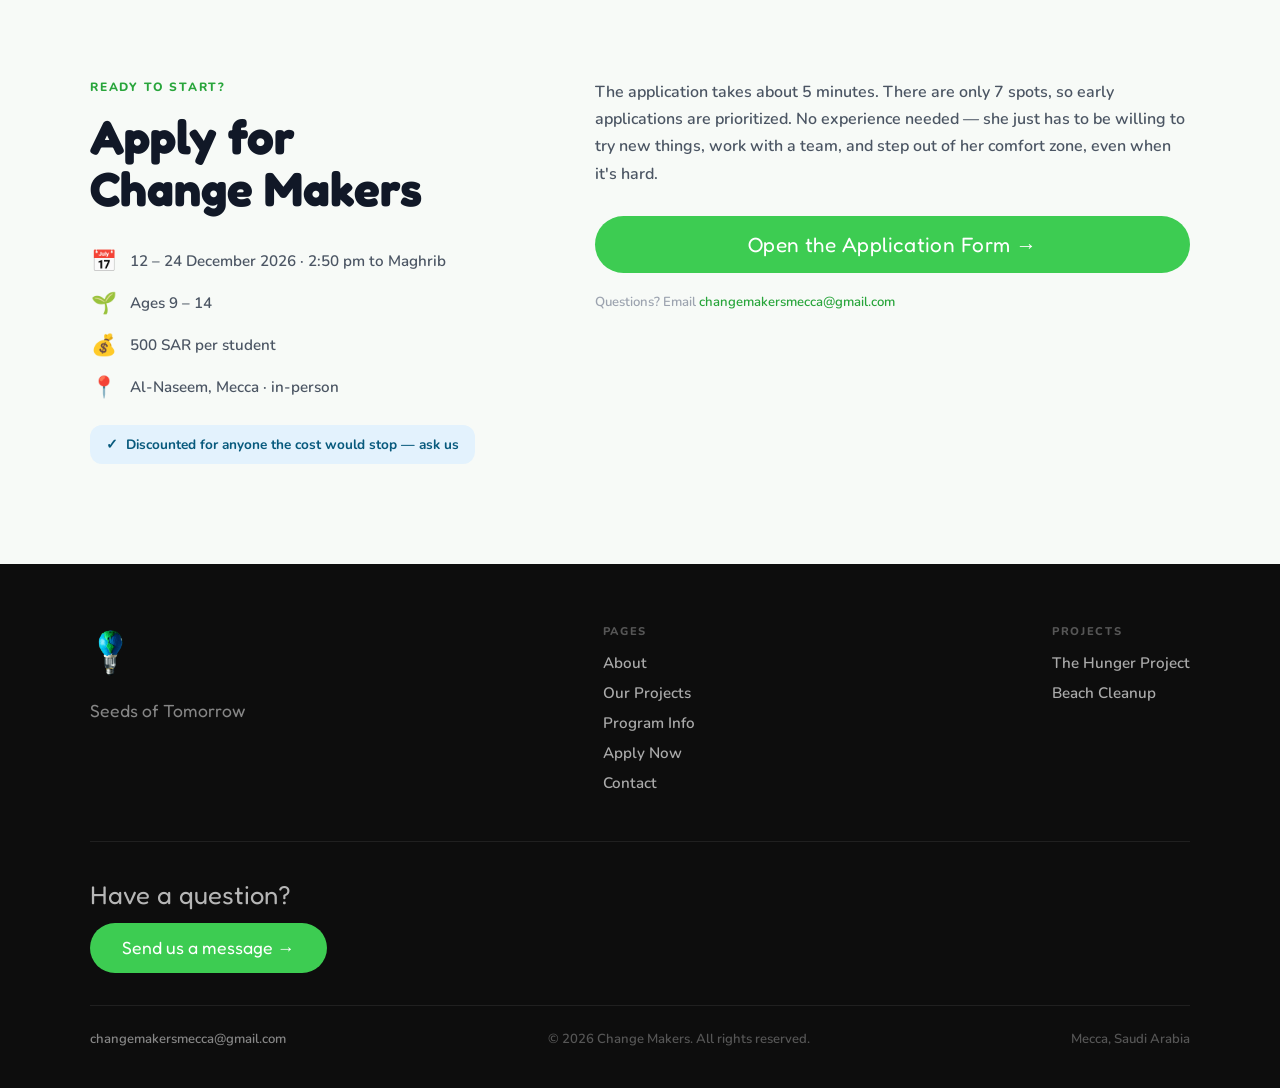
==== commit 6d925929: "Add 'Where the money goes' bar to program details Shows the 75/15/10 split: kids' projects, end part" ====
--- a/index.html
+++ b/index.html
@@ -346,6 +346,28 @@
         </div>
       </div>
 
+      <div class="money-split fade-up">
+        <h3 class="money-title">Where the money goes</h3>
+        <p class="money-intro">Our foremost goal is to teach kids about their impact on problems, not to drain money. This is how we plan to use what families pay:</p>
+        <div class="money-rows">
+          <div class="money-row">
+            <div class="money-pct money-pct--green">75%</div>
+            <div class="money-track"><div class="money-fill money-fill--green" style="width:75%"></div></div>
+            <div class="money-label">Funding the kids' projects</div>
+          </div>
+          <div class="money-row">
+            <div class="money-pct money-pct--blue">15%</div>
+            <div class="money-track"><div class="money-fill money-fill--blue" style="width:15%"></div></div>
+            <div class="money-label">End party, memorabilia (t-shirts) and paying organizers</div>
+          </div>
+          <div class="money-row">
+            <div class="money-pct money-pct--deep">10%</div>
+            <div class="money-track"><div class="money-fill money-fill--deep" style="width:10%"></div></div>
+            <div class="money-label">Charity, put back into the effort</div>
+          </div>
+        </div>
+      </div>
+
       <div class="program-steps fade-up" style="margin-top: 64px;">
         <h3 class="program-steps-title">What happens during the program</h3>
         <div class="steps-list">
--- a/css/styles.css
+++ b/css/styles.css
@@ -861,6 +861,83 @@
   font-weight: 600;
 }
 
+/* Where the money goes */
+.money-split {
+  margin-top: 64px;
+  background: var(--off-white);
+  border: 1px solid var(--gray-200);
+  border-radius: var(--radius-lg);
+  padding: 36px 32px;
+}
+
+.money-title {
+  font-family: var(--font-display);
+  font-size: 1.8rem;
+  color: var(--dark);
+  line-height: 1.2;
+}
+
+.money-intro {
+  font-size: 0.98rem;
+  color: var(--gray-600);
+  margin-top: 8px;
+  max-width: 640px;
+  line-height: 1.6;
+}
+
+.money-rows {
+  display: flex;
+  flex-direction: column;
+  gap: 16px;
+  margin-top: 28px;
+}
+
+.money-row {
+  display: grid;
+  grid-template-columns: 64px minmax(0, 1fr) minmax(0, 1fr);
+  align-items: center;
+  gap: 16px;
+}
+
+.money-pct {
+  font-family: var(--font-display);
+  font-size: 1.5rem;
+  line-height: 1;
+}
+
+.money-pct--green { color: var(--green-dark); }
+.money-pct--blue  { color: var(--blue-dark); }
+.money-pct--deep  { color: var(--green-deep); }
+
+.money-track {
+  background: var(--white);
+  border: 1px solid var(--gray-200);
+  border-radius: var(--radius-full);
+  height: 28px;
+  overflow: hidden;
+}
+
+.money-fill {
+  height: 100%;
+  border-radius: var(--radius-full);
+}
+
+.money-fill--green { background: var(--green-dark); }
+.money-fill--blue  { background: var(--blue-dark); }
+.money-fill--deep  { background: var(--green-deep); }
+
+.money-label {
+  font-size: 0.98rem;
+  font-weight: 700;
+  color: var(--dark);
+}
+
+@media (max-width: 600px) {
+  .money-split { padding: 28px 20px; }
+  .money-row { grid-template-columns: 52px minmax(0, 1fr); gap: 6px 12px; }
+  .money-label { grid-column: 1 / -1; }
+}
+
 .program-steps {
   margin-top: 70px;
 }
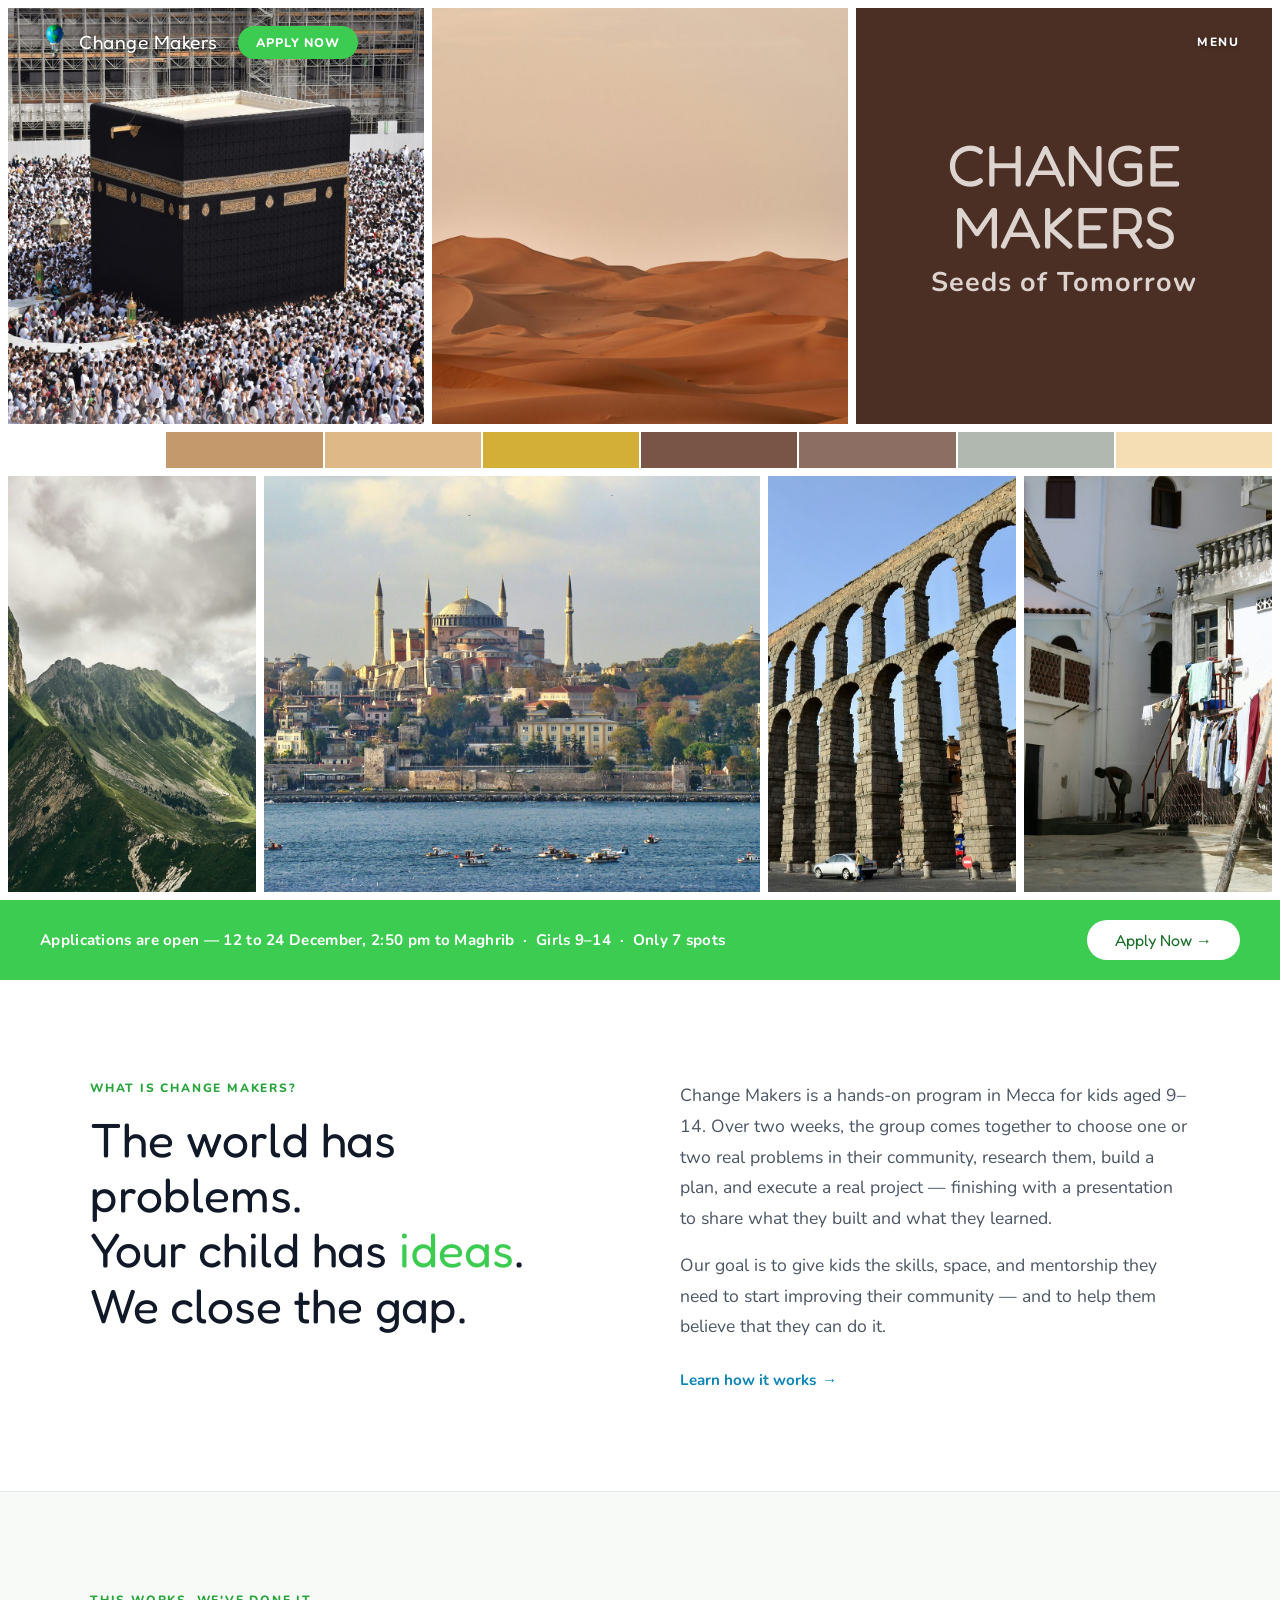
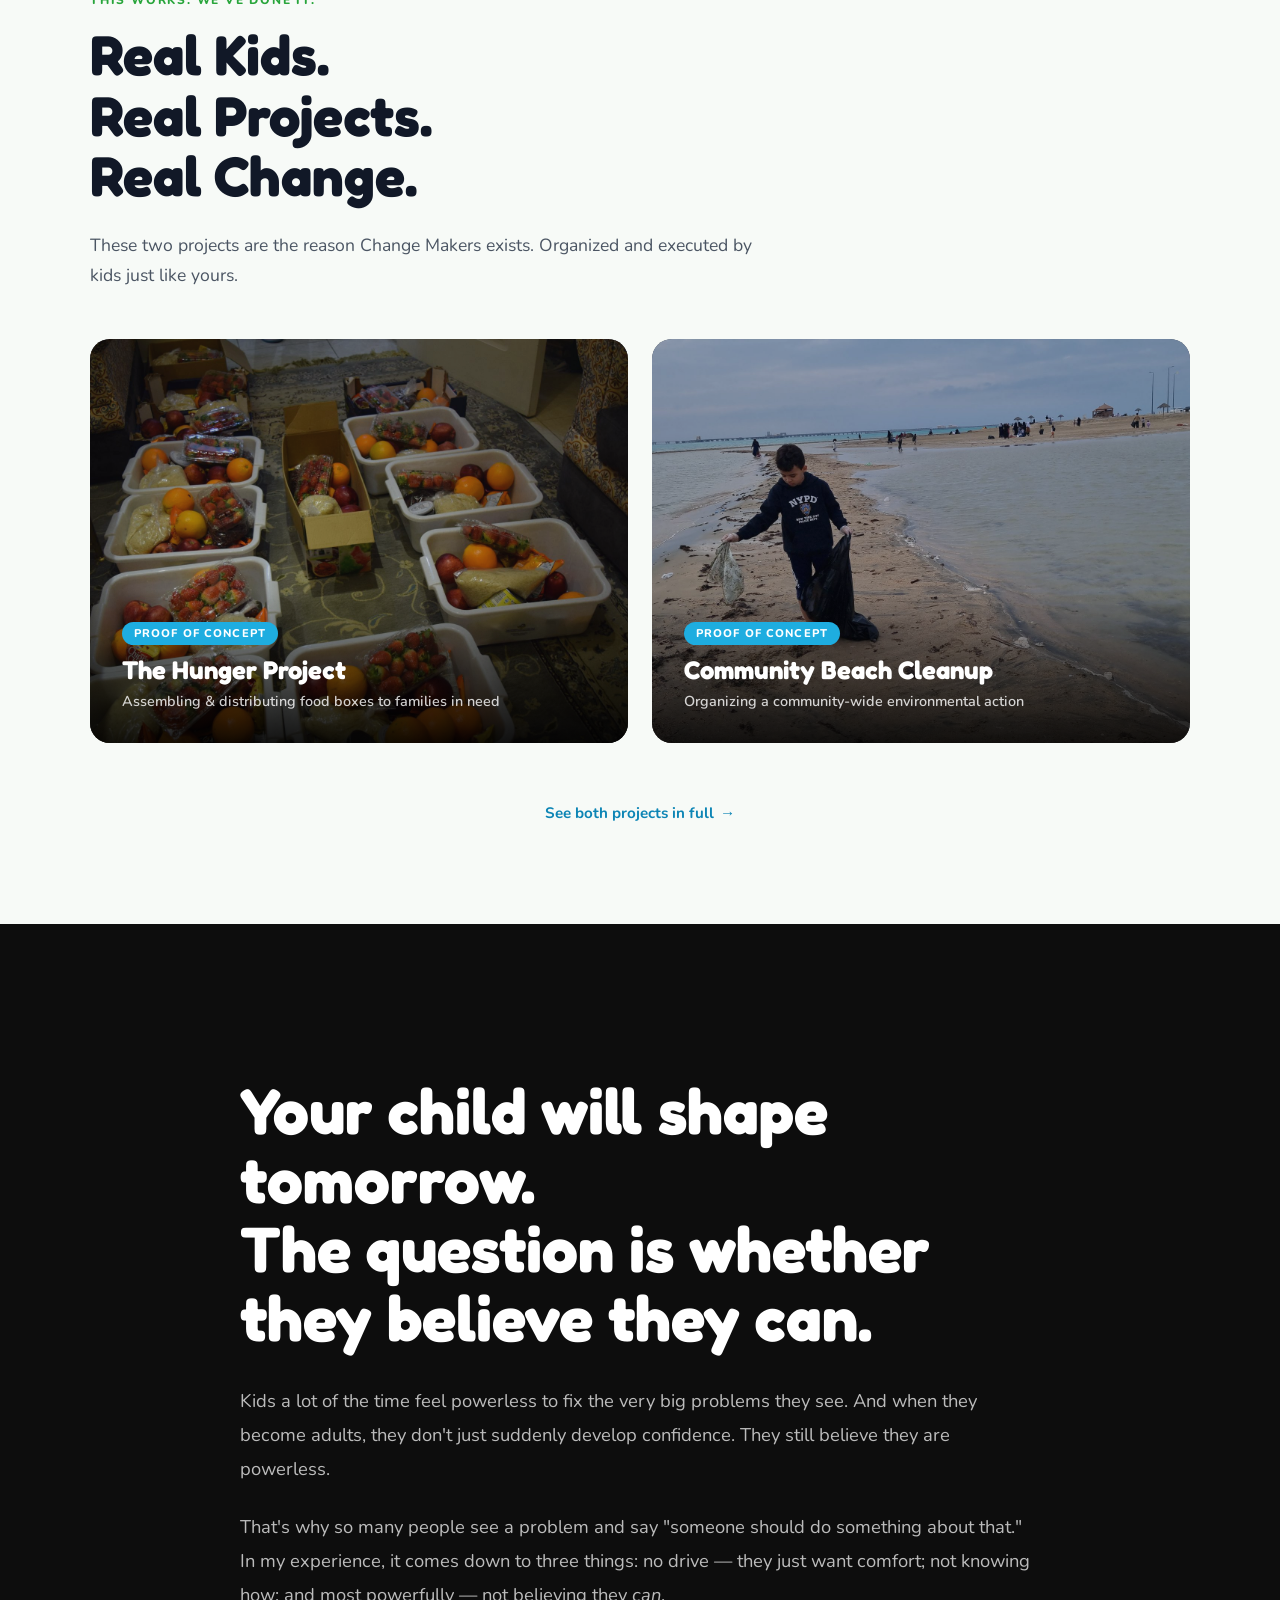
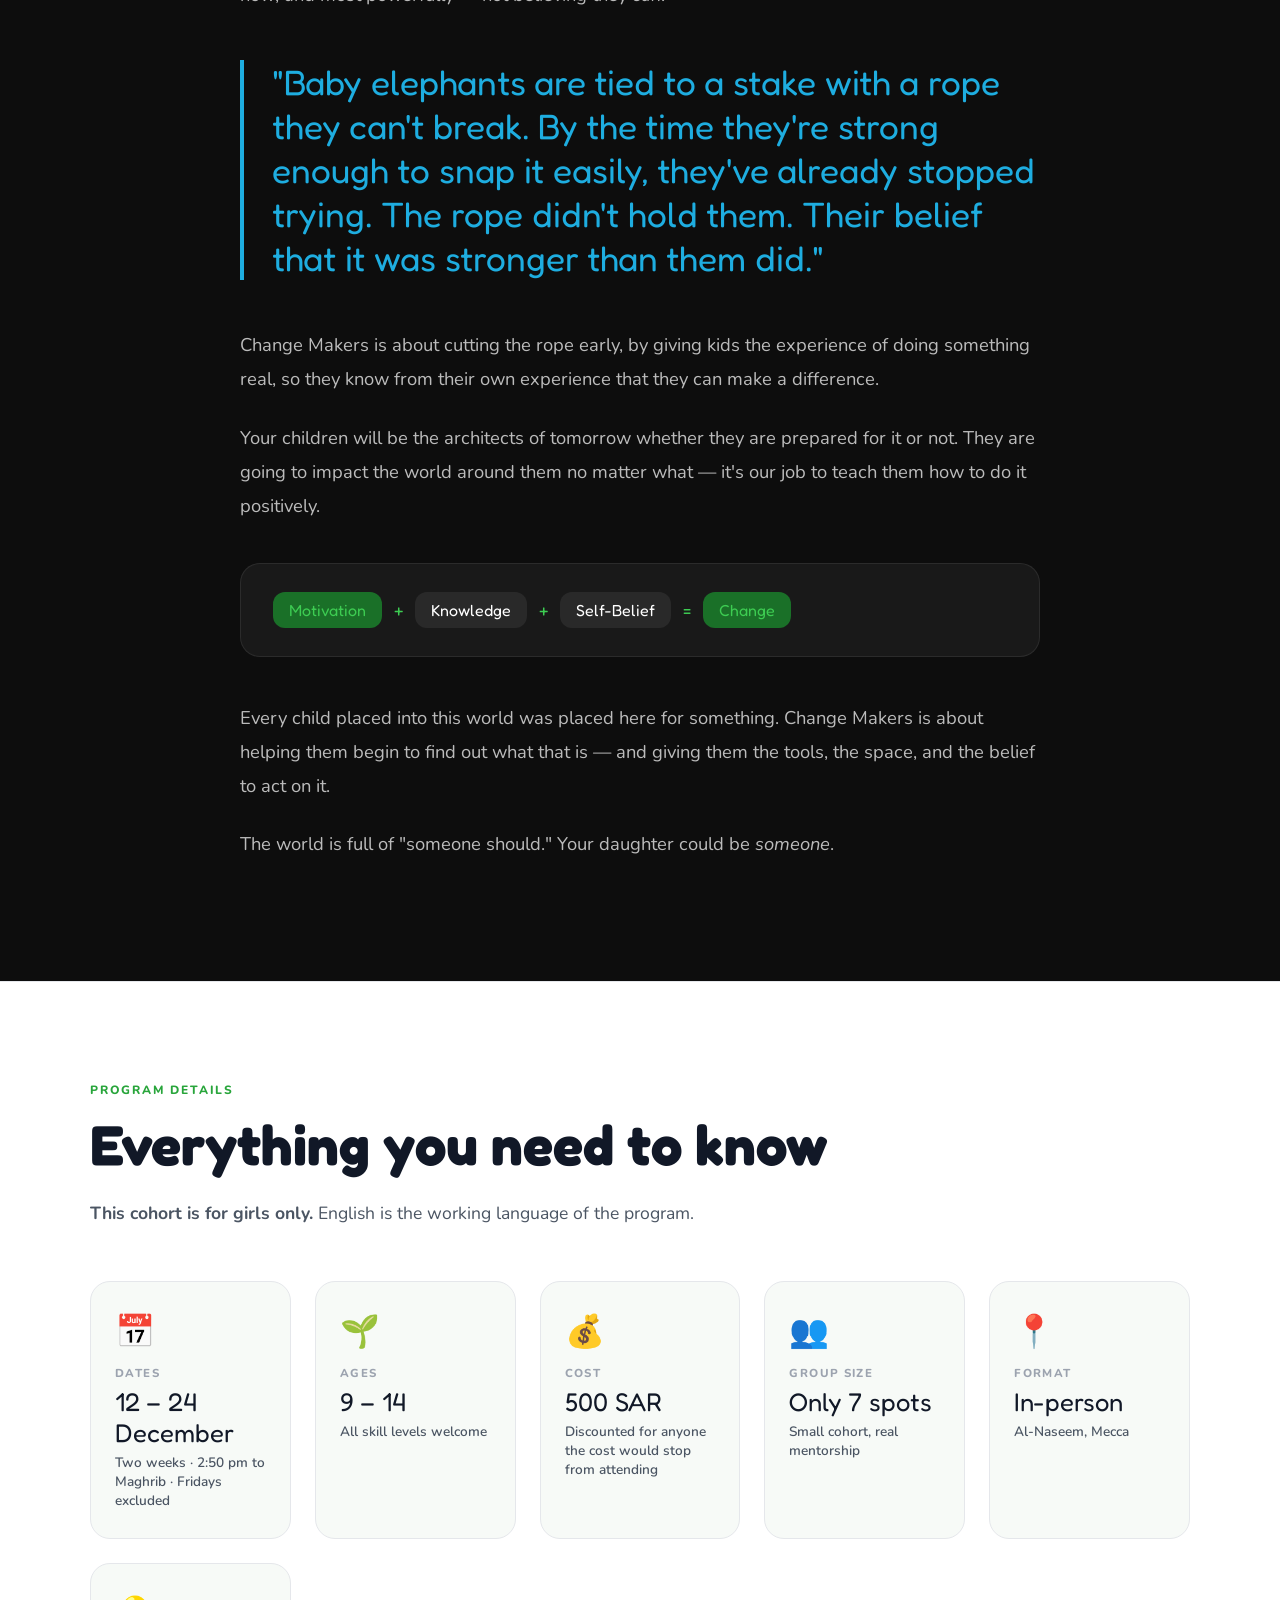
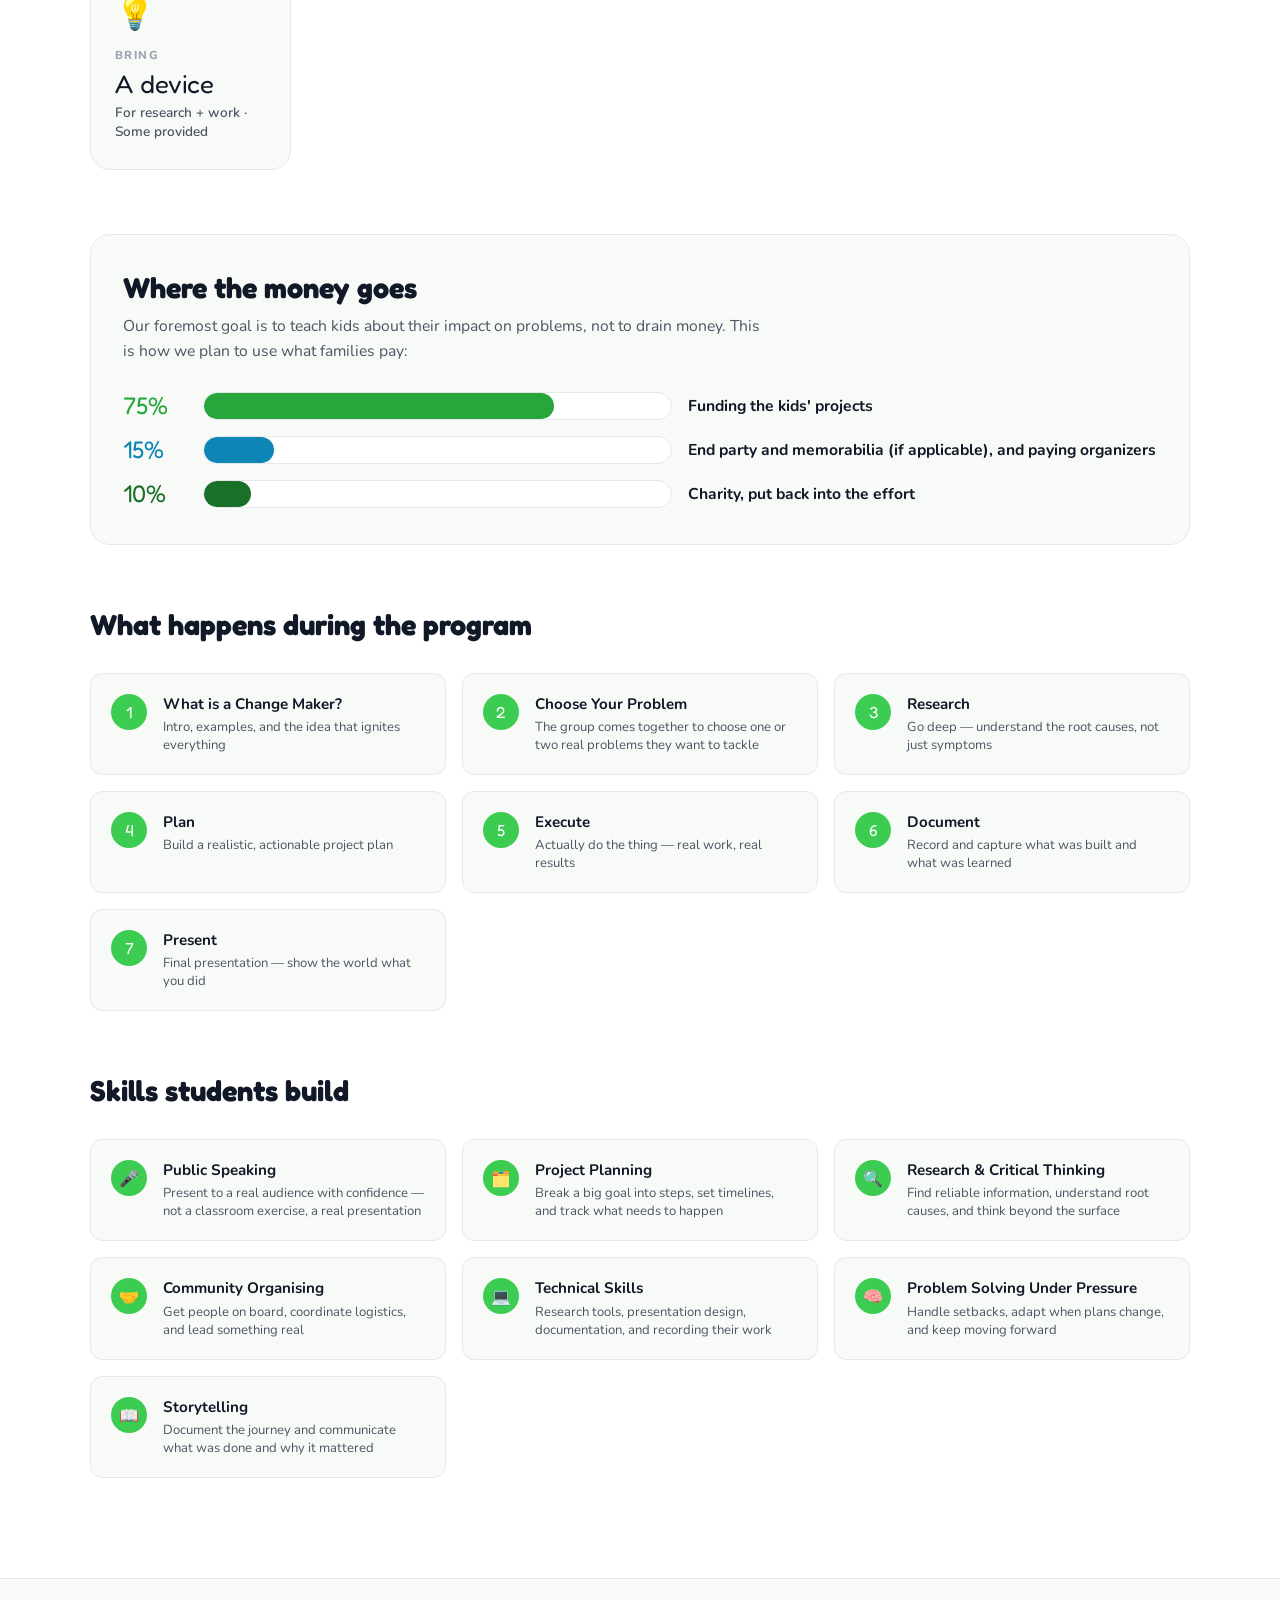
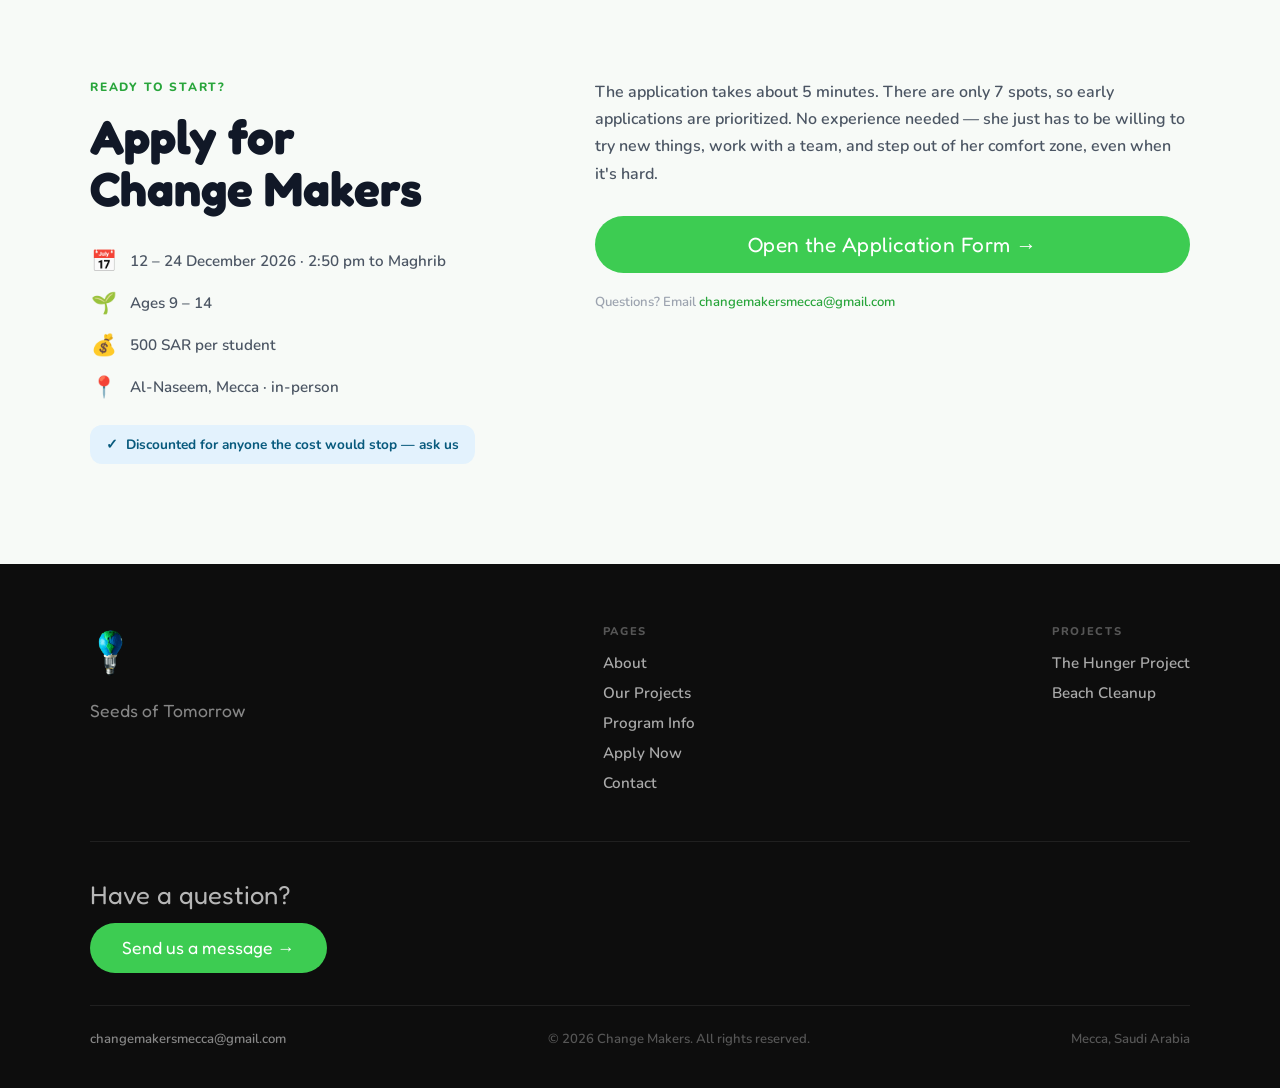
==== commit 8fd608f1: "Money bar: mark end party and memorabilia as 'if applicable', drop t-shirts Co-Authored-By: Claude O" ====
--- a/index.html
+++ b/index.html
@@ -358,7 +358,7 @@
           <div class="money-row">
             <div class="money-pct money-pct--blue">15%</div>
             <div class="money-track"><div class="money-fill money-fill--blue" style="width:15%"></div></div>
-            <div class="money-label">End party, memorabilia (t-shirts) and paying organizers</div>
+            <div class="money-label">End party and memorabilia (if applicable), and paying organizers</div>
           </div>
           <div class="money-row">
             <div class="money-pct money-pct--deep">10%</div>
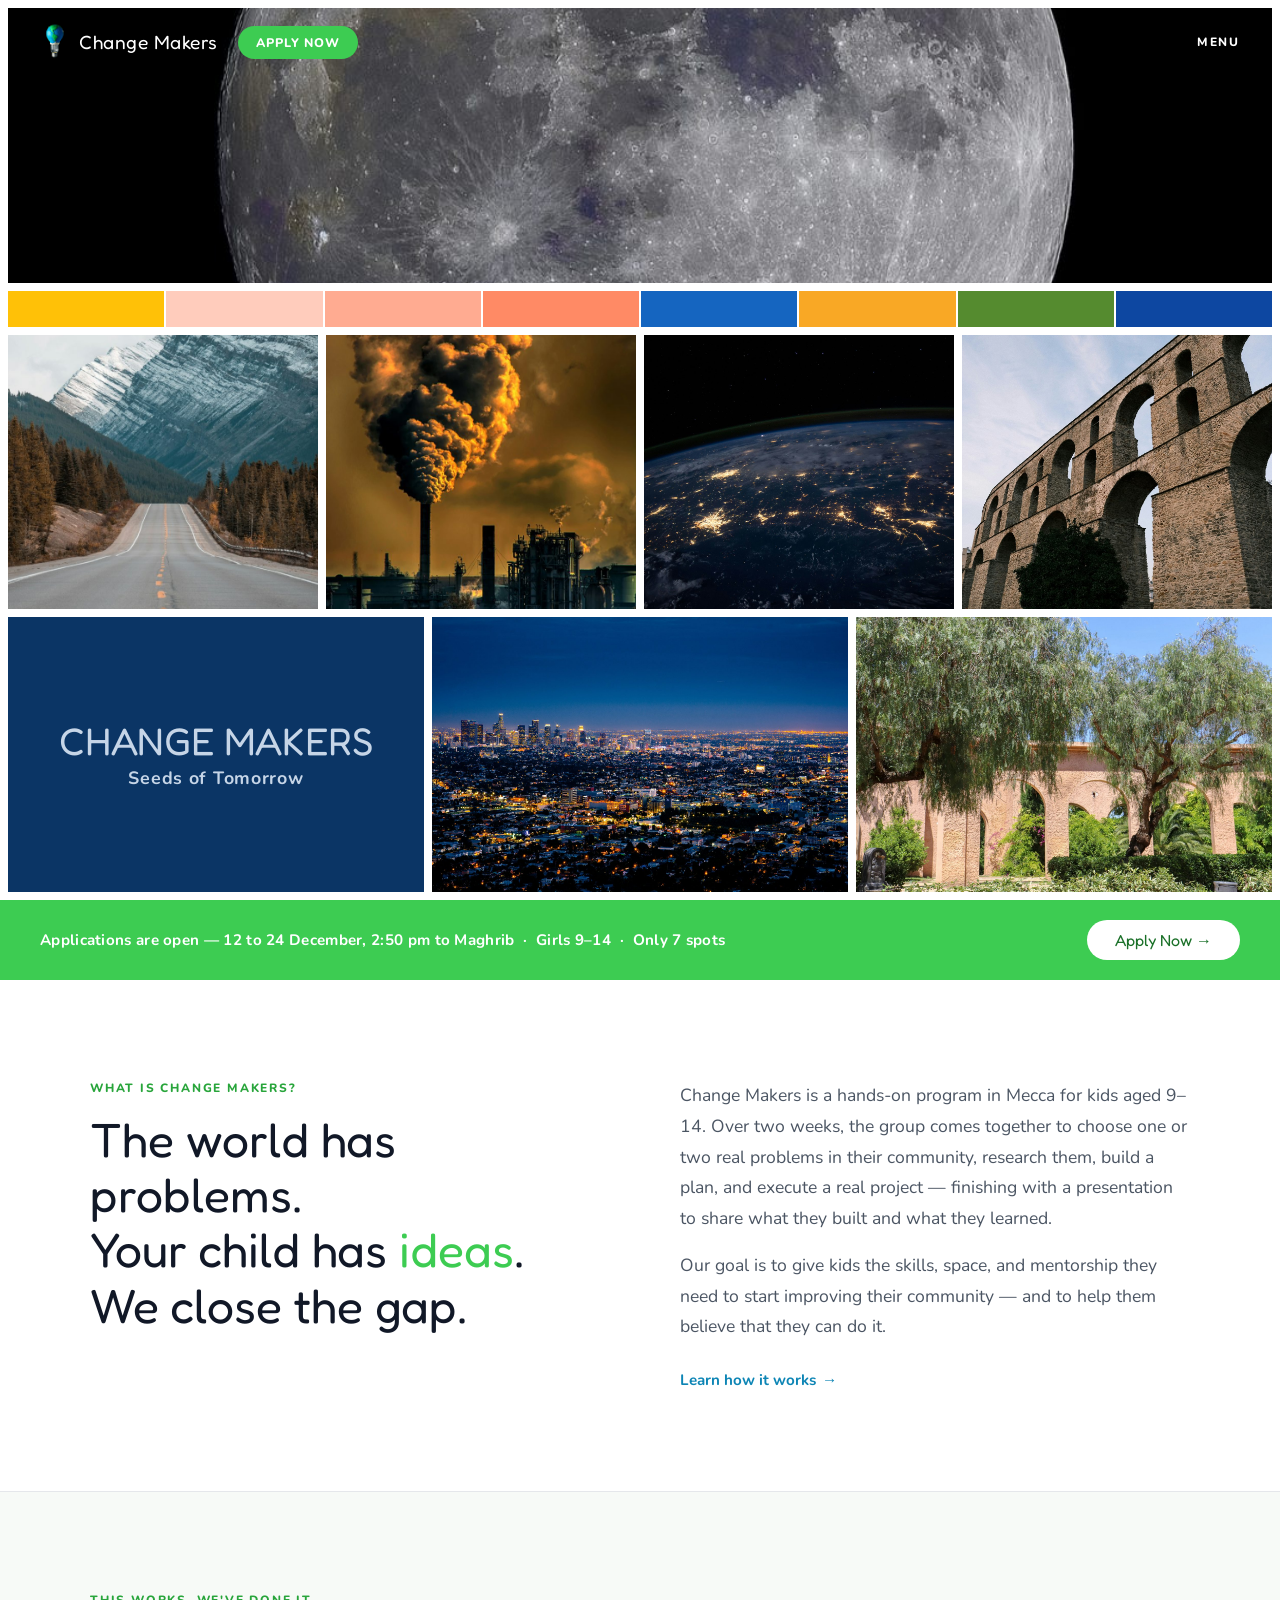
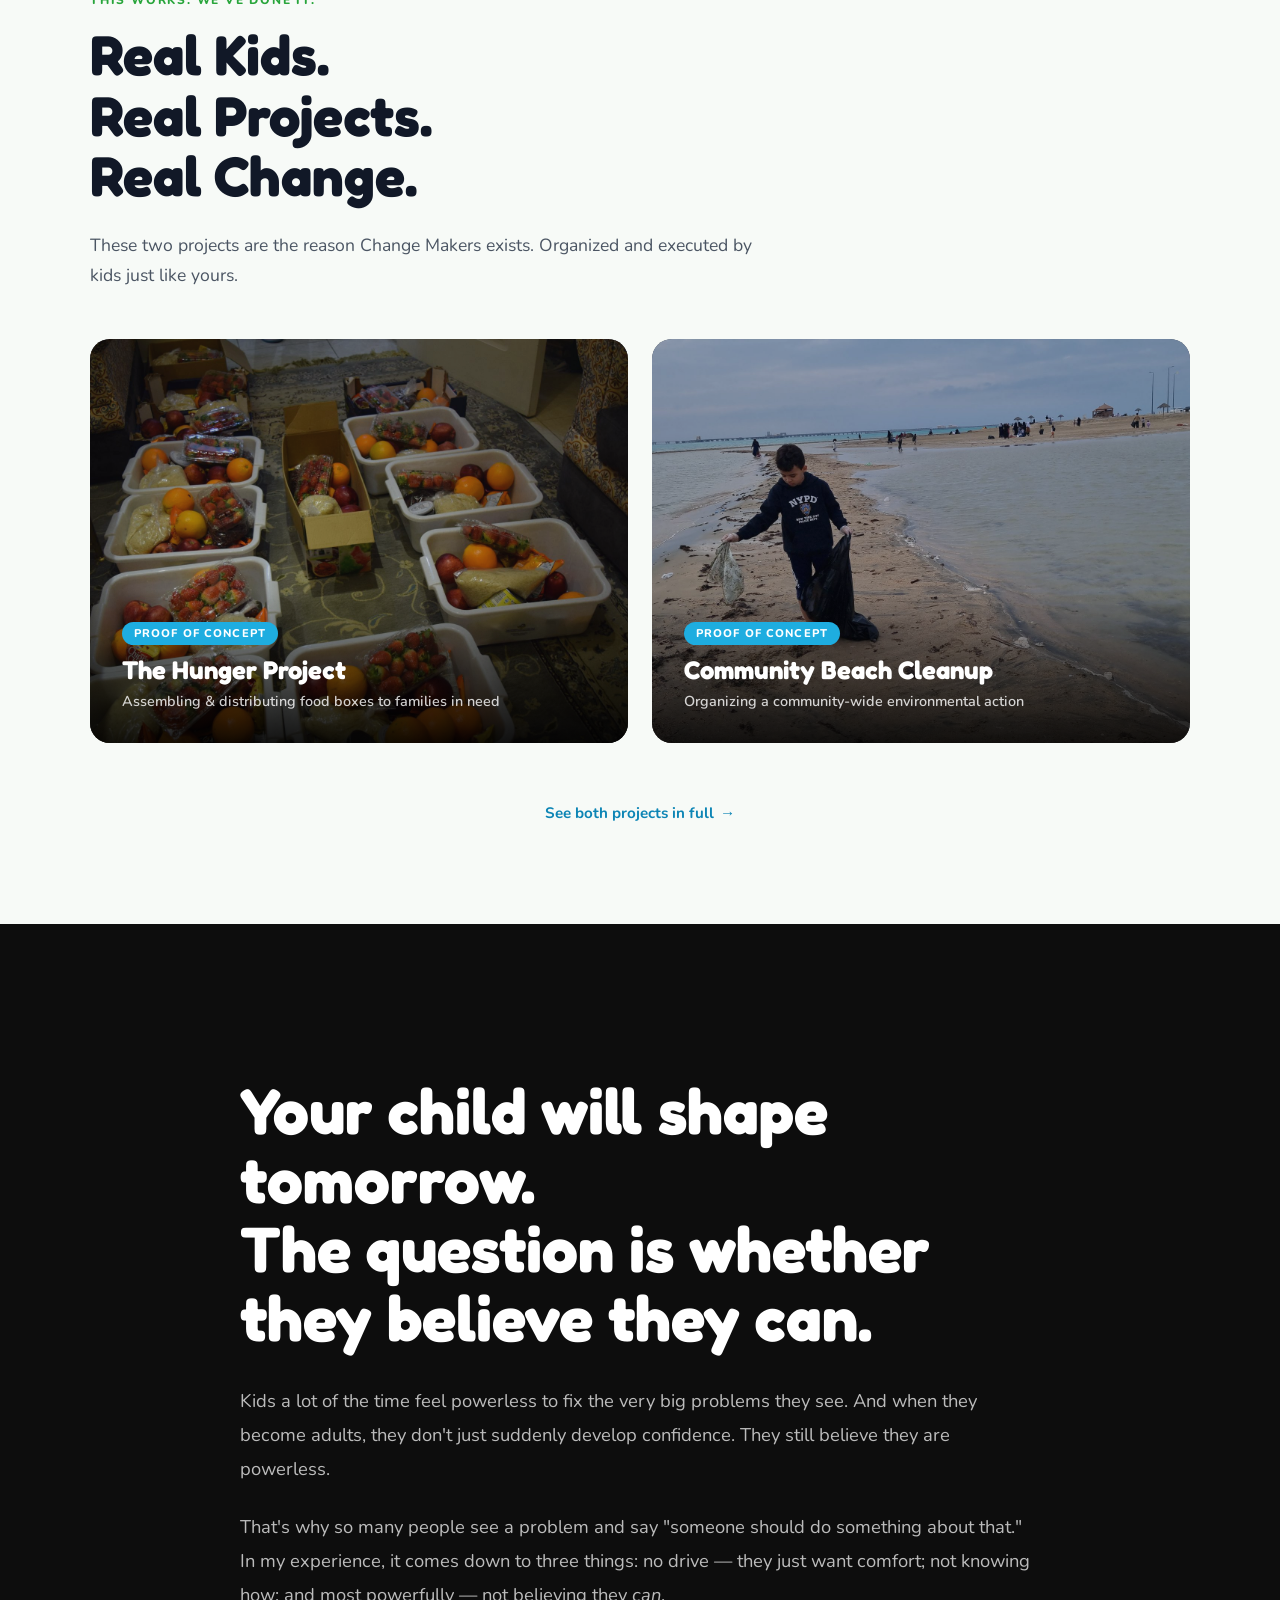
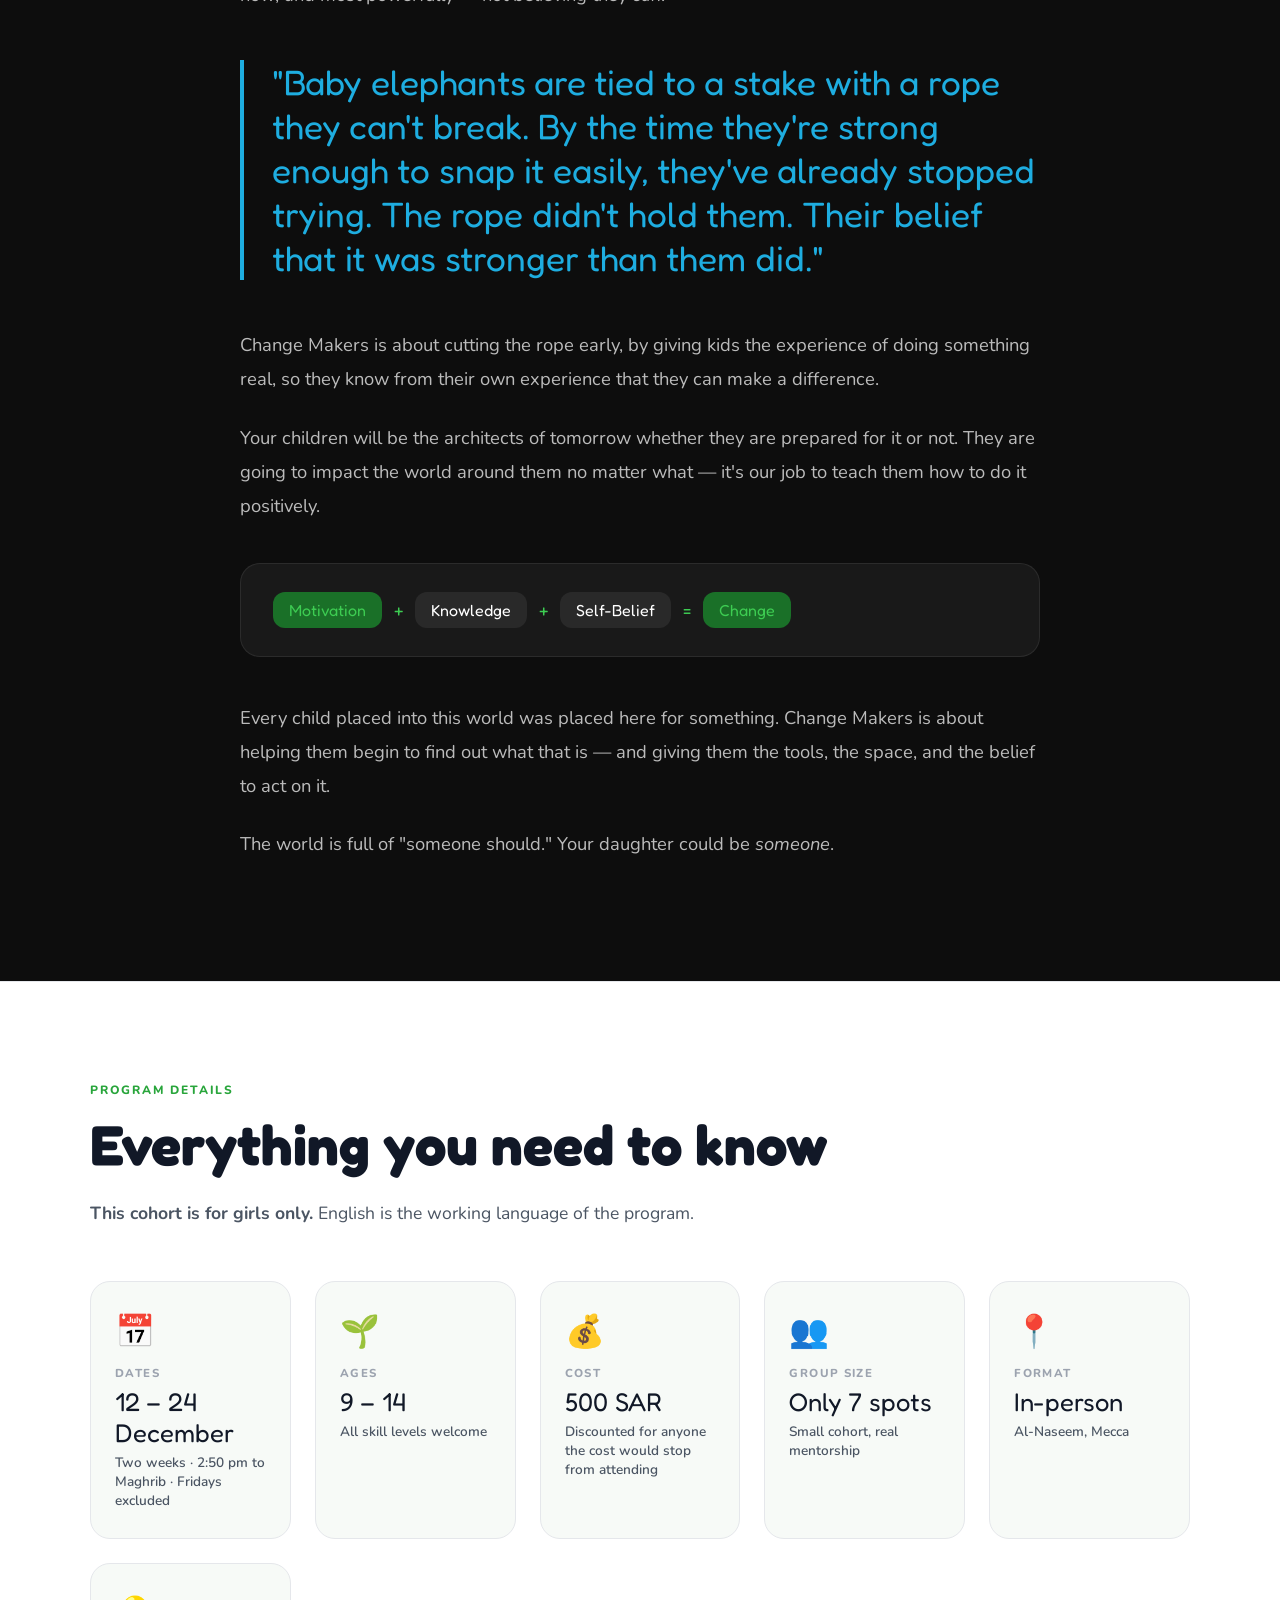
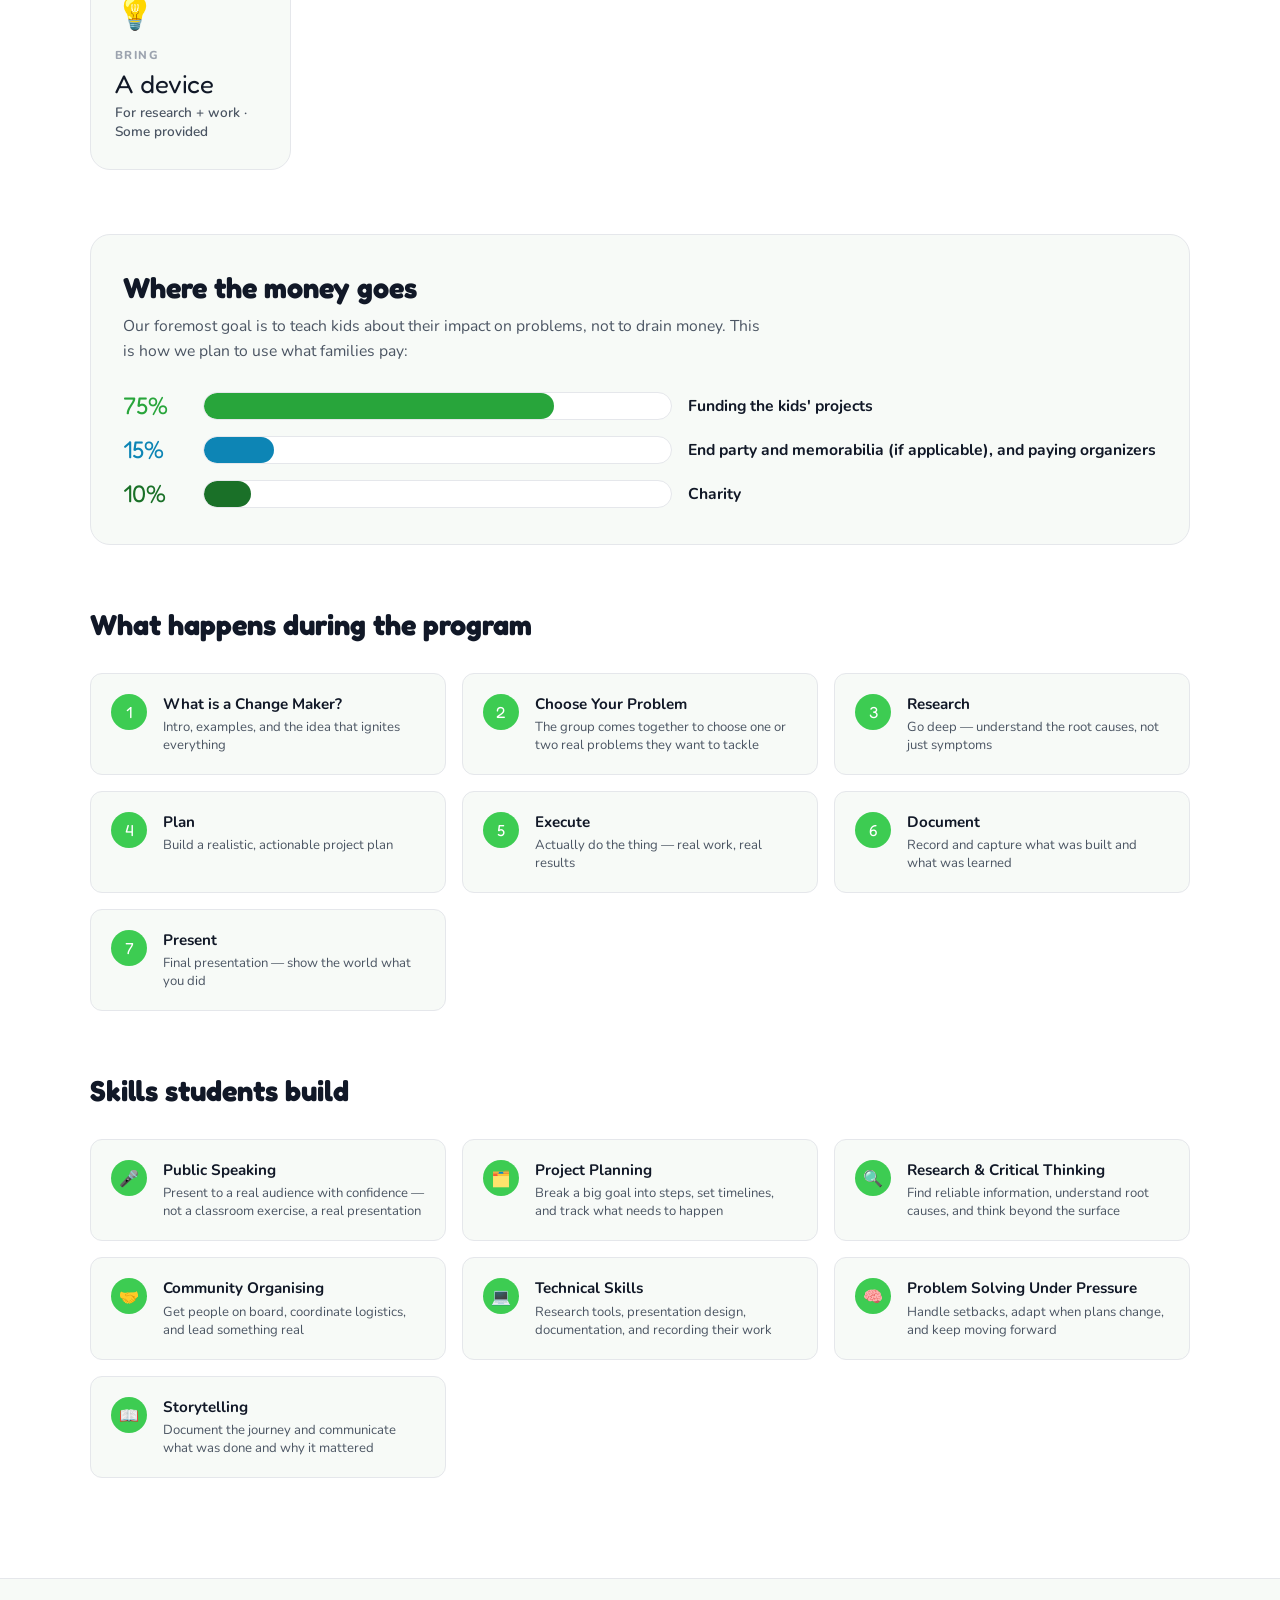
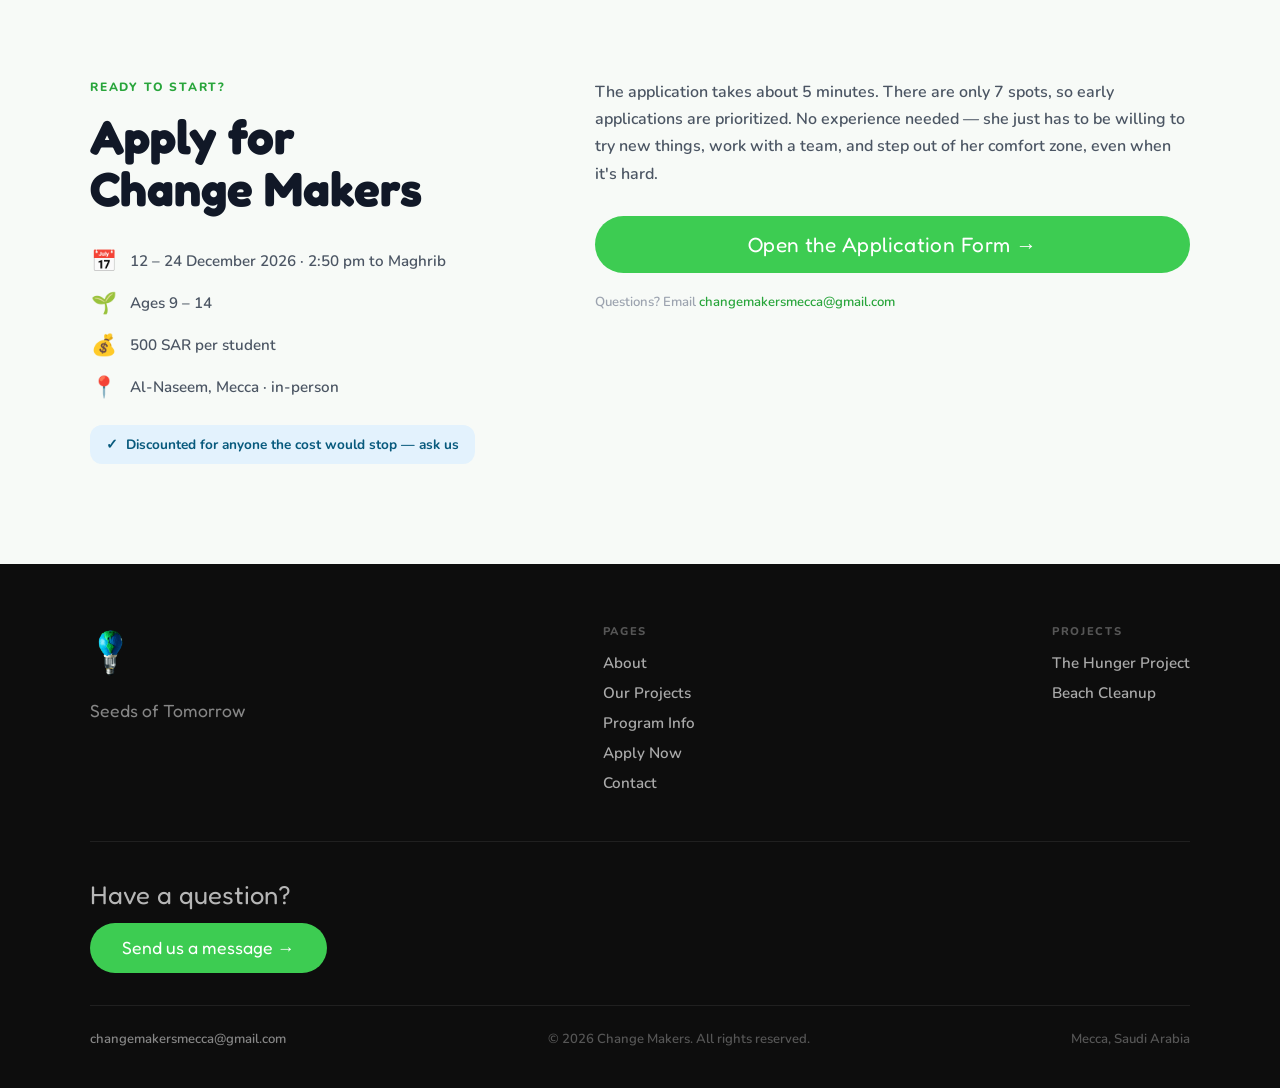
==== commit eef92d0e: "Money bar: shorten 10% label to 'Charity' Co-Authored-By: Claude Opus 5.5 <noreply@anthropic.com> Cl" ====
--- a/index.html
+++ b/index.html
@@ -363,7 +363,7 @@
           <div class="money-row">
             <div class="money-pct money-pct--deep">10%</div>
             <div class="money-track"><div class="money-fill money-fill--deep" style="width:10%"></div></div>
-            <div class="money-label">Charity, put back into the effort</div>
+            <div class="money-label">Charity</div>
           </div>
         </div>
       </div>
